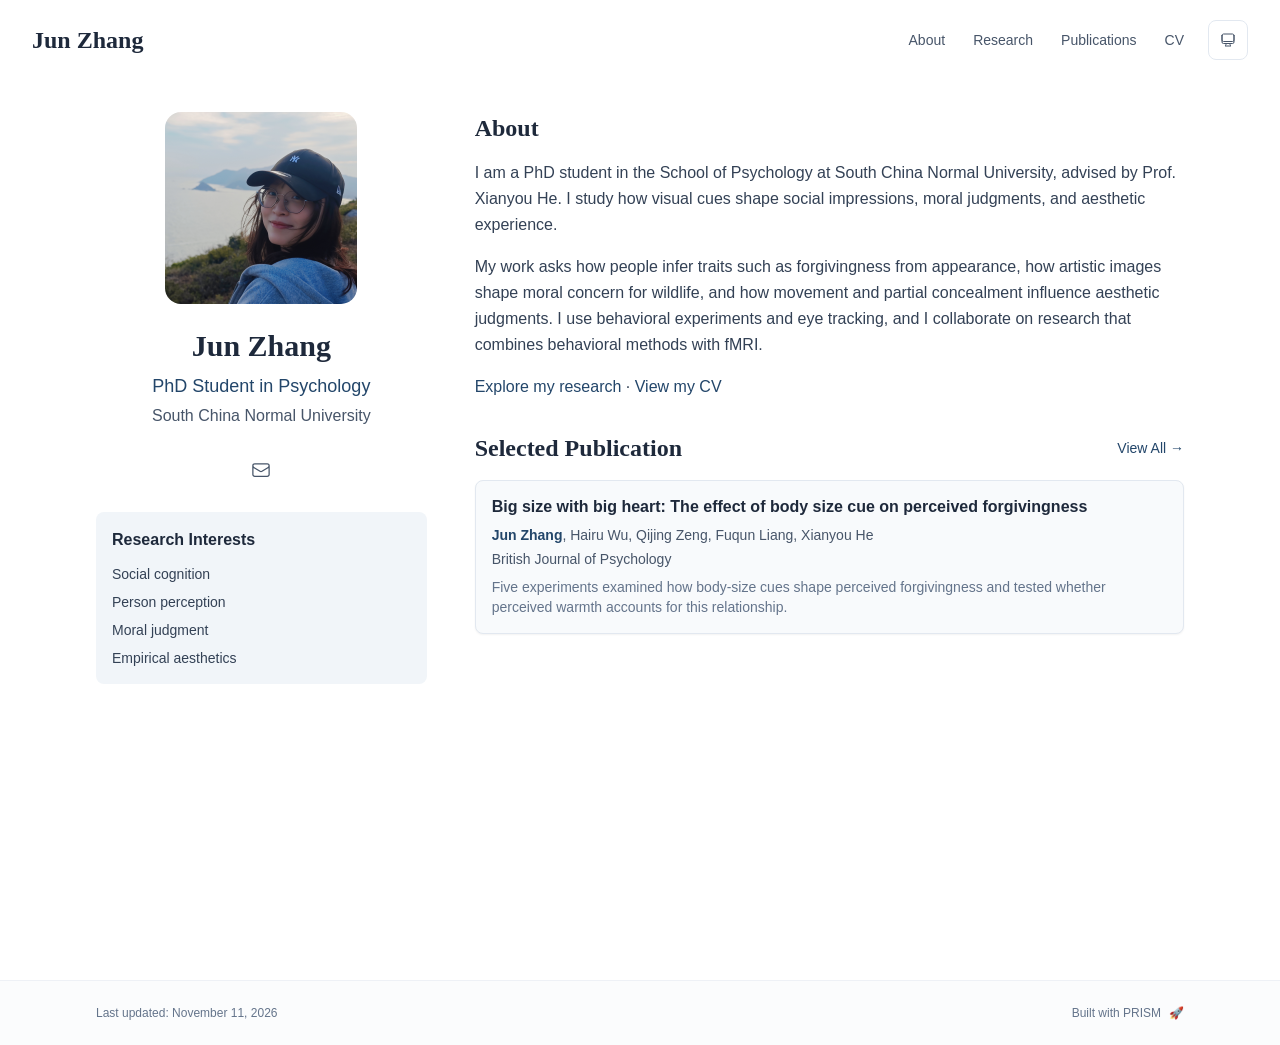
==== index.html @ 64ba18f1 "Show the full email address in the contact popup" ====
<!DOCTYPE html><html lang="en" class="scroll-smooth"><head><meta charSet="utf-8"/><meta name="viewport" content="width=device-width, initial-scale=1"/><link rel="preload" as="image" href="/jun-zhang-portrait.jpg"/><link rel="stylesheet" href="/_next/static/css/7f908c7d14da1a8b.css" data-precedence="next"/><link rel="preload" as="script" fetchPriority="low" href="/_next/static/chunks/webpack-af78f5c2c11af041.js"/><script src="/_next/static/chunks/4bd1b696-70b6d399998de86a.js" async=""></script><script src="/_next/static/chunks/684-5aaa8290a129f299.js" async=""></script><script src="/_next/static/chunks/main-app-a77dc27b03417067.js" async=""></script><script src="/_next/static/chunks/461-a9a5d7b05a71d978.js" async=""></script><script src="/_next/static/chunks/874-6cc630662f3664af.js" async=""></script><script src="/_next/static/chunks/291-e39730cc9327e39b.js" async=""></script><script src="/_next/static/chunks/app/layout-1f23ff52d9173bc0.js" async=""></script><script src="/_next/static/chunks/178-595a94b9af1e67b5.js" async=""></script><script src="/_next/static/chunks/748-84df502d24ed20fb.js" async=""></script><script src="/_next/static/chunks/app/page-70fd69af6c935a46.js" async=""></script><link rel="icon" href="/favicon.svg" type="image/svg+xml"/><script>
              try {
                const theme = localStorage.getItem('theme-storage');
                const parsed = theme ? JSON.parse(theme) : null;
                const setting = parsed?.state?.theme || 'system';
                const prefersDark = typeof window !== 'undefined' && window.matchMedia && window.matchMedia('(prefers-color-scheme: dark)').matches;
                const effective = setting === 'dark' ? 'dark' : (setting === 'light' ? 'light' : (prefersDark ? 'dark' : 'light'));
                var root = document.documentElement;
                root.classList.add(effective);
                root.setAttribute('data-theme', effective);
              } catch (e) {
                var root = document.documentElement;
                root.classList.add('light');
                root.setAttribute('data-theme', 'light');
              }
            </script><script>
    try {
      const cfg = {"enabled":false,"locales":["en"],"defaultLocale":"en","mode":"fixed","fixedLocale":"en","persist":false,"switcher":false,"labels":{"en":"en"}};
      const storageKey = 'locale-storage';
      const normalize = (value) => typeof value === 'string' ? value.trim().replace('_', '-').toLowerCase() : '';
      const matchLocale = (candidate) => {
        const normalized = normalize(candidate);
        if (!normalized) return null;
        if (cfg.locales.includes(normalized)) return normalized;
        const language = normalized.split('-')[0];
        if (cfg.locales.includes(language)) return language;
        return null;
      };

      let resolved = null;

      if (!cfg.enabled) {
        resolved = cfg.defaultLocale;
      } else if (cfg.persist) {
        resolved = matchLocale(localStorage.getItem(storageKey));
      }

      if (!resolved) {
        if (cfg.mode === 'fixed') {
          resolved = cfg.fixedLocale;
        } else {
          resolved = matchLocale(navigator.language);
        }
      }

      if (!resolved) {
        resolved = cfg.defaultLocale;
      }

      const root = document.documentElement;
      root.lang = resolved;
      root.setAttribute('data-locale', resolved);

      if (cfg.persist) {
        localStorage.setItem(storageKey, resolved);
      }
    } catch (e) {
      const root = document.documentElement;
      root.lang = 'en';
      root.setAttribute('data-locale', 'en');
    }
  </script><title>Jun Zhang</title><meta name="description" content="Jun Zhang, PhD student in psychology at South China Normal University, studies social cognition and empirical aesthetics."/><meta name="author" content="Jun Zhang"/><meta name="keywords" content="Jun Zhang,PhD,Research,South China Normal University"/><meta name="creator" content="Jun Zhang"/><meta name="publisher" content="Jun Zhang"/><meta property="og:title" content="Jun Zhang"/><meta property="og:description" content="Jun Zhang, PhD student in psychology at South China Normal University, studies social cognition and empirical aesthetics."/><meta property="og:site_name" content="Jun Zhang&#x27;s Academic Website"/><meta property="og:locale" content="en_US"/><meta property="og:type" content="website"/><meta name="twitter:card" content="summary"/><meta name="twitter:title" content="Jun Zhang"/><meta name="twitter:description" content="Jun Zhang, PhD student in psychology at South China Normal University, studies social cognition and empirical aesthetics."/><link rel="icon" href="/favicon.svg"/><script>document.querySelectorAll('body link[rel="icon"], body link[rel="apple-touch-icon"]').forEach(el => document.head.appendChild(el))</script><script src="/_next/static/chunks/polyfills-42372ed130431b0a.js" noModule=""></script></head><body class="font-sans antialiased"><div style="visibility:hidden"><nav class="fixed top-0 left-0 right-0 z-50" data-headlessui-state=""><div class="transition-all duration-300 ease-out bg-transparent" style="transform:translateY(-100px)"><div class="max-w-7xl mx-auto px-4 sm:px-6 lg:px-8"><div class="flex justify-between items-center h-16 lg:h-20"><div class="flex-shrink-0" tabindex="0"><a class="text-xl lg:text-2xl font-serif font-semibold text-primary hover:text-accent transition-colors duration-200" href="/">Jun Zhang</a></div><div class="hidden lg:block"><div class="ml-10 flex items-center space-x-3"><div class="relative flex items-baseline space-x-1"><a data-nav-href="/" class="relative px-3 py-2 text-sm font-medium rounded-lg transition-colors duration-150 text-primary" href="/">About</a><a data-nav-href="/research/" class="relative px-3 py-2 text-sm font-medium rounded-lg transition-colors duration-150 text-neutral-600" href="/research/">Research</a><a data-nav-href="/publications/" class="relative px-3 py-2 text-sm font-medium rounded-lg transition-colors duration-150 text-neutral-600" href="/publications/">Publications</a><a data-nav-href="/cv/" class="relative px-3 py-2 text-sm font-medium rounded-lg transition-colors duration-150 text-neutral-600" href="/cv/">CV</a></div><div class="flex items-center justify-center w-10 h-10 rounded-lg border border-neutral-200 dark:border-[rgba(148,163,184,0.24)] bg-background dark:bg-neutral-800"><div class="w-4 h-4 rounded-full bg-neutral-300 animate-pulse"></div></div></div></div><div class="lg:hidden flex items-center space-x-2"><div class="flex items-center justify-center w-10 h-10 rounded-lg border border-neutral-200 dark:border-[rgba(148,163,184,0.24)] bg-background dark:bg-neutral-800"><div class="w-4 h-4 rounded-full bg-neutral-300 animate-pulse"></div></div><button class="inline-flex items-center justify-center p-2 rounded-md text-neutral-600 hover:text-primary hover:bg-neutral-100 dark:hover:bg-neutral-800 focus:outline-none focus:ring-2 focus:ring-inset focus:ring-accent transition-colors duration-200" id="headlessui-disclosure-button-«R7pdb»" type="button" aria-expanded="false" data-headlessui-state=""><span class="sr-only">Open main menu</span><div><svg xmlns="http://www.w3.org/2000/svg" fill="none" viewBox="0 0 24 24" stroke-width="1.5" stroke="currentColor" aria-hidden="true" data-slot="icon" class="block h-6 w-6"><path stroke-linecap="round" stroke-linejoin="round" d="M3.75 6.75h16.5M3.75 12h16.5m-16.5 5.25h16.5"></path></svg></div></button></div></div></div></div></nav><main class="min-h-screen pt-16 lg:pt-20"><div class="max-w-6xl mx-auto px-4 sm:px-6 lg:px-8 py-8 bg-background min-h-screen"><div class="grid grid-cols-1 lg:grid-cols-3 gap-12"><div class="lg:col-span-1"><div class="sticky top-8" style="opacity:0;transform:translateY(20px)"><div class="w-48 h-48 mx-auto mb-6 rounded-2xl overflow-hidden"><img alt="Jun Zhang" width="192" height="192" decoding="async" data-nimg="1" class="w-full h-full object-cover" style="color:transparent" src="/jun-zhang-portrait.jpg"/></div><div class="text-center mb-6"><h1 class="text-3xl font-serif font-bold text-primary mb-2">Jun Zhang</h1><p class="text-lg text-accent font-medium mb-1">PhD Student in Psychology</p><p class="text-neutral-600 mb-2">South China Normal University</p></div><div class="flex flex-wrap justify-center gap-3 sm:gap-4 mb-6 relative px-2"><div class="relative"><button class="p-2 sm:p-2 transition-colors duration-200 text-neutral-600 dark:text-neutral-400 hover:text-accent" aria-label="Email"><svg xmlns="http://www.w3.org/2000/svg" fill="none" viewBox="0 0 24 24" stroke-width="1.5" stroke="currentColor" aria-hidden="true" data-slot="icon" class="h-5 w-5"><path stroke-linecap="round" stroke-linejoin="round" d="M21.75 6.75v10.5a2.25 2.25 0 0 1-2.25 2.25h-15a2.25 2.25 0 0 1-2.25-2.25V6.75m19.5 0A2.25 2.25 0 0 0 19.5 4.5h-15a2.25 2.25 0 0 0-2.25 2.25m19.5 0v.243a2.25 2.25 0 0 1-1.07 1.916l-7.5 4.615a2.25 2.25 0 0 1-2.36 0L3.32 8.91a2.25 2.25 0 0 1-1.07-1.916V6.75"></path></svg></button></div></div><div class="bg-neutral-100 dark:bg-neutral-800 rounded-lg p-4 mb-6 hover:shadow-lg transition-all duration-200 hover:scale-[1.02]"><h3 class="font-semibold text-primary mb-3">Research Interests</h3><div class="space-y-2 text-sm text-neutral-700 dark:text-neutral-500"><div>Social cognition</div><div>Person perception</div><div>Moral judgment</div><div>Empirical aesthetics</div></div></div></div></div><div class="lg:col-span-2 space-y-8"><section id="about" class="scroll-mt-24 space-y-8"><section style="opacity:0;transform:translateY(20px)"><h2 class="text-2xl font-serif font-bold text-primary mb-4">About</h2><div class="text-neutral-700 dark:text-neutral-600 leading-relaxed"><p class="mb-4 last:mb-0">I am a PhD student in the School of Psychology at South China Normal University, advised by Prof. Xianyou He. I study how visual cues shape social impressions, moral judgments, and aesthetic experience.</p>
<p class="mb-4 last:mb-0">My work asks how people infer traits such as forgivingness from appearance, how artistic images shape moral concern for wildlife, and how movement and partial concealment influence aesthetic judgments. I use behavioral experiments and eye tracking, and I collaborate on research that combines behavioral methods with fMRI.</p>
<p class="mb-4 last:mb-0"><a href="/research/" node="[object Object]" target="_blank" rel="noopener noreferrer" class="text-accent font-medium transition-all duration-200 rounded hover:bg-accent/10 hover:shadow-sm">Explore my research</a> · <a href="/cv/" node="[object Object]" target="_blank" rel="noopener noreferrer" class="text-accent font-medium transition-all duration-200 rounded hover:bg-accent/10 hover:shadow-sm">View my CV</a></p></div></section><section style="opacity:0;transform:translateY(20px)"><div class="flex items-center justify-between mb-4"><h2 class="text-2xl font-serif font-bold text-primary">Selected Publication</h2><a class="text-accent hover:text-accent-dark text-sm font-medium transition-all duration-200 rounded hover:bg-accent/10 hover:shadow-sm" href="/publications/">View All<!-- --> →</a></div><div class="space-y-4"><div class="bg-neutral-50 dark:bg-neutral-800 p-4 rounded-lg shadow-sm border border-neutral-200 dark:border-[rgba(148,163,184,0.24)] hover:shadow-lg transition-all duration-200 hover:scale-[1.02]" style="opacity:0;transform:translateY(20px)"><h3 class="font-semibold text-primary mb-2 leading-tight">Big size with big heart: The effect of body size cue on perceived forgivingness</h3><p class="text-sm text-neutral-600 dark:text-neutral-500 mb-1"><span><span class="font-semibold text-accent ">Jun Zhang</span>, </span><span><span class=" ">Hairu Wu</span>, </span><span><span class=" ">Qijing Zeng</span>, </span><span><span class=" ">Fuqun Liang</span>, </span><span><span class=" ">Xianyou He</span></span></p><p class="text-sm text-neutral-600 dark:text-neutral-500 mb-2">British Journal of Psychology</p><p class="text-sm text-neutral-500 dark:text-neutral-500 line-clamp-2">Five experiments examined how body-size cues shape perceived forgivingness and tested whether perceived warmth accounts for this relationship.</p></div></div></section></section></div></div></div><!--$--><!--/$--><!--$--><!--/$--></main><footer class="border-t border-neutral-200/50 bg-neutral-50/50 dark:bg-neutral-900/50 dark:border-neutral-700/50"><div class="max-w-6xl mx-auto px-4 sm:px-6 lg:px-8 py-6"><div class="flex flex-col sm:flex-row justify-between items-center gap-2"><p class="text-xs text-neutral-500">Last updated<!-- -->: <!-- -->November 11, 2026</p><p class="text-xs text-neutral-500 flex items-center"><a href="https://github.com/xyjoey/PRISM" target="_blank" rel="noopener noreferrer">Built with PRISM</a><span class="ml-2">🚀</span></p></div></div></footer></div><script src="/_next/static/chunks/webpack-af78f5c2c11af041.js" async=""></script><script>(self.__next_f=self.__next_f||[]).push([0])</script><script>self.__next_f.push([1,"1:\"$Sreact.fragment\"\n3:I[3719,[\"461\",\"static/chunks/461-a9a5d7b05a71d978.js\",\"874\",\"static/chunks/874-6cc630662f3664af.js\",\"291\",\"static/chunks/291-e39730cc9327e39b.js\",\"177\",\"static/chunks/app/layout-1f23ff52d9173bc0.js\"],\"ThemeProvider\"]\n4:I[310,[\"461\",\"static/chunks/461-a9a5d7b05a71d978.js\",\"874\",\"static/chunks/874-6cc630662f3664af.js\",\"291\",\"static/chunks/291-e39730cc9327e39b.js\",\"177\",\"static/chunks/app/layout-1f23ff52d9173bc0.js\"],\"LocaleProvider\"]\n5:I[4574,[\"461\",\"static/chunks/461-a9a5d7b05a71d978.js\",\"874\",\"static/chunks/874-6cc630662f3664af.js\",\"291\",\"static/chunks/291-e39730cc9327e39b.js\",\"177\",\"static/chunks/app/layout-1f23ff52d9173bc0.js\"],\"default\"]\n6:I[7555,[],\"\"]\n7:I[1295,[],\"\"]\n8:I[2548,[\"461\",\"static/chunks/461-a9a5d7b05a71d978.js\",\"874\",\"static/chunks/874-6cc630662f3664af.js\",\"291\",\"static/chunks/291-e39730cc9327e39b.js\",\"177\",\"static/chunks/app/layout-1f23ff52d9173bc0.js\"],\"default\"]\n9:I[6613,[\"461\",\"static/chunks/461-a9a5d7b05a71d978.js\",\"178\",\"static/chunks/178-595a94b9af1e67b5.js\",\"874\",\"static/chunks/874-6cc630662f3664af.js\",\"748\",\"static/chunks/748-84df502d24ed20fb.js\",\"974\",\"static/chunks/app/page-70fd69af6c935a46.js\"],\"default\"]\na:I[9665,[],\"MetadataBoundary\"]\nc:I[9665,[],\"OutletBoundary\"]\nf:I[4911,[],\"AsyncMetadataOutlet\"]\n11:I[9665,[],\"ViewportBoundary\"]\n13:I[6614,[],\"\"]\n:HL[\"/_next/static/css/7f908c7d14da1a8b.css\",\"style\"]\n2:T5c3,\n    try {\n      const cfg = {\"enabled\":false,\"locales\":[\"en\"],\"defaultLocale\":\"en\",\"mode\":\"fixed\",\"fixedLocale\":\"en\",\"persist\":false,\"switcher\":false,\"labels\":{\"en\":\"en\"}};\n      const storageKey = 'locale-storage';\n      const normalize = (value) =\u003e typeof value === 'string' ? value.trim().replace('_', '-').toLowerCase() : '';\n      const matchLocale = (candidate) =\u003e {\n        const normalized = normalize(candidate);\n        if (!normalized) return null;\n        if (cfg.locales.includes(normalized)) return normalized;\n        const language = normalized.split('-')[0];\n        if (cfg.locales.includes(language)) return language;\n        return null;\n      }"])</script><script>self.__next_f.push([1,";\n\n      let resolved = null;\n\n      if (!cfg.enabled) {\n        resolved = cfg.defaultLocale;\n      } else if (cfg.persist) {\n        resolved = matchLocale(localStorage.getItem(storageKey));\n      }\n\n      if (!resolved) {\n        if (cfg.mode === 'fixed') {\n          resolved = cfg.fixedLocale;\n        } else {\n          resolved = matchLocale(navigator.language);\n        }\n      }\n\n      if (!resolved) {\n        resolved = cfg.defaultLocale;\n      }\n\n      const root = document.documentElement;\n      root.lang = resolved;\n      root.setAttribute('data-locale', resolved);\n\n      if (cfg.persist) {\n        localStorage.setItem(storageKey, resolved);\n      }\n    } catch (e) {\n      const root = document.documentElement;\n      root.lang = 'en';\n      root.setAttribute('data-locale', 'en');\n    }\n  "])</script><script>self.__next_f.push([1,"0:{\"P\":null,\"b\":\"XJ8OCPY3REk3IkrdhXaTQ\",\"p\":\"\",\"c\":[\"\",\"\"],\"i\":false,\"f\":[[[\"\",{\"children\":[\"__PAGE__\",{}]},\"$undefined\",\"$undefined\",true],[\"\",[\"$\",\"$1\",\"c\",{\"children\":[[[\"$\",\"link\",\"0\",{\"rel\":\"stylesheet\",\"href\":\"/_next/static/css/7f908c7d14da1a8b.css\",\"precedence\":\"next\",\"crossOrigin\":\"$undefined\",\"nonce\":\"$undefined\"}]],[\"$\",\"html\",null,{\"lang\":\"en\",\"className\":\"scroll-smooth\",\"suppressHydrationWarning\":true,\"children\":[[\"$\",\"head\",null,{\"children\":[[\"$\",\"link\",null,{\"rel\":\"icon\",\"href\":\"/favicon.svg\",\"type\":\"image/svg+xml\"}],[\"$\",\"script\",null,{\"dangerouslySetInnerHTML\":{\"__html\":\"\\n              try {\\n                const theme = localStorage.getItem('theme-storage');\\n                const parsed = theme ? JSON.parse(theme) : null;\\n                const setting = parsed?.state?.theme || 'system';\\n                const prefersDark = typeof window !== 'undefined' \u0026\u0026 window.matchMedia \u0026\u0026 window.matchMedia('(prefers-color-scheme: dark)').matches;\\n                const effective = setting === 'dark' ? 'dark' : (setting === 'light' ? 'light' : (prefersDark ? 'dark' : 'light'));\\n                var root = document.documentElement;\\n                root.classList.add(effective);\\n                root.setAttribute('data-theme', effective);\\n              } catch (e) {\\n                var root = document.documentElement;\\n                root.classList.add('light');\\n                root.setAttribute('data-theme', 'light');\\n              }\\n            \"}}],[\"$\",\"script\",null,{\"dangerouslySetInnerHTML\":{\"__html\":\"$2\"}}]]}],[\"$\",\"body\",null,{\"className\":\"font-sans antialiased\",\"children\":[\"$\",\"$L3\",null,{\"children\":[\"$\",\"$L4\",null,{\"config\":{\"enabled\":false,\"locales\":[\"en\"],\"defaultLocale\":\"en\",\"mode\":\"fixed\",\"fixedLocale\":\"en\",\"persist\":false,\"switcher\":false,\"labels\":{\"en\":\"en\"}},\"children\":[[\"$\",\"$L5\",null,{\"items\":[{\"title\":\"About\",\"type\":\"page\",\"target\":\"about\",\"href\":\"/\"},{\"title\":\"Research\",\"type\":\"page\",\"target\":\"research\",\"href\":\"/research/\"},{\"title\":\"Publications\",\"type\":\"page\",\"target\":\"publications\",\"href\":\"/publications/\"},{\"title\":\"CV\",\"type\":\"page\",\"target\":\"cv\",\"href\":\"/cv/\"}],\"siteTitle\":\"Jun Zhang\",\"enableOnePageMode\":false,\"i18n\":\"$0:f:0:1:1:props:children:1:props:children:1:props:children:props:children:props:config\",\"itemsByLocale\":{\"en\":[{\"title\":\"About\",\"type\":\"page\",\"target\":\"about\",\"href\":\"/\"},{\"title\":\"Research\",\"type\":\"page\",\"target\":\"research\",\"href\":\"/research/\"},{\"title\":\"Publications\",\"type\":\"page\",\"target\":\"publications\",\"href\":\"/publications/\"},{\"title\":\"CV\",\"type\":\"page\",\"target\":\"cv\",\"href\":\"/cv/\"}]},\"siteTitleByLocale\":{\"en\":\"Jun Zhang\"}}],[\"$\",\"main\",null,{\"className\":\"min-h-screen pt-16 lg:pt-20\",\"children\":[\"$\",\"$L6\",null,{\"parallelRouterKey\":\"children\",\"error\":\"$undefined\",\"errorStyles\":\"$undefined\",\"errorScripts\":\"$undefined\",\"template\":[\"$\",\"$L7\",null,{}],\"templateStyles\":\"$undefined\",\"templateScripts\":\"$undefined\",\"notFound\":[[[\"$\",\"title\",null,{\"children\":\"404: This page could not be found.\"}],[\"$\",\"div\",null,{\"style\":{\"fontFamily\":\"system-ui,\\\"Segoe UI\\\",Roboto,Helvetica,Arial,sans-serif,\\\"Apple Color Emoji\\\",\\\"Segoe UI Emoji\\\"\",\"height\":\"100vh\",\"textAlign\":\"center\",\"display\":\"flex\",\"flexDirection\":\"column\",\"alignItems\":\"center\",\"justifyContent\":\"center\"},\"children\":[\"$\",\"div\",null,{\"children\":[[\"$\",\"style\",null,{\"dangerouslySetInnerHTML\":{\"__html\":\"body{color:#000;background:#fff;margin:0}.next-error-h1{border-right:1px solid rgba(0,0,0,.3)}@media (prefers-color-scheme:dark){body{color:#fff;background:#000}.next-error-h1{border-right:1px solid rgba(255,255,255,.3)}}\"}}],[\"$\",\"h1\",null,{\"className\":\"next-error-h1\",\"style\":{\"display\":\"inline-block\",\"margin\":\"0 20px 0 0\",\"padding\":\"0 23px 0 0\",\"fontSize\":24,\"fontWeight\":500,\"verticalAlign\":\"top\",\"lineHeight\":\"49px\"},\"children\":404}],[\"$\",\"div\",null,{\"style\":{\"display\":\"inline-block\"},\"children\":[\"$\",\"h2\",null,{\"style\":{\"fontSize\":14,\"fontWeight\":400,\"lineHeight\":\"49px\",\"margin\":0},\"children\":\"This page could not be found.\"}]}]]}]}]],[]],\"forbidden\":\"$undefined\",\"unauthorized\":\"$undefined\"}]}],[\"$\",\"$L8\",null,{\"lastUpdated\":\"November 11, 2026\",\"lastUpdatedByLocale\":{\"en\":\"November 11, 2026\"},\"defaultLocale\":\"en\"}]]}]}]}]]}]]}],{\"children\":[\"__PAGE__\",[\"$\",\"$1\",\"c\",{\"children\":[[\"$\",\"$L9\",null,{\"dataByLocale\":{\"en\":{\"author\":{\"name\":\"Jun Zhang\",\"title\":\"PhD Student in Psychology\",\"institution\":\"South China Normal University\",\"avatar\":\"/jun-zhang-portrait.jpg\"},\"social\":{\"email\":\"jun_zhang@m.scnu.cn\"},\"features\":{\"enable_likes\":false,\"enable_one_page_mode\":false},\"enableOnePageMode\":false,\"researchInterests\":[\"Social cognition\",\"Person perception\",\"Moral judgment\",\"Empirical aesthetics\"],\"pagesToShow\":[{\"type\":\"about\",\"id\":\"about\",\"sections\":[{\"id\":\"about\",\"type\":\"markdown\",\"source\":\"bio.md\",\"title\":\"About\",\"content\":\"I am a PhD student in the School of Psychology at South China Normal University, advised by Prof. Xianyou He. I study how visual cues shape social impressions, moral judgments, and aesthetic experience.\\r\\n\\r\\nMy work asks how people infer traits such as forgivingness from appearance, how artistic images shape moral concern for wildlife, and how movement and partial concealment influence aesthetic judgments. I use behavioral experiments and eye tracking, and I collaborate on research that combines behavioral methods with fMRI.\\r\\n\\r\\n[Explore my research](/research/) · [View my CV](/cv/)\\r\\n\"},{\"id\":\"featured_publications\",\"type\":\"publications\",\"title\":\"Selected Publication\",\"filter\":\"selected\",\"limit\":1,\"publications\":[{\"id\":\"zhang2026forgivingness\",\"title\":\"Big size with big heart: The effect of body size cue on perceived forgivingness\",\"titleNodes\":[{\"type\":\"text\",\"text\":\"Big size with big heart: The effect of body size cue on perceived forgivingness\"}],\"authors\":[{\"name\":\"Jun Zhang\",\"isHighlighted\":true,\"isCorresponding\":false,\"isCoAuthor\":false},{\"name\":\"Hairu Wu\",\"isHighlighted\":false,\"isCorresponding\":false,\"isCoAuthor\":false},{\"name\":\"Qijing Zeng\",\"isHighlighted\":false,\"isCorresponding\":false,\"isCoAuthor\":false},{\"name\":\"Fuqun Liang\",\"isHighlighted\":false,\"isCorresponding\":false,\"isCoAuthor\":false},{\"name\":\"Xianyou He\",\"isHighlighted\":false,\"isCorresponding\":false,\"isCoAuthor\":false}],\"year\":2026,\"month\":\"7\",\"type\":\"journal\",\"status\":\"published\",\"tags\":[],\"keywords\":\"$0:f:0:1:2:children:1:props:children:0:props:dataByLocale:en:pagesToShow:0:sections:1:publications:0:tags\",\"researchArea\":\"machine-learning\",\"journal\":\"British Journal of Psychology\",\"conference\":\"\",\"doi\":\"10.1111/bjop.70098\",\"abstract\":\"\",\"description\":\"Five experiments examined how body-size cues shape perceived forgivingness and tested whether perceived warmth accounts for this relationship.\",\"selected\":true,\"bibtex\":\"@article{zhang2026forgivingness,\\n  title = {Big size with big heart: The effect of body size cue on perceived forgivingness},\\n  author = {Zhang, Jun and Wu, Hairu and Zeng, Qijing and Liang, Fuqun and He, Xianyou},\\n  journal = {British Journal of Psychology},\\n  year = {2026},\\n  month = {jul},\\n  note = {Advance online publication.},\\n  doi = {10.1111/bjop.70098}\\n}\"}]}]}]}},\"defaultLocale\":\"en\"}],[\"$\",\"$La\",null,{\"children\":\"$Lb\"}],null,[\"$\",\"$Lc\",null,{\"children\":[\"$Ld\",\"$Le\",[\"$\",\"$Lf\",null,{\"promise\":\"$@10\"}]]}]]}],{},null,false]},null,false],[\"$\",\"$1\",\"h\",{\"children\":[null,[\"$\",\"$1\",\"wXAGOEg5S2AH0KBRmGbTP\",{\"children\":[[\"$\",\"$L11\",null,{\"children\":\"$L12\"}],null]}],null]}],false]],\"m\":\"$undefined\",\"G\":[\"$13\",\"$undefined\"],\"s\":false,\"S\":true}\n"])</script><script>self.__next_f.push([1,"14:\"$Sreact.suspense\"\n15:I[4911,[],\"AsyncMetadata\"]\nb:[\"$\",\"$14\",null,{\"fallback\":null,\"children\":[\"$\",\"$L15\",null,{\"promise\":\"$@16\"}]}]\n"])</script><script>self.__next_f.push([1,"e:null\n"])</script><script>self.__next_f.push([1,"12:[[\"$\",\"meta\",\"0\",{\"charSet\":\"utf-8\"}],[\"$\",\"meta\",\"1\",{\"name\":\"viewport\",\"content\":\"width=device-width, initial-scale=1\"}]]\nd:null\n"])</script><script>self.__next_f.push([1,"16:{\"metadata\":[[\"$\",\"title\",\"0\",{\"children\":\"Jun Zhang\"}],[\"$\",\"meta\",\"1\",{\"name\":\"description\",\"content\":\"Jun Zhang, PhD student in psychology at South China Normal University, studies social cognition and empirical aesthetics.\"}],[\"$\",\"meta\",\"2\",{\"name\":\"author\",\"content\":\"Jun Zhang\"}],[\"$\",\"meta\",\"3\",{\"name\":\"keywords\",\"content\":\"Jun Zhang,PhD,Research,South China Normal University\"}],[\"$\",\"meta\",\"4\",{\"name\":\"creator\",\"content\":\"Jun Zhang\"}],[\"$\",\"meta\",\"5\",{\"name\":\"publisher\",\"content\":\"Jun Zhang\"}],[\"$\",\"meta\",\"6\",{\"property\":\"og:title\",\"content\":\"Jun Zhang\"}],[\"$\",\"meta\",\"7\",{\"property\":\"og:description\",\"content\":\"Jun Zhang, PhD student in psychology at South China Normal University, studies social cognition and empirical aesthetics.\"}],[\"$\",\"meta\",\"8\",{\"property\":\"og:site_name\",\"content\":\"Jun Zhang's Academic Website\"}],[\"$\",\"meta\",\"9\",{\"property\":\"og:locale\",\"content\":\"en_US\"}],[\"$\",\"meta\",\"10\",{\"property\":\"og:type\",\"content\":\"website\"}],[\"$\",\"meta\",\"11\",{\"name\":\"twitter:card\",\"content\":\"summary\"}],[\"$\",\"meta\",\"12\",{\"name\":\"twitter:title\",\"content\":\"Jun Zhang\"}],[\"$\",\"meta\",\"13\",{\"name\":\"twitter:description\",\"content\":\"Jun Zhang, PhD student in psychology at South China Normal University, studies social cognition and empirical aesthetics.\"}],[\"$\",\"link\",\"14\",{\"rel\":\"icon\",\"href\":\"/favicon.svg\"}]],\"error\":null,\"digest\":\"$undefined\"}\n10:{\"metadata\":\"$16:metadata\",\"error\":null,\"digest\":\"$undefined\"}\n"])</script></body></html>
---- _next/static/css/7f908c7d14da1a8b.css ----
/*! tailwindcss v4.1.10 | MIT License | https://tailwindcss.com */@layer properties{@supports (((-webkit-hyphens:none)) and (not (margin-trim:inline))) or ((-moz-orient:inline) and (not (color:rgb(from red r g b)))){*,::backdrop,:after,:before{--tw-translate-x:0;--tw-translate-y:0;--tw-translate-z:0;--tw-rotate-x:initial;--tw-rotate-y:initial;--tw-rotate-z:initial;--tw-skew-x:initial;--tw-skew-y:initial;--tw-space-y-reverse:0;--tw-space-x-reverse:0;--tw-border-style:solid;--tw-leading:initial;--tw-font-weight:initial;--tw-tracking:initial;--tw-shadow:0 0 #0000;--tw-shadow-color:initial;--tw-shadow-alpha:100%;--tw-inset-shadow:0 0 #0000;--tw-inset-shadow-color:initial;--tw-inset-shadow-alpha:100%;--tw-ring-color:initial;--tw-ring-shadow:0 0 #0000;--tw-inset-ring-color:initial;--tw-inset-ring-shadow:0 0 #0000;--tw-ring-inset:initial;--tw-ring-offset-width:0px;--tw-ring-offset-color:#fff;--tw-ring-offset-shadow:0 0 #0000;--tw-blur:initial;--tw-brightness:initial;--tw-contrast:initial;--tw-grayscale:initial;--tw-hue-rotate:initial;--tw-invert:initial;--tw-opacity:initial;--tw-saturate:initial;--tw-sepia:initial;--tw-drop-shadow:initial;--tw-drop-shadow-color:initial;--tw-drop-shadow-alpha:100%;--tw-drop-shadow-size:initial;--tw-backdrop-blur:initial;--tw-backdrop-brightness:initial;--tw-backdrop-contrast:initial;--tw-backdrop-grayscale:initial;--tw-backdrop-hue-rotate:initial;--tw-backdrop-invert:initial;--tw-backdrop-opacity:initial;--tw-backdrop-saturate:initial;--tw-backdrop-sepia:initial;--tw-duration:initial;--tw-ease:initial}}}@layer theme{:host,:root{--font-sans:"Inter",-apple-system,BlinkMacSystemFont,"Segoe UI",Roboto,sans-serif;--color-red-50:oklch(97.1% .013 17.38);--color-red-400:oklch(70.4% .191 22.216);--color-red-600:oklch(57.7% .245 27.325);--color-red-900:oklch(39.6% .141 25.723);--color-white:#fff;--spacing:.25rem;--container-2xl:42rem;--container-3xl:48rem;--container-4xl:56rem;--container-6xl:72rem;--container-7xl:80rem;--text-xs:.75rem;--text-xs--line-height:calc(1/.75);--text-sm:.875rem;--text-sm--line-height:calc(1.25/.875);--text-base:1rem;--text-base--line-height:calc(1.5/1);--text-lg:1.125rem;--text-lg--line-height:calc(1.75/1.125);--text-xl:1.25rem;--text-xl--line-height:calc(1.75/1.25);--text-2xl:1.5rem;--text-2xl--line-height:calc(2/1.5);--text-3xl:1.875rem;--text-3xl--line-height:calc(2.25/1.875);--text-4xl:2.25rem;--text-4xl--line-height:calc(2.5/2.25);--font-weight-medium:500;--font-weight-semibold:600;--font-weight-bold:700;--leading-tight:1.25;--leading-relaxed:1.625;--radius-md:.375rem;--radius-lg:.5rem;--radius-xl:.75rem;--radius-2xl:1rem;--ease-out:cubic-bezier(0,0,.2,1);--animate-pulse:pulse 2s cubic-bezier(.4,0,.6,1)infinite;--blur-xl:24px;--aspect-video:16/9;--default-transition-duration:.15s;--default-transition-timing-function:cubic-bezier(.4,0,.2,1);--default-font-family:"Inter",-apple-system,BlinkMacSystemFont,"Segoe UI",Roboto,sans-serif;--default-mono-font-family:"SF Mono",Monaco,"Cascadia Code","Roboto Mono",Consolas,"Courier New",monospace;--line-height-normal:1.5;--shadow-glass:0 8px 32px 0 #1f26875e}}@layer base{*,::backdrop,:after,:before{box-sizing:border-box;border:0 solid;margin:0;padding:0}::file-selector-button{box-sizing:border-box;border:0 solid;margin:0;padding:0}:host,html{-webkit-text-size-adjust:100%;tab-size:4;line-height:1.5;font-family:var(--default-font-family,ui-sans-serif,system-ui,sans-serif,"Apple Color Emoji","Segoe UI Emoji","Segoe UI Symbol","Noto Color Emoji");font-feature-settings:var(--default-font-feature-settings,normal);font-variation-settings:var(--default-font-variation-settings,normal);-webkit-tap-highlight-color:transparent}hr{height:0;color:inherit;border-top-width:1px}abbr:where([title]){-webkit-text-decoration:underline dotted;text-decoration:underline dotted}h1,h2,h3,h4,h5,h6{font-size:inherit;font-weight:inherit}a{color:inherit;-webkit-text-decoration:inherit;text-decoration:inherit}b,strong{font-weight:bolder}code,kbd,pre,samp{font-family:var(--default-mono-font-family,ui-monospace,SFMono-Regular,Menlo,Monaco,Consolas,"Liberation Mono","Courier New",monospace);font-feature-settings:var(--default-mono-font-feature-settings,normal);font-variation-settings:var(--default-mono-font-variation-settings,normal);font-size:1em}small{font-size:80%}sub,sup{vertical-align:baseline;font-size:75%;line-height:0;position:relative}sub{bottom:-.25em}sup{top:-.5em}table{text-indent:0;border-color:inherit;border-collapse:collapse}:-moz-focusring{outline:auto}progress{vertical-align:baseline}summary{display:list-item}menu,ol,ul{list-style:none}audio,canvas,embed,iframe,img,object,svg,video{vertical-align:middle;display:block}img,video{max-width:100%;height:auto}button,input,optgroup,select,textarea{font:inherit;font-feature-settings:inherit;font-variation-settings:inherit;letter-spacing:inherit;color:inherit;opacity:1;background-color:#0000;border-radius:0}::file-selector-button{font:inherit;font-feature-settings:inherit;font-variation-settings:inherit;letter-spacing:inherit;color:inherit;opacity:1;background-color:#0000;border-radius:0}:where(select:is([multiple],[size])) optgroup{font-weight:bolder}:where(select:is([multiple],[size])) optgroup option{padding-inline-start:20px}::file-selector-button{margin-inline-end:4px}::placeholder{opacity:1}@supports (not ((-webkit-appearance:-apple-pay-button))) or (contain-intrinsic-size:1px){::placeholder{color:currentColor}@supports (color:color-mix(in lab,red,red)){::placeholder{color:color-mix(in oklab,currentcolor 50%,transparent)}}}textarea{resize:vertical}::-webkit-search-decoration{-webkit-appearance:none}::-webkit-date-and-time-value{min-height:1lh;text-align:inherit}::-webkit-datetime-edit{display:inline-flex}::-webkit-datetime-edit-fields-wrapper{padding:0}::-webkit-datetime-edit,::-webkit-datetime-edit-year-field{padding-block:0}::-webkit-datetime-edit-day-field,::-webkit-datetime-edit-month-field{padding-block:0}::-webkit-datetime-edit-hour-field,::-webkit-datetime-edit-minute-field{padding-block:0}::-webkit-datetime-edit-millisecond-field,::-webkit-datetime-edit-second-field{padding-block:0}::-webkit-datetime-edit-meridiem-field{padding-block:0}:-moz-ui-invalid{box-shadow:none}button,input:where([type=button],[type=reset],[type=submit]){appearance:button}::file-selector-button{appearance:button}::-webkit-inner-spin-button,::-webkit-outer-spin-button{height:auto}[hidden]:where(:not([hidden=until-found])){display:none!important}}@layer components;@layer utilities{.pointer-events-none{pointer-events:none}.sr-only{clip:rect(0,0,0,0);white-space:nowrap;border-width:0;width:1px;height:1px;margin:-1px;padding:0;overflow:hidden}.absolute,.sr-only{position:absolute}.fixed{position:fixed}.relative{position:relative}.static{position:static}.sticky{position:sticky}.inset-0{inset:calc(var(--spacing)*0)}.top-0{top:calc(var(--spacing)*0)}.top-1\/2{top:50%}.top-2{top:calc(var(--spacing)*2)}.top-8{top:calc(var(--spacing)*8)}.top-full{top:100%}.right-0{right:calc(var(--spacing)*0)}.right-2{right:calc(var(--spacing)*2)}.left-0{left:calc(var(--spacing)*0)}.left-1\/2{left:50%}.left-3{left:calc(var(--spacing)*3)}.z-10{z-index:10}.z-20{z-index:20}.z-40{z-index:40}.z-50{z-index:50}.container{width:100%}@media (min-width:40rem){.container{max-width:40rem}}@media (min-width:48rem){.container{max-width:48rem}}@media (min-width:64rem){.container{max-width:64rem}}@media (min-width:80rem){.container{max-width:80rem}}@media (min-width:96rem){.container{max-width:96rem}}.mx-auto{margin-inline:auto}.my-4{margin-block:calc(var(--spacing)*4)}.mt-1{margin-top:calc(var(--spacing)*1)}.mt-2{margin-top:calc(var(--spacing)*2)}.mt-4{margin-top:calc(var(--spacing)*4)}.mt-6{margin-top:calc(var(--spacing)*6)}.mt-8{margin-top:calc(var(--spacing)*8)}.mt-auto{margin-top:auto}.mr-1{margin-right:calc(var(--spacing)*1)}.mr-1\.5{margin-right:calc(var(--spacing)*1.5)}.mr-2{margin-right:calc(var(--spacing)*2)}.mb-1{margin-bottom:calc(var(--spacing)*1)}.mb-2{margin-bottom:calc(var(--spacing)*2)}.mb-3{margin-bottom:calc(var(--spacing)*3)}.mb-4{margin-bottom:calc(var(--spacing)*4)}.mb-5{margin-bottom:calc(var(--spacing)*5)}.mb-6{margin-bottom:calc(var(--spacing)*6)}.mb-8{margin-bottom:calc(var(--spacing)*8)}.ml-0{margin-left:calc(var(--spacing)*0)}.ml-2{margin-left:calc(var(--spacing)*2)}.ml-4{margin-left:calc(var(--spacing)*4)}.ml-10{margin-left:calc(var(--spacing)*10)}.line-clamp-2{-webkit-line-clamp:2}.line-clamp-2,.line-clamp-3{-webkit-box-orient:vertical;display:-webkit-box;overflow:hidden}.line-clamp-3{-webkit-line-clamp:3}.block{display:block}.contents{display:contents}.flex{display:flex}.grid{display:grid}.hidden{display:none}.inline{display:inline}.inline-flex{display:inline-flex}.aspect-video{aspect-ratio:var(--aspect-video)}.h-0{height:calc(var(--spacing)*0)}.h-2\.5{height:calc(var(--spacing)*2.5)}.h-3{height:calc(var(--spacing)*3)}.h-3\.5{height:calc(var(--spacing)*3.5)}.h-4{height:calc(var(--spacing)*4)}.h-5{height:calc(var(--spacing)*5)}.h-6{height:calc(var(--spacing)*6)}.h-10{height:calc(var(--spacing)*10)}.h-16{height:calc(var(--spacing)*16)}.h-20{height:calc(var(--spacing)*20)}.h-48{height:calc(var(--spacing)*48)}.h-full{height:100%}.min-h-screen{min-height:100vh}.w-0{width:calc(var(--spacing)*0)}.w-2\.5{width:calc(var(--spacing)*2.5)}.w-3{width:calc(var(--spacing)*3)}.w-3\.5{width:calc(var(--spacing)*3.5)}.w-4{width:calc(var(--spacing)*4)}.w-5{width:calc(var(--spacing)*5)}.w-6{width:calc(var(--spacing)*6)}.w-10{width:calc(var(--spacing)*10)}.w-14{width:calc(var(--spacing)*14)}.w-16{width:calc(var(--spacing)*16)}.w-20{width:calc(var(--spacing)*20)}.w-32{width:calc(var(--spacing)*32)}.w-36{width:calc(var(--spacing)*36)}.w-48{width:calc(var(--spacing)*48)}.w-full{width:100%}.max-w-2xl{max-width:var(--container-2xl)}.max-w-3xl{max-width:var(--container-3xl)}.max-w-4xl{max-width:var(--container-4xl)}.max-w-6xl{max-width:var(--container-6xl)}.max-w-7xl{max-width:var(--container-7xl)}.max-w-\[calc\(100vw-2rem\)\]{max-width:calc(100vw - 2rem)}.flex-shrink-0{flex-shrink:0}.flex-grow{flex-grow:1}.-translate-x-1\/2{--tw-translate-x:calc(calc(1/2*100%)*-1)}.-translate-x-1\/2,.-translate-y-1\/2{translate:var(--tw-translate-x)var(--tw-translate-y)}.-translate-y-1\/2{--tw-translate-y:calc(calc(1/2*100%)*-1)}.-translate-y-full{--tw-translate-y:-100%;translate:var(--tw-translate-x)var(--tw-translate-y)}.transform{transform:var(--tw-rotate-x,)var(--tw-rotate-y,)var(--tw-rotate-z,)var(--tw-skew-x,)var(--tw-skew-y,)}.animate-pulse{animation:var(--animate-pulse)}.cursor-pointer{cursor:pointer}.resize{resize:both}.scroll-mt-24{scroll-margin-top:calc(var(--spacing)*24)}.list-inside{list-style-position:inside}.list-decimal{list-style-type:decimal}.list-disc{list-style-type:disc}.grid-cols-1{grid-template-columns:repeat(1,minmax(0,1fr))}.flex-col{flex-direction:column}.flex-wrap{flex-wrap:wrap}.items-baseline{align-items:baseline}.items-center{align-items:center}.items-start{align-items:flex-start}.justify-between{justify-content:space-between}.justify-center{justify-content:center}.gap-1{gap:calc(var(--spacing)*1)}.gap-2{gap:calc(var(--spacing)*2)}.gap-3{gap:calc(var(--spacing)*3)}.gap-4{gap:calc(var(--spacing)*4)}.gap-6{gap:calc(var(--spacing)*6)}.gap-12{gap:calc(var(--spacing)*12)}:where(.space-y-1>:not(:last-child)){--tw-space-y-reverse:0;margin-block-start:calc(calc(var(--spacing)*1)*var(--tw-space-y-reverse));margin-block-end:calc(calc(var(--spacing)*1)*calc(1 - var(--tw-space-y-reverse)))}:where(.space-y-2>:not(:last-child)){--tw-space-y-reverse:0;margin-block-start:calc(calc(var(--spacing)*2)*var(--tw-space-y-reverse));margin-block-end:calc(calc(var(--spacing)*2)*calc(1 - var(--tw-space-y-reverse)))}:where(.space-y-3>:not(:last-child)){--tw-space-y-reverse:0;margin-block-start:calc(calc(var(--spacing)*3)*var(--tw-space-y-reverse));margin-block-end:calc(calc(var(--spacing)*3)*calc(1 - var(--tw-space-y-reverse)))}:where(.space-y-4>:not(:last-child)){--tw-space-y-reverse:0;margin-block-start:calc(calc(var(--spacing)*4)*var(--tw-space-y-reverse));margin-block-end:calc(calc(var(--spacing)*4)*calc(1 - var(--tw-space-y-reverse)))}:where(.space-y-6>:not(:last-child)){--tw-space-y-reverse:0;margin-block-start:calc(calc(var(--spacing)*6)*var(--tw-space-y-reverse));margin-block-end:calc(calc(var(--spacing)*6)*calc(1 - var(--tw-space-y-reverse)))}:where(.space-y-8>:not(:last-child)){--tw-space-y-reverse:0;margin-block-start:calc(calc(var(--spacing)*8)*var(--tw-space-y-reverse));margin-block-end:calc(calc(var(--spacing)*8)*calc(1 - var(--tw-space-y-reverse)))}:where(.space-x-0\.5>:not(:last-child)){--tw-space-x-reverse:0;margin-inline-start:calc(calc(var(--spacing)*.5)*var(--tw-space-x-reverse));margin-inline-end:calc(calc(var(--spacing)*.5)*calc(1 - var(--tw-space-x-reverse)))}:where(.space-x-1>:not(:last-child)){--tw-space-x-reverse:0;margin-inline-start:calc(calc(var(--spacing)*1)*var(--tw-space-x-reverse));margin-inline-end:calc(calc(var(--spacing)*1)*calc(1 - var(--tw-space-x-reverse)))}:where(.space-x-2>:not(:last-child)){--tw-space-x-reverse:0;margin-inline-start:calc(calc(var(--spacing)*2)*var(--tw-space-x-reverse));margin-inline-end:calc(calc(var(--spacing)*2)*calc(1 - var(--tw-space-x-reverse)))}:where(.space-x-3>:not(:last-child)){--tw-space-x-reverse:0;margin-inline-start:calc(calc(var(--spacing)*3)*var(--tw-space-x-reverse));margin-inline-end:calc(calc(var(--spacing)*3)*calc(1 - var(--tw-space-x-reverse)))}.overflow-hidden{overflow:hidden}.overflow-x-auto{overflow-x:auto}.scroll-smooth{scroll-behavior:smooth}.rounded{border-radius:.25rem}.rounded-2xl{border-radius:var(--radius-2xl)}.rounded-full{border-radius:3.40282e+38px}.rounded-lg{border-radius:var(--radius-lg)}.rounded-md{border-radius:var(--radius-md)}.rounded-xl{border-radius:var(--radius-xl)}.border{border-style:var(--tw-border-style);border-width:1px}.border-t{border-top-style:var(--tw-border-style);border-top-width:1px}.border-t-4{border-top-style:var(--tw-border-style);border-top-width:4px}.border-r-4{border-right-style:var(--tw-border-style);border-right-width:4px}.border-b{border-bottom-style:var(--tw-border-style);border-bottom-width:1px}.border-l-4{border-left-style:var(--tw-border-style);border-left-width:4px}.border-accent,.border-accent\/20{border-color:var(--accent)}@supports (color:color-mix(in lab,red,red)){.border-accent\/20{border-color:color-mix(in oklab,var(--accent)20%,transparent)}}.border-accent\/50{border-color:var(--accent)}@supports (color:color-mix(in lab,red,red)){.border-accent\/50{border-color:color-mix(in oklab,var(--accent)50%,transparent)}}.border-neutral-100{border-color:var(--neutral-100)}.border-neutral-200,.border-neutral-200\/50{border-color:var(--neutral-200)}@supports (color:color-mix(in lab,red,red)){.border-neutral-200\/50{border-color:color-mix(in oklab,var(--neutral-200)50%,transparent)}}.border-transparent{border-color:#0000}.border-t-accent{border-top-color:var(--accent)}.border-t-neutral-800{border-top-color:var(--neutral-800)}.bg-accent,.bg-accent\/8{background-color:var(--accent)}@supports (color:color-mix(in lab,red,red)){.bg-accent\/8{background-color:color-mix(in oklab,var(--accent)8%,transparent)}}.bg-accent\/10{background-color:var(--accent)}@supports (color:color-mix(in lab,red,red)){.bg-accent\/10{background-color:color-mix(in oklab,var(--accent)10%,transparent)}}.bg-accent\/\[0\.07\]{background-color:var(--accent)}@supports (color:color-mix(in lab,red,red)){.bg-accent\/\[0\.07\]{background-color:color-mix(in oklab,var(--accent)7%,transparent)}}.bg-background,.bg-background\/80{background-color:var(--background)}@supports (color:color-mix(in lab,red,red)){.bg-background\/80{background-color:color-mix(in oklab,var(--background)80%,transparent)}}.bg-background\/95{background-color:var(--background)}@supports (color:color-mix(in lab,red,red)){.bg-background\/95{background-color:color-mix(in oklab,var(--background)95%,transparent)}}.bg-neutral-50,.bg-neutral-50\/50{background-color:var(--neutral-50)}@supports (color:color-mix(in lab,red,red)){.bg-neutral-50\/50{background-color:color-mix(in oklab,var(--neutral-50)50%,transparent)}}.bg-neutral-100{background-color:var(--neutral-100)}.bg-neutral-300{background-color:var(--neutral-300)}.bg-neutral-800{background-color:var(--neutral-800)}.bg-red-50{background-color:var(--color-red-50)}.bg-transparent{background-color:#0000}.bg-white{background-color:var(--color-white)}.object-cover{object-fit:cover}.p-1\.5{padding:calc(var(--spacing)*1.5)}.p-2{padding:calc(var(--spacing)*2)}.p-4{padding:calc(var(--spacing)*4)}.p-6{padding:calc(var(--spacing)*6)}.px-1\.5{padding-inline:calc(var(--spacing)*1.5)}.px-2{padding-inline:calc(var(--spacing)*2)}.px-3{padding-inline:calc(var(--spacing)*3)}.px-4{padding-inline:calc(var(--spacing)*4)}.py-0\.5{padding-block:calc(var(--spacing)*.5)}.py-1{padding-block:calc(var(--spacing)*1)}.py-2{padding-block:calc(var(--spacing)*2)}.py-3{padding-block:calc(var(--spacing)*3)}.py-6{padding-block:calc(var(--spacing)*6)}.py-8{padding-block:calc(var(--spacing)*8)}.py-12{padding-block:calc(var(--spacing)*12)}.pt-2{padding-top:calc(var(--spacing)*2)}.pt-16{padding-top:calc(var(--spacing)*16)}.pr-4{padding-right:calc(var(--spacing)*4)}.pb-2{padding-bottom:calc(var(--spacing)*2)}.pb-3{padding-bottom:calc(var(--spacing)*3)}.pl-4{padding-left:calc(var(--spacing)*4)}.pl-10{padding-left:calc(var(--spacing)*10)}.text-center{text-align:center}.font-mono{font-family:SF Mono,Monaco,Cascadia Code,Roboto Mono,Consolas,Courier New,monospace}.font-sans{font-family:Inter,-apple-system,BlinkMacSystemFont,Segoe UI,Roboto,sans-serif}.font-serif{font-family:Georgia,serif}.text-2xl{font-size:var(--text-2xl);line-height:var(--tw-leading,var(--text-2xl--line-height))}.text-3xl{font-size:var(--text-3xl);line-height:var(--tw-leading,var(--text-3xl--line-height))}.text-4xl{font-size:var(--text-4xl);line-height:var(--tw-leading,var(--text-4xl--line-height))}.text-base{font-size:var(--text-base);line-height:var(--tw-leading,var(--text-base--line-height))}.text-lg{font-size:var(--text-lg);line-height:var(--tw-leading,var(--text-lg--line-height))}.text-sm{font-size:var(--text-sm);line-height:var(--tw-leading,var(--text-sm--line-height))}.text-xl{font-size:var(--text-xl);line-height:var(--tw-leading,var(--text-xl--line-height))}.text-xs{font-size:var(--text-xs);line-height:var(--tw-leading,var(--text-xs--line-height))}.text-\[0\.88em\]{font-size:.88em}.text-\[0\.95em\]{font-size:.95em}.leading-relaxed{--tw-leading:var(--leading-relaxed);line-height:var(--leading-relaxed)}.leading-tight{--tw-leading:var(--leading-tight);line-height:var(--leading-tight)}.font-bold{--tw-font-weight:var(--font-weight-bold);font-weight:var(--font-weight-bold)}.font-medium{--tw-font-weight:var(--font-weight-medium);font-weight:var(--font-weight-medium)}.font-semibold{--tw-font-weight:var(--font-weight-semibold);font-weight:var(--font-weight-semibold)}.tracking-\[0\.08em\]{--tw-tracking:.08em;letter-spacing:.08em}.break-words{overflow-wrap:break-word}.whitespace-nowrap{white-space:nowrap}.whitespace-pre-wrap{white-space:pre-wrap}.text-accent{color:var(--accent)}.text-neutral-400{color:var(--neutral-400)}.text-neutral-500{color:var(--neutral-500)}.text-neutral-600{color:var(--neutral-600)}.text-neutral-700{color:var(--neutral-700)}.text-neutral-800{color:var(--neutral-800)}.text-primary{color:var(--primary)}.text-red-600{color:var(--color-red-600)}.text-white{color:var(--color-white)}.capitalize{text-transform:capitalize}.uppercase{text-transform:uppercase}.italic{font-style:italic}.underline{text-decoration-line:underline}.decoration-accent{-webkit-text-decoration-color:var(--accent);text-decoration-color:var(--accent)}.decoration-neutral-400{-webkit-text-decoration-color:var(--neutral-400);text-decoration-color:var(--neutral-400)}.underline-offset-4{text-underline-offset:4px}.antialiased{-webkit-font-smoothing:antialiased;-moz-osx-font-smoothing:grayscale}.opacity-60{opacity:.6}.opacity-70{opacity:.7}.shadow-lg{--tw-shadow:0 10px 15px -3px var(--tw-shadow-color,#0000001a),0 4px 6px -2px var(--tw-shadow-color,#0000000d)}.shadow-lg,.shadow-sm{box-shadow:var(--tw-inset-shadow),var(--tw-inset-ring-shadow),var(--tw-ring-offset-shadow),var(--tw-ring-shadow),var(--tw-shadow)}.shadow-sm{--tw-shadow:0 1px 2px 0 var(--tw-shadow-color,#0000000d)}.filter{filter:var(--tw-blur,)var(--tw-brightness,)var(--tw-contrast,)var(--tw-grayscale,)var(--tw-hue-rotate,)var(--tw-invert,)var(--tw-saturate,)var(--tw-sepia,)var(--tw-drop-shadow,)}.backdrop-blur-xl{--tw-backdrop-blur:blur(var(--blur-xl));-webkit-backdrop-filter:var(--tw-backdrop-blur,)var(--tw-backdrop-brightness,)var(--tw-backdrop-contrast,)var(--tw-backdrop-grayscale,)var(--tw-backdrop-hue-rotate,)var(--tw-backdrop-invert,)var(--tw-backdrop-opacity,)var(--tw-backdrop-saturate,)var(--tw-backdrop-sepia,);backdrop-filter:var(--tw-backdrop-blur,)var(--tw-backdrop-brightness,)var(--tw-backdrop-contrast,)var(--tw-backdrop-grayscale,)var(--tw-backdrop-hue-rotate,)var(--tw-backdrop-invert,)var(--tw-backdrop-opacity,)var(--tw-backdrop-saturate,)var(--tw-backdrop-sepia,)}.transition{transition-property:color,background-color,border-color,outline-color,text-decoration-color,fill,stroke,--tw-gradient-from,--tw-gradient-via,--tw-gradient-to,opacity,box-shadow,transform,translate,scale,rotate,filter,-webkit-backdrop-filter,backdrop-filter,display,visibility,content-visibility,overlay,pointer-events;transition-timing-function:var(--tw-ease,var(--default-transition-timing-function));transition-duration:var(--tw-duration,var(--default-transition-duration))}.transition-all{transition-property:all;transition-timing-function:var(--tw-ease,var(--default-transition-timing-function));transition-duration:var(--tw-duration,var(--default-transition-duration))}.transition-colors{transition-property:color,background-color,border-color,outline-color,text-decoration-color,fill,stroke,--tw-gradient-from,--tw-gradient-via,--tw-gradient-to;transition-timing-function:var(--tw-ease,var(--default-transition-timing-function));transition-duration:var(--tw-duration,var(--default-transition-duration))}.duration-150{--tw-duration:.15s;transition-duration:.15s}.duration-200{--tw-duration:.2s;transition-duration:.2s}.duration-300{--tw-duration:.3s;transition-duration:.3s}.ease-out{--tw-ease:var(--ease-out);transition-timing-function:var(--ease-out)}.last\:mb-0:last-child{margin-bottom:calc(var(--spacing)*0)}@media (hover:hover){.hover\:scale-\[1\.01\]:hover{scale:1.01}.hover\:scale-\[1\.02\]:hover{scale:1.02}.hover\:border-accent:hover{border-color:var(--accent)}.hover\:bg-accent:hover{background-color:var(--accent)}.hover\:bg-accent-dark:hover{background-color:var(--accent-dark)}.hover\:bg-accent\/10:hover{background-color:var(--accent)}@supports (color:color-mix(in lab,red,red)){.hover\:bg-accent\/10:hover{background-color:color-mix(in oklab,var(--accent)10%,transparent)}}.hover\:bg-neutral-50:hover{background-color:var(--neutral-50)}.hover\:bg-neutral-100:hover{background-color:var(--neutral-100)}.hover\:bg-red-50:hover{background-color:var(--color-red-50)}.hover\:text-accent:hover{color:var(--accent)}.hover\:text-accent-dark:hover{color:var(--accent-dark)}.hover\:text-primary:hover{color:var(--primary)}.hover\:text-red-600:hover{color:var(--color-red-600)}.hover\:text-white:hover{color:var(--color-white)}.hover\:shadow-lg:hover{--tw-shadow:0 10px 15px -3px var(--tw-shadow-color,#0000001a),0 4px 6px -2px var(--tw-shadow-color,#0000000d)}.hover\:shadow-lg:hover,.hover\:shadow-md:hover{box-shadow:var(--tw-inset-shadow),var(--tw-inset-ring-shadow),var(--tw-ring-offset-shadow),var(--tw-ring-shadow),var(--tw-shadow)}.hover\:shadow-md:hover{--tw-shadow:0 4px 6px -1px var(--tw-shadow-color,#0000001a),0 2px 4px -1px var(--tw-shadow-color,#0000000f)}.hover\:shadow-sm:hover{--tw-shadow:0 1px 2px 0 var(--tw-shadow-color,#0000000d);box-shadow:var(--tw-inset-shadow),var(--tw-inset-ring-shadow),var(--tw-ring-offset-shadow),var(--tw-ring-shadow),var(--tw-shadow)}}.focus\:border-transparent:focus{border-color:#0000}.focus\:ring-2:focus{--tw-ring-shadow:var(--tw-ring-inset,)0 0 0 calc(2px + var(--tw-ring-offset-width))var(--tw-ring-color,currentcolor);box-shadow:var(--tw-inset-shadow),var(--tw-inset-ring-shadow),var(--tw-ring-offset-shadow),var(--tw-ring-shadow),var(--tw-shadow)}.focus\:ring-accent:focus{--tw-ring-color:var(--accent)}.focus\:outline-none:focus{--tw-outline-style:none;outline-style:none}.focus\:ring-inset:focus{--tw-ring-inset:inset}.focus-visible\:ring-2:focus-visible{--tw-ring-shadow:var(--tw-ring-inset,)0 0 0 calc(2px + var(--tw-ring-offset-width))var(--tw-ring-color,currentcolor);box-shadow:var(--tw-inset-shadow),var(--tw-inset-ring-shadow),var(--tw-ring-offset-shadow),var(--tw-ring-shadow),var(--tw-shadow)}.focus-visible\:ring-accent\/50:focus-visible{--tw-ring-color:var(--accent)}@supports (color:color-mix(in lab,red,red)){.focus-visible\:ring-accent\/50:focus-visible{--tw-ring-color:color-mix(in oklab,var(--accent)50%,transparent)}}@media (min-width:40rem){.sm\:hidden{display:none}.sm\:inline{display:inline}.sm\:w-auto{width:auto}.sm\:max-w-none{max-width:none}.sm\:flex-row{flex-direction:row}.sm\:gap-4{gap:calc(var(--spacing)*4)}:where(.sm\:space-y-0>:not(:last-child)){--tw-space-y-reverse:0;margin-block-start:calc(calc(var(--spacing)*0)*var(--tw-space-y-reverse));margin-block-end:calc(calc(var(--spacing)*0)*calc(1 - var(--tw-space-y-reverse)))}:where(.sm\:space-x-2>:not(:last-child)){--tw-space-x-reverse:0;margin-inline-start:calc(calc(var(--spacing)*2)*var(--tw-space-x-reverse));margin-inline-end:calc(calc(var(--spacing)*2)*calc(1 - var(--tw-space-x-reverse)))}.sm\:p-2{padding:calc(var(--spacing)*2)}.sm\:px-3{padding-inline:calc(var(--spacing)*3)}.sm\:px-6{padding-inline:calc(var(--spacing)*6)}.sm\:whitespace-nowrap{white-space:nowrap}}@media (min-width:48rem){.md\:aspect-\[4\/3\]{aspect-ratio:4/3}.md\:w-48{width:calc(var(--spacing)*48)}.md\:flex-row{flex-direction:row}}@media (min-width:64rem){.lg\:col-span-1{grid-column:span 1/span 1}.lg\:col-span-2{grid-column:span 2/span 2}.lg\:block{display:block}.lg\:hidden{display:none}.lg\:h-20{height:calc(var(--spacing)*20)}.lg\:grid-cols-3{grid-template-columns:repeat(3,minmax(0,1fr))}.lg\:px-8{padding-inline:calc(var(--spacing)*8)}.lg\:pt-20{padding-top:calc(var(--spacing)*20)}.lg\:text-2xl{font-size:var(--text-2xl);line-height:var(--tw-leading,var(--text-2xl--line-height))}}.dark\:border-\[rgba\(148\,163\,184\,0\.24\)\]:where(.dark,.dark *){border-color:#94a3b83d}.dark\:border-neutral-600:where(.dark,.dark *){border-color:var(--neutral-600)}.dark\:border-neutral-700:where(.dark,.dark *),.dark\:border-neutral-700\/50:where(.dark,.dark *){border-color:var(--neutral-700)}@supports (color:color-mix(in lab,red,red)){.dark\:border-neutral-700\/50:where(.dark,.dark *){border-color:color-mix(in oklab,var(--neutral-700)50%,transparent)}}.dark\:border-neutral-800:where(.dark,.dark *){border-color:var(--neutral-800)}.dark\:bg-neutral-700:where(.dark,.dark *){background-color:var(--neutral-700)}.dark\:bg-neutral-800:where(.dark,.dark *),.dark\:bg-neutral-800\/50:where(.dark,.dark *){background-color:var(--neutral-800)}@supports (color:color-mix(in lab,red,red)){.dark\:bg-neutral-800\/50:where(.dark,.dark *){background-color:color-mix(in oklab,var(--neutral-800)50%,transparent)}}.dark\:bg-neutral-900:where(.dark,.dark *),.dark\:bg-neutral-900\/50:where(.dark,.dark *){background-color:var(--neutral-900)}@supports (color:color-mix(in lab,red,red)){.dark\:bg-neutral-900\/50:where(.dark,.dark *){background-color:color-mix(in oklab,var(--neutral-900)50%,transparent)}}.dark\:bg-red-900\/20:where(.dark,.dark *){background-color:#82181a33}@supports (color:color-mix(in lab,red,red)){.dark\:bg-red-900\/20:where(.dark,.dark *){background-color:color-mix(in oklab,var(--color-red-900)20%,transparent)}}.dark\:text-neutral-300:where(.dark,.dark *){color:var(--neutral-300)}.dark\:text-neutral-400:where(.dark,.dark *){color:var(--neutral-400)}.dark\:text-neutral-500:where(.dark,.dark *){color:var(--neutral-500)}.dark\:text-neutral-600:where(.dark,.dark *){color:var(--neutral-600)}.dark\:text-red-400:where(.dark,.dark *){color:var(--color-red-400)}@media (hover:hover){.dark\:hover\:bg-neutral-700:where(.dark,.dark *):hover{background-color:var(--neutral-700)}.dark\:hover\:bg-neutral-800:where(.dark,.dark *):hover{background-color:var(--neutral-800)}.dark\:hover\:bg-red-900\/20:where(.dark,.dark *):hover{background-color:#82181a33}@supports (color:color-mix(in lab,red,red)){.dark\:hover\:bg-red-900\/20:where(.dark,.dark *):hover{background-color:color-mix(in oklab,var(--color-red-900)20%,transparent)}}.dark\:hover\:text-red-400:where(.dark,.dark *):hover{color:var(--color-red-400)}.dark\:hover\:text-white:where(.dark,.dark *):hover{color:var(--color-white)}}}.light,:root{--background:#fff;--foreground:#0f172a;--primary:#1e293b;--primary-light:#334155;--primary-dark:#0f172a;--accent:#23466a;--accent-light:#386b9b;--accent-dark:#16314f;--neutral-50:#f8fafc;--neutral-100:#f1f5f9;--neutral-200:#e2e8f0;--neutral-300:#cbd5e1;--neutral-400:#94a3b8;--neutral-500:#64748b;--neutral-600:#475569;--neutral-700:#334155;--neutral-800:#1e293b;--neutral-900:#0f172a;--success:#10b981;--warning:#f59e0b;--error:#ef4444;--info:#3b82f6;--glass-bg:#ffffff1a;--glass-border:#fff3;--glass-shadow:#0000001a}html:lang(zh),html[data-locale^=zh]{--font-serif:"Source Han Serif SC","Source Han Serif CN","Noto Serif CJK SC","Noto Serif SC","Songti SC",STSong,SimSun,serif}.dark{--background:#0f172a;--foreground:#f8fafc;--primary:#f8fafc;--primary-light:#e2e8f0;--primary-dark:#cbd5e1;--accent:#9ebfe2;--accent-light:#bfd6ef;--accent-dark:#83acd5;--glass-bg:#0f172acc;--glass-border:#ffffff1a;--glass-shadow:#00000080;--neutral-50:#0f172a;--neutral-100:#1e293b;--neutral-200:#334155;--neutral-300:#475569;--neutral-400:#64748b;--neutral-500:#94a3b8;--neutral-600:#cbd5e1;--neutral-700:#e2e8f0;--neutral-800:#1e293b;--neutral-900:#0f172a}body{background:var(--background);color:var(--foreground);font-family:var(--font-sans);line-height:var(--line-height-normal);-webkit-font-smoothing:antialiased;-moz-osx-font-smoothing:grayscale;font-weight:400}.text-balance{text-wrap:balance}.text-pretty{text-wrap:pretty}.glass,.glass-card{background:var(--glass-bg);-webkit-backdrop-filter:blur(20px);border:1px solid var(--glass-border);box-shadow:var(--shadow-glass)}.glass-card{border-radius:1rem;padding:1.5rem}::-webkit-scrollbar{width:8px}::-webkit-scrollbar-track{background:var(--neutral-100)}::-webkit-scrollbar-thumb{background:var(--neutral-300);border-radius:4px}::-webkit-scrollbar-thumb:hover{background:var(--neutral-400)}.dark ::-webkit-scrollbar-track{background:var(--neutral-800)}.dark ::-webkit-scrollbar-thumb{background:var(--neutral-600)}.dark ::-webkit-scrollbar-thumb:hover{background:var(--neutral-500)}.card-bg{background-color:#fff}.dark .card-bg{background-color:#1e293b;border-color:#94a3b83d}.bg-accent.text-white{color:var(--background)}@property --tw-translate-x{syntax:"*";inherits:false;initial-value:0}@property --tw-translate-y{syntax:"*";inherits:false;initial-value:0}@property --tw-translate-z{syntax:"*";inherits:false;initial-value:0}@property --tw-rotate-x{syntax:"*";inherits:false}@property --tw-rotate-y{syntax:"*";inherits:false}@property --tw-rotate-z{syntax:"*";inherits:false}@property --tw-skew-x{syntax:"*";inherits:false}@property --tw-skew-y{syntax:"*";inherits:false}@property --tw-space-y-reverse{syntax:"*";inherits:false;initial-value:0}@property --tw-space-x-reverse{syntax:"*";inherits:false;initial-value:0}@property --tw-border-style{syntax:"*";inherits:false;initial-value:solid}@property --tw-leading{syntax:"*";inherits:false}@property --tw-font-weight{syntax:"*";inherits:false}@property --tw-tracking{syntax:"*";inherits:false}@property --tw-shadow{syntax:"*";inherits:false;initial-value:0 0 #0000}@property --tw-shadow-color{syntax:"*";inherits:false}@property --tw-shadow-alpha{syntax:"<percentage>";inherits:false;initial-value:100%}@property --tw-inset-shadow{syntax:"*";inherits:false;initial-value:0 0 #0000}@property --tw-inset-shadow-color{syntax:"*";inherits:false}@property --tw-inset-shadow-alpha{syntax:"<percentage>";inherits:false;initial-value:100%}@property --tw-ring-color{syntax:"*";inherits:false}@property --tw-ring-shadow{syntax:"*";inherits:false;initial-value:0 0 #0000}@property --tw-inset-ring-color{syntax:"*";inherits:false}@property --tw-inset-ring-shadow{syntax:"*";inherits:false;initial-value:0 0 #0000}@property --tw-ring-inset{syntax:"*";inherits:false}@property --tw-ring-offset-width{syntax:"<length>";inherits:false;initial-value:0}@property --tw-ring-offset-color{syntax:"*";inherits:false;initial-value:#fff}@property --tw-ring-offset-shadow{syntax:"*";inherits:false;initial-value:0 0 #0000}@property --tw-blur{syntax:"*";inherits:false}@property --tw-brightness{syntax:"*";inherits:false}@property --tw-contrast{syntax:"*";inherits:false}@property --tw-grayscale{syntax:"*";inherits:false}@property --tw-hue-rotate{syntax:"*";inherits:false}@property --tw-invert{syntax:"*";inherits:false}@property --tw-opacity{syntax:"*";inherits:false}@property --tw-saturate{syntax:"*";inherits:false}@property --tw-sepia{syntax:"*";inherits:false}@property --tw-drop-shadow{syntax:"*";inherits:false}@property --tw-drop-shadow-color{syntax:"*";inherits:false}@property --tw-drop-shadow-alpha{syntax:"<percentage>";inherits:false;initial-value:100%}@property --tw-drop-shadow-size{syntax:"*";inherits:false}@property --tw-backdrop-blur{syntax:"*";inherits:false}@property --tw-backdrop-brightness{syntax:"*";inherits:false}@property --tw-backdrop-contrast{syntax:"*";inherits:false}@property --tw-backdrop-grayscale{syntax:"*";inherits:false}@property --tw-backdrop-hue-rotate{syntax:"*";inherits:false}@property --tw-backdrop-invert{syntax:"*";inherits:false}@property --tw-backdrop-opacity{syntax:"*";inherits:false}@property --tw-backdrop-saturate{syntax:"*";inherits:false}@property --tw-backdrop-sepia{syntax:"*";inherits:false}@property --tw-duration{syntax:"*";inherits:false}@property --tw-ease{syntax:"*";inherits:false}@keyframes pulse{50%{opacity:.5}}
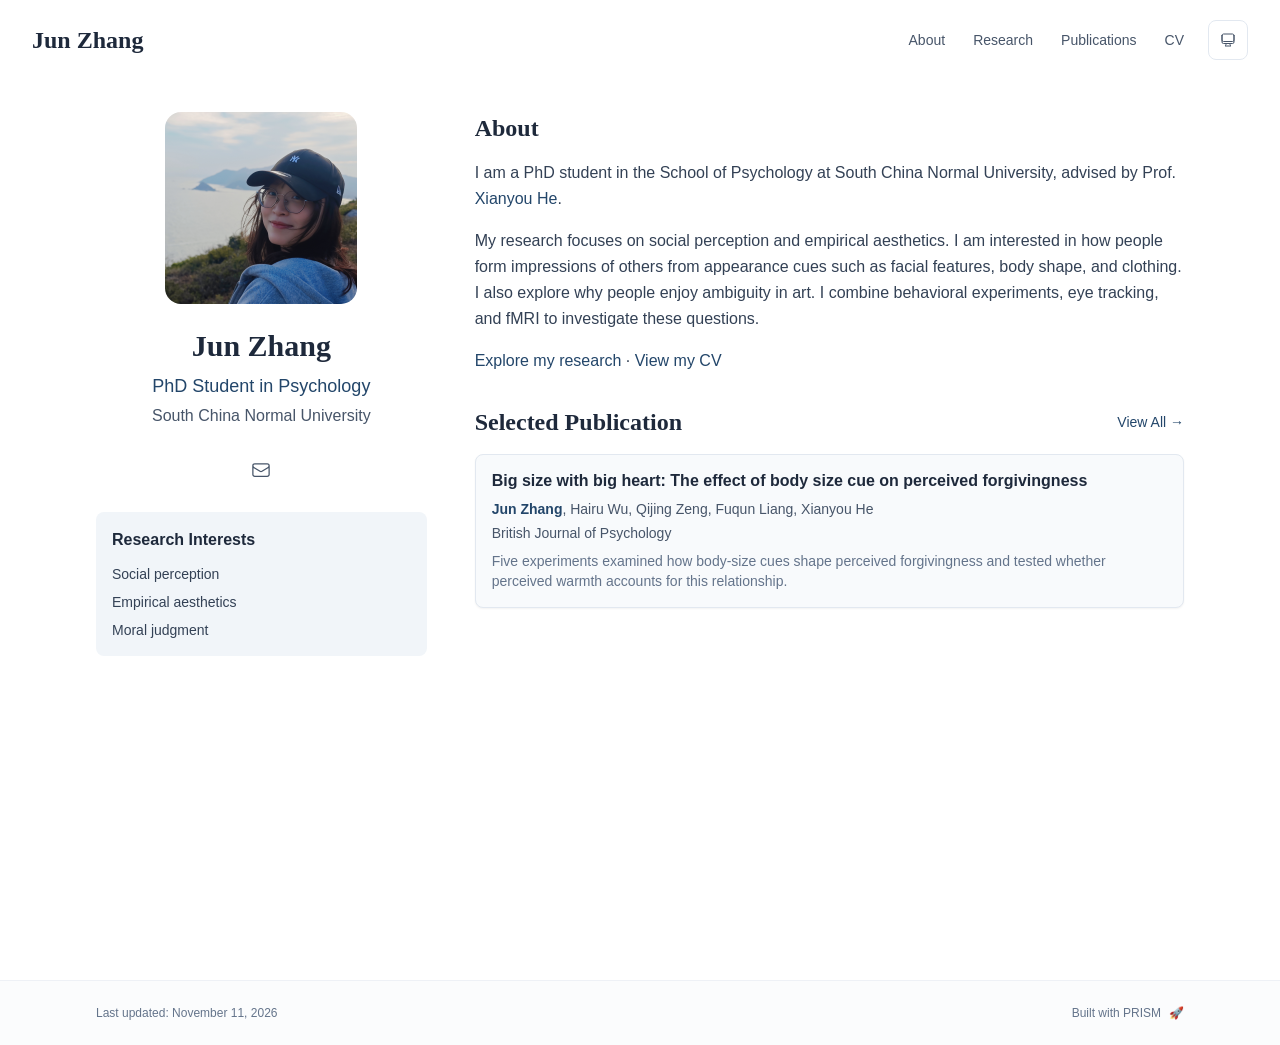
==== commit 9b2c5901: "Update About and research interests" ====
--- a/index.html
+++ b/index.html
@@ -59,6 +59,6 @@
       root.lang = 'en';
       root.setAttribute('data-locale', 'en');
     }
-  </script><title>Jun Zhang</title><meta name="description" content="Jun Zhang, PhD student in psychology at South China Normal University, studies social cognition and empirical aesthetics."/><meta name="author" content="Jun Zhang"/><meta name="keywords" content="Jun Zhang,PhD,Research,South China Normal University"/><meta name="creator" content="Jun Zhang"/><meta name="publisher" content="Jun Zhang"/><meta property="og:title" content="Jun Zhang"/><meta property="og:description" content="Jun Zhang, PhD student in psychology at South China Normal University, studies social cognition and empirical aesthetics."/><meta property="og:site_name" content="Jun Zhang&#x27;s Academic Website"/><meta property="og:locale" content="en_US"/><meta property="og:type" content="website"/><meta name="twitter:card" content="summary"/><meta name="twitter:title" content="Jun Zhang"/><meta name="twitter:description" content="Jun Zhang, PhD student in psychology at South China Normal University, studies social cognition and empirical aesthetics."/><link rel="icon" href="/favicon.svg"/><script>document.querySelectorAll('body link[rel="icon"], body link[rel="apple-touch-icon"]').forEach(el => document.head.appendChild(el))</script><script src="/_next/static/chunks/polyfills-42372ed130431b0a.js" noModule=""></script></head><body class="font-sans antialiased"><div style="visibility:hidden"><nav class="fixed top-0 left-0 right-0 z-50" data-headlessui-state=""><div class="transition-all duration-300 ease-out bg-transparent" style="transform:translateY(-100px)"><div class="max-w-7xl mx-auto px-4 sm:px-6 lg:px-8"><div class="flex justify-between items-center h-16 lg:h-20"><div class="flex-shrink-0" tabindex="0"><a class="text-xl lg:text-2xl font-serif font-semibold text-primary hover:text-accent transition-colors duration-200" href="/">Jun Zhang</a></div><div class="hidden lg:block"><div class="ml-10 flex items-center space-x-3"><div class="relative flex items-baseline space-x-1"><a data-nav-href="/" class="relative px-3 py-2 text-sm font-medium rounded-lg transition-colors duration-150 text-primary" href="/">About</a><a data-nav-href="/research/" class="relative px-3 py-2 text-sm font-medium rounded-lg transition-colors duration-150 text-neutral-600" href="/research/">Research</a><a data-nav-href="/publications/" class="relative px-3 py-2 text-sm font-medium rounded-lg transition-colors duration-150 text-neutral-600" href="/publications/">Publications</a><a data-nav-href="/cv/" class="relative px-3 py-2 text-sm font-medium rounded-lg transition-colors duration-150 text-neutral-600" href="/cv/">CV</a></div><div class="flex items-center justify-center w-10 h-10 rounded-lg border border-neutral-200 dark:border-[rgba(148,163,184,0.24)] bg-background dark:bg-neutral-800"><div class="w-4 h-4 rounded-full bg-neutral-300 animate-pulse"></div></div></div></div><div class="lg:hidden flex items-center space-x-2"><div class="flex items-center justify-center w-10 h-10 rounded-lg border border-neutral-200 dark:border-[rgba(148,163,184,0.24)] bg-background dark:bg-neutral-800"><div class="w-4 h-4 rounded-full bg-neutral-300 animate-pulse"></div></div><button class="inline-flex items-center justify-center p-2 rounded-md text-neutral-600 hover:text-primary hover:bg-neutral-100 dark:hover:bg-neutral-800 focus:outline-none focus:ring-2 focus:ring-inset focus:ring-accent transition-colors duration-200" id="headlessui-disclosure-button-«R7pdb»" type="button" aria-expanded="false" data-headlessui-state=""><span class="sr-only">Open main menu</span><div><svg xmlns="http://www.w3.org/2000/svg" fill="none" viewBox="0 0 24 24" stroke-width="1.5" stroke="currentColor" aria-hidden="true" data-slot="icon" class="block h-6 w-6"><path stroke-linecap="round" stroke-linejoin="round" d="M3.75 6.75h16.5M3.75 12h16.5m-16.5 5.25h16.5"></path></svg></div></button></div></div></div></div></nav><main class="min-h-screen pt-16 lg:pt-20"><div class="max-w-6xl mx-auto px-4 sm:px-6 lg:px-8 py-8 bg-background min-h-screen"><div class="grid grid-cols-1 lg:grid-cols-3 gap-12"><div class="lg:col-span-1"><div class="sticky top-8" style="opacity:0;transform:translateY(20px)"><div class="w-48 h-48 mx-auto mb-6 rounded-2xl overflow-hidden"><img alt="Jun Zhang" width="192" height="192" decoding="async" data-nimg="1" class="w-full h-full object-cover" style="color:transparent" src="/jun-zhang-portrait.jpg"/></div><div class="text-center mb-6"><h1 class="text-3xl font-serif font-bold text-primary mb-2">Jun Zhang</h1><p class="text-lg text-accent font-medium mb-1">PhD Student in Psychology</p><p class="text-neutral-600 mb-2">South China Normal University</p></div><div class="flex flex-wrap justify-center gap-3 sm:gap-4 mb-6 relative px-2"><div class="relative"><button class="p-2 sm:p-2 transition-colors duration-200 text-neutral-600 dark:text-neutral-400 hover:text-accent" aria-label="Email"><svg xmlns="http://www.w3.org/2000/svg" fill="none" viewBox="0 0 24 24" stroke-width="1.5" stroke="currentColor" aria-hidden="true" data-slot="icon" class="h-5 w-5"><path stroke-linecap="round" stroke-linejoin="round" d="M21.75 6.75v10.5a2.25 2.25 0 0 1-2.25 2.25h-15a2.25 2.25 0 0 1-2.25-2.25V6.75m19.5 0A2.25 2.25 0 0 0 19.5 4.5h-15a2.25 2.25 0 0 0-2.25 2.25m19.5 0v.243a2.25 2.25 0 0 1-1.07 1.916l-7.5 4.615a2.25 2.25 0 0 1-2.36 0L3.32 8.91a2.25 2.25 0 0 1-1.07-1.916V6.75"></path></svg></button></div></div><div class="bg-neutral-100 dark:bg-neutral-800 rounded-lg p-4 mb-6 hover:shadow-lg transition-all duration-200 hover:scale-[1.02]"><h3 class="font-semibold text-primary mb-3">Research Interests</h3><div class="space-y-2 text-sm text-neutral-700 dark:text-neutral-500"><div>Social cognition</div><div>Person perception</div><div>Moral judgment</div><div>Empirical aesthetics</div></div></div></div></div><div class="lg:col-span-2 space-y-8"><section id="about" class="scroll-mt-24 space-y-8"><section style="opacity:0;transform:translateY(20px)"><h2 class="text-2xl font-serif font-bold text-primary mb-4">About</h2><div class="text-neutral-700 dark:text-neutral-600 leading-relaxed"><p class="mb-4 last:mb-0">I am a PhD student in the School of Psychology at South China Normal University, advised by Prof. Xianyou He. I study how visual cues shape social impressions, moral judgments, and aesthetic experience.</p>
-<p class="mb-4 last:mb-0">My work asks how people infer traits such as forgivingness from appearance, how artistic images shape moral concern for wildlife, and how movement and partial concealment influence aesthetic judgments. I use behavioral experiments and eye tracking, and I collaborate on research that combines behavioral methods with fMRI.</p>
-<p class="mb-4 last:mb-0"><a href="/research/" node="[object Object]" target="_blank" rel="noopener noreferrer" class="text-accent font-medium transition-all duration-200 rounded hover:bg-accent/10 hover:shadow-sm">Explore my research</a> · <a href="/cv/" node="[object Object]" target="_blank" rel="noopener noreferrer" class="text-accent font-medium transition-all duration-200 rounded hover:bg-accent/10 hover:shadow-sm">View my CV</a></p></div></section><section style="opacity:0;transform:translateY(20px)"><div class="flex items-center justify-between mb-4"><h2 class="text-2xl font-serif font-bold text-primary">Selected Publication</h2><a class="text-accent hover:text-accent-dark text-sm font-medium transition-all duration-200 rounded hover:bg-accent/10 hover:shadow-sm" href="/publications/">View All<!-- --> →</a></div><div class="space-y-4"><div class="bg-neutral-50 dark:bg-neutral-800 p-4 rounded-lg shadow-sm border border-neutral-200 dark:border-[rgba(148,163,184,0.24)] hover:shadow-lg transition-all duration-200 hover:scale-[1.02]" style="opacity:0;transform:translateY(20px)"><h3 class="font-semibold text-primary mb-2 leading-tight">Big size with big heart: The effect of body size cue on perceived forgivingness</h3><p class="text-sm text-neutral-600 dark:text-neutral-500 mb-1"><span><span class="font-semibold text-accent ">Jun Zhang</span>, </span><span><span class=" ">Hairu Wu</span>, </span><span><span class=" ">Qijing Zeng</span>, </span><span><span class=" ">Fuqun Liang</span>, </span><span><span class=" ">Xianyou He</span></span></p><p class="text-sm text-neutral-600 dark:text-neutral-500 mb-2">British Journal of Psychology</p><p class="text-sm text-neutral-500 dark:text-neutral-500 line-clamp-2">Five experiments examined how body-size cues shape perceived forgivingness and tested whether perceived warmth accounts for this relationship.</p></div></div></section></section></div></div></div><!--$--><!--/$--><!--$--><!--/$--></main><footer class="border-t border-neutral-200/50 bg-neutral-50/50 dark:bg-neutral-900/50 dark:border-neutral-700/50"><div class="max-w-6xl mx-auto px-4 sm:px-6 lg:px-8 py-6"><div class="flex flex-col sm:flex-row justify-between items-center gap-2"><p class="text-xs text-neutral-500">Last updated<!-- -->: <!-- -->November 11, 2026</p><p class="text-xs text-neutral-500 flex items-center"><a href="https://github.com/xyjoey/PRISM" target="_blank" rel="noopener noreferrer">Built with PRISM</a><span class="ml-2">🚀</span></p></div></div></footer></div><script src="/_next/static/chunks/webpack-af78f5c2c11af041.js" async=""></script><script>(self.__next_f=self.__next_f||[]).push([0])</script><script>self.__next_f.push([1,"1:\"$Sreact.fragment\"\n3:I[3719,[\"461\",\"static/chunks/461-a9a5d7b05a71d978.js\",\"874\",\"static/chunks/874-6cc630662f3664af.js\",\"291\",\"static/chunks/291-e39730cc9327e39b.js\",\"177\",\"static/chunks/app/layout-1f23ff52d9173bc0.js\"],\"ThemeProvider\"]\n4:I[310,[\"461\",\"static/chunks/461-a9a5d7b05a71d978.js\",\"874\",\"static/chunks/874-6cc630662f3664af.js\",\"291\",\"static/chunks/291-e39730cc9327e39b.js\",\"177\",\"static/chunks/app/layout-1f23ff52d9173bc0.js\"],\"LocaleProvider\"]\n5:I[4574,[\"461\",\"static/chunks/461-a9a5d7b05a71d978.js\",\"874\",\"static/chunks/874-6cc630662f3664af.js\",\"291\",\"static/chunks/291-e39730cc9327e39b.js\",\"177\",\"static/chunks/app/layout-1f23ff52d9173bc0.js\"],\"default\"]\n6:I[7555,[],\"\"]\n7:I[1295,[],\"\"]\n8:I[2548,[\"461\",\"static/chunks/461-a9a5d7b05a71d978.js\",\"874\",\"static/chunks/874-6cc630662f3664af.js\",\"291\",\"static/chunks/291-e39730cc9327e39b.js\",\"177\",\"static/chunks/app/layout-1f23ff52d9173bc0.js\"],\"default\"]\n9:I[6613,[\"461\",\"static/chunks/461-a9a5d7b05a71d978.js\",\"178\",\"static/chunks/178-595a94b9af1e67b5.js\",\"874\",\"static/chunks/874-6cc630662f3664af.js\",\"748\",\"static/chunks/748-84df502d24ed20fb.js\",\"974\",\"static/chunks/app/page-70fd69af6c935a46.js\"],\"default\"]\na:I[9665,[],\"MetadataBoundary\"]\nc:I[9665,[],\"OutletBoundary\"]\nf:I[4911,[],\"AsyncMetadataOutlet\"]\n11:I[9665,[],\"ViewportBoundary\"]\n13:I[6614,[],\"\"]\n:HL[\"/_next/static/css/7f908c7d14da1a8b.css\",\"style\"]\n2:T5c3,\n    try {\n      const cfg = {\"enabled\":false,\"locales\":[\"en\"],\"defaultLocale\":\"en\",\"mode\":\"fixed\",\"fixedLocale\":\"en\",\"persist\":false,\"switcher\":false,\"labels\":{\"en\":\"en\"}};\n      const storageKey = 'locale-storage';\n      const normalize = (value) =\u003e typeof value === 'string' ? value.trim().replace('_', '-').toLowerCase() : '';\n      const matchLocale = (candidate) =\u003e {\n        const normalized = normalize(candidate);\n        if (!normalized) return null;\n        if (cfg.locales.includes(normalized)) return normalized;\n        const language = normalized.split('-')[0];\n        if (cfg.locales.includes(language)) return language;\n        return null;\n      }"])</script><script>self.__next_f.push([1,";\n\n      let resolved = null;\n\n      if (!cfg.enabled) {\n        resolved = cfg.defaultLocale;\n      } else if (cfg.persist) {\n        resolved = matchLocale(localStorage.getItem(storageKey));\n      }\n\n      if (!resolved) {\n        if (cfg.mode === 'fixed') {\n          resolved = cfg.fixedLocale;\n        } else {\n          resolved = matchLocale(navigator.language);\n        }\n      }\n\n      if (!resolved) {\n        resolved = cfg.defaultLocale;\n      }\n\n      const root = document.documentElement;\n      root.lang = resolved;\n      root.setAttribute('data-locale', resolved);\n\n      if (cfg.persist) {\n        localStorage.setItem(storageKey, resolved);\n      }\n    } catch (e) {\n      const root = document.documentElement;\n      root.lang = 'en';\n      root.setAttribute('data-locale', 'en');\n    }\n  "])</script><script>self.__next_f.push([1,"0:{\"P\":null,\"b\":\"XJ8OCPY3REk3IkrdhXaTQ\",\"p\":\"\",\"c\":[\"\",\"\"],\"i\":false,\"f\":[[[\"\",{\"children\":[\"__PAGE__\",{}]},\"$undefined\",\"$undefined\",true],[\"\",[\"$\",\"$1\",\"c\",{\"children\":[[[\"$\",\"link\",\"0\",{\"rel\":\"stylesheet\",\"href\":\"/_next/static/css/7f908c7d14da1a8b.css\",\"precedence\":\"next\",\"crossOrigin\":\"$undefined\",\"nonce\":\"$undefined\"}]],[\"$\",\"html\",null,{\"lang\":\"en\",\"className\":\"scroll-smooth\",\"suppressHydrationWarning\":true,\"children\":[[\"$\",\"head\",null,{\"children\":[[\"$\",\"link\",null,{\"rel\":\"icon\",\"href\":\"/favicon.svg\",\"type\":\"image/svg+xml\"}],[\"$\",\"script\",null,{\"dangerouslySetInnerHTML\":{\"__html\":\"\\n              try {\\n                const theme = localStorage.getItem('theme-storage');\\n                const parsed = theme ? JSON.parse(theme) : null;\\n                const setting = parsed?.state?.theme || 'system';\\n                const prefersDark = typeof window !== 'undefined' \u0026\u0026 window.matchMedia \u0026\u0026 window.matchMedia('(prefers-color-scheme: dark)').matches;\\n                const effective = setting === 'dark' ? 'dark' : (setting === 'light' ? 'light' : (prefersDark ? 'dark' : 'light'));\\n                var root = document.documentElement;\\n                root.classList.add(effective);\\n                root.setAttribute('data-theme', effective);\\n              } catch (e) {\\n                var root = document.documentElement;\\n                root.classList.add('light');\\n                root.setAttribute('data-theme', 'light');\\n              }\\n            \"}}],[\"$\",\"script\",null,{\"dangerouslySetInnerHTML\":{\"__html\":\"$2\"}}]]}],[\"$\",\"body\",null,{\"className\":\"font-sans antialiased\",\"children\":[\"$\",\"$L3\",null,{\"children\":[\"$\",\"$L4\",null,{\"config\":{\"enabled\":false,\"locales\":[\"en\"],\"defaultLocale\":\"en\",\"mode\":\"fixed\",\"fixedLocale\":\"en\",\"persist\":false,\"switcher\":false,\"labels\":{\"en\":\"en\"}},\"children\":[[\"$\",\"$L5\",null,{\"items\":[{\"title\":\"About\",\"type\":\"page\",\"target\":\"about\",\"href\":\"/\"},{\"title\":\"Research\",\"type\":\"page\",\"target\":\"research\",\"href\":\"/research/\"},{\"title\":\"Publications\",\"type\":\"page\",\"target\":\"publications\",\"href\":\"/publications/\"},{\"title\":\"CV\",\"type\":\"page\",\"target\":\"cv\",\"href\":\"/cv/\"}],\"siteTitle\":\"Jun Zhang\",\"enableOnePageMode\":false,\"i18n\":\"$0:f:0:1:1:props:children:1:props:children:1:props:children:props:children:props:config\",\"itemsByLocale\":{\"en\":[{\"title\":\"About\",\"type\":\"page\",\"target\":\"about\",\"href\":\"/\"},{\"title\":\"Research\",\"type\":\"page\",\"target\":\"research\",\"href\":\"/research/\"},{\"title\":\"Publications\",\"type\":\"page\",\"target\":\"publications\",\"href\":\"/publications/\"},{\"title\":\"CV\",\"type\":\"page\",\"target\":\"cv\",\"href\":\"/cv/\"}]},\"siteTitleByLocale\":{\"en\":\"Jun Zhang\"}}],[\"$\",\"main\",null,{\"className\":\"min-h-screen pt-16 lg:pt-20\",\"children\":[\"$\",\"$L6\",null,{\"parallelRouterKey\":\"children\",\"error\":\"$undefined\",\"errorStyles\":\"$undefined\",\"errorScripts\":\"$undefined\",\"template\":[\"$\",\"$L7\",null,{}],\"templateStyles\":\"$undefined\",\"templateScripts\":\"$undefined\",\"notFound\":[[[\"$\",\"title\",null,{\"children\":\"404: This page could not be found.\"}],[\"$\",\"div\",null,{\"style\":{\"fontFamily\":\"system-ui,\\\"Segoe UI\\\",Roboto,Helvetica,Arial,sans-serif,\\\"Apple Color Emoji\\\",\\\"Segoe UI Emoji\\\"\",\"height\":\"100vh\",\"textAlign\":\"center\",\"display\":\"flex\",\"flexDirection\":\"column\",\"alignItems\":\"center\",\"justifyContent\":\"center\"},\"children\":[\"$\",\"div\",null,{\"children\":[[\"$\",\"style\",null,{\"dangerouslySetInnerHTML\":{\"__html\":\"body{color:#000;background:#fff;margin:0}.next-error-h1{border-right:1px solid rgba(0,0,0,.3)}@media (prefers-color-scheme:dark){body{color:#fff;background:#000}.next-error-h1{border-right:1px solid rgba(255,255,255,.3)}}\"}}],[\"$\",\"h1\",null,{\"className\":\"next-error-h1\",\"style\":{\"display\":\"inline-block\",\"margin\":\"0 20px 0 0\",\"padding\":\"0 23px 0 0\",\"fontSize\":24,\"fontWeight\":500,\"verticalAlign\":\"top\",\"lineHeight\":\"49px\"},\"children\":404}],[\"$\",\"div\",null,{\"style\":{\"display\":\"inline-block\"},\"children\":[\"$\",\"h2\",null,{\"style\":{\"fontSize\":14,\"fontWeight\":400,\"lineHeight\":\"49px\",\"margin\":0},\"children\":\"This page could not be found.\"}]}]]}]}]],[]],\"forbidden\":\"$undefined\",\"unauthorized\":\"$undefined\"}]}],[\"$\",\"$L8\",null,{\"lastUpdated\":\"November 11, 2026\",\"lastUpdatedByLocale\":{\"en\":\"November 11, 2026\"},\"defaultLocale\":\"en\"}]]}]}]}]]}]]}],{\"children\":[\"__PAGE__\",[\"$\",\"$1\",\"c\",{\"children\":[[\"$\",\"$L9\",null,{\"dataByLocale\":{\"en\":{\"author\":{\"name\":\"Jun Zhang\",\"title\":\"PhD Student in Psychology\",\"institution\":\"South China Normal University\",\"avatar\":\"/jun-zhang-portrait.jpg\"},\"social\":{\"email\":\"jun_zhang@m.scnu.cn\"},\"features\":{\"enable_likes\":false,\"enable_one_page_mode\":false},\"enableOnePageMode\":false,\"researchInterests\":[\"Social cognition\",\"Person perception\",\"Moral judgment\",\"Empirical aesthetics\"],\"pagesToShow\":[{\"type\":\"about\",\"id\":\"about\",\"sections\":[{\"id\":\"about\",\"type\":\"markdown\",\"source\":\"bio.md\",\"title\":\"About\",\"content\":\"I am a PhD student in the School of Psychology at South China Normal University, advised by Prof. Xianyou He. I study how visual cues shape social impressions, moral judgments, and aesthetic experience.\\r\\n\\r\\nMy work asks how people infer traits such as forgivingness from appearance, how artistic images shape moral concern for wildlife, and how movement and partial concealment influence aesthetic judgments. I use behavioral experiments and eye tracking, and I collaborate on research that combines behavioral methods with fMRI.\\r\\n\\r\\n[Explore my research](/research/) · [View my CV](/cv/)\\r\\n\"},{\"id\":\"featured_publications\",\"type\":\"publications\",\"title\":\"Selected Publication\",\"filter\":\"selected\",\"limit\":1,\"publications\":[{\"id\":\"zhang2026forgivingness\",\"title\":\"Big size with big heart: The effect of body size cue on perceived forgivingness\",\"titleNodes\":[{\"type\":\"text\",\"text\":\"Big size with big heart: The effect of body size cue on perceived forgivingness\"}],\"authors\":[{\"name\":\"Jun Zhang\",\"isHighlighted\":true,\"isCorresponding\":false,\"isCoAuthor\":false},{\"name\":\"Hairu Wu\",\"isHighlighted\":false,\"isCorresponding\":false,\"isCoAuthor\":false},{\"name\":\"Qijing Zeng\",\"isHighlighted\":false,\"isCorresponding\":false,\"isCoAuthor\":false},{\"name\":\"Fuqun Liang\",\"isHighlighted\":false,\"isCorresponding\":false,\"isCoAuthor\":false},{\"name\":\"Xianyou He\",\"isHighlighted\":false,\"isCorresponding\":false,\"isCoAuthor\":false}],\"year\":2026,\"month\":\"7\",\"type\":\"journal\",\"status\":\"published\",\"tags\":[],\"keywords\":\"$0:f:0:1:2:children:1:props:children:0:props:dataByLocale:en:pagesToShow:0:sections:1:publications:0:tags\",\"researchArea\":\"machine-learning\",\"journal\":\"British Journal of Psychology\",\"conference\":\"\",\"doi\":\"10.1111/bjop.70098\",\"abstract\":\"\",\"description\":\"Five experiments examined how body-size cues shape perceived forgivingness and tested whether perceived warmth accounts for this relationship.\",\"selected\":true,\"bibtex\":\"@article{zhang2026forgivingness,\\n  title = {Big size with big heart: The effect of body size cue on perceived forgivingness},\\n  author = {Zhang, Jun and Wu, Hairu and Zeng, Qijing and Liang, Fuqun and He, Xianyou},\\n  journal = {British Journal of Psychology},\\n  year = {2026},\\n  month = {jul},\\n  note = {Advance online publication.},\\n  doi = {10.1111/bjop.70098}\\n}\"}]}]}]}},\"defaultLocale\":\"en\"}],[\"$\",\"$La\",null,{\"children\":\"$Lb\"}],null,[\"$\",\"$Lc\",null,{\"children\":[\"$Ld\",\"$Le\",[\"$\",\"$Lf\",null,{\"promise\":\"$@10\"}]]}]]}],{},null,false]},null,false],[\"$\",\"$1\",\"h\",{\"children\":[null,[\"$\",\"$1\",\"wXAGOEg5S2AH0KBRmGbTP\",{\"children\":[[\"$\",\"$L11\",null,{\"children\":\"$L12\"}],null]}],null]}],false]],\"m\":\"$undefined\",\"G\":[\"$13\",\"$undefined\"],\"s\":false,\"S\":true}\n"])</script><script>self.__next_f.push([1,"14:\"$Sreact.suspense\"\n15:I[4911,[],\"AsyncMetadata\"]\nb:[\"$\",\"$14\",null,{\"fallback\":null,\"children\":[\"$\",\"$L15\",null,{\"promise\":\"$@16\"}]}]\n"])</script><script>self.__next_f.push([1,"e:null\n"])</script><script>self.__next_f.push([1,"12:[[\"$\",\"meta\",\"0\",{\"charSet\":\"utf-8\"}],[\"$\",\"meta\",\"1\",{\"name\":\"viewport\",\"content\":\"width=device-width, initial-scale=1\"}]]\nd:null\n"])</script><script>self.__next_f.push([1,"16:{\"metadata\":[[\"$\",\"title\",\"0\",{\"children\":\"Jun Zhang\"}],[\"$\",\"meta\",\"1\",{\"name\":\"description\",\"content\":\"Jun Zhang, PhD student in psychology at South China Normal University, studies social cognition and empirical aesthetics.\"}],[\"$\",\"meta\",\"2\",{\"name\":\"author\",\"content\":\"Jun Zhang\"}],[\"$\",\"meta\",\"3\",{\"name\":\"keywords\",\"content\":\"Jun Zhang,PhD,Research,South China Normal University\"}],[\"$\",\"meta\",\"4\",{\"name\":\"creator\",\"content\":\"Jun Zhang\"}],[\"$\",\"meta\",\"5\",{\"name\":\"publisher\",\"content\":\"Jun Zhang\"}],[\"$\",\"meta\",\"6\",{\"property\":\"og:title\",\"content\":\"Jun Zhang\"}],[\"$\",\"meta\",\"7\",{\"property\":\"og:description\",\"content\":\"Jun Zhang, PhD student in psychology at South China Normal University, studies social cognition and empirical aesthetics.\"}],[\"$\",\"meta\",\"8\",{\"property\":\"og:site_name\",\"content\":\"Jun Zhang's Academic Website\"}],[\"$\",\"meta\",\"9\",{\"property\":\"og:locale\",\"content\":\"en_US\"}],[\"$\",\"meta\",\"10\",{\"property\":\"og:type\",\"content\":\"website\"}],[\"$\",\"meta\",\"11\",{\"name\":\"twitter:card\",\"content\":\"summary\"}],[\"$\",\"meta\",\"12\",{\"name\":\"twitter:title\",\"content\":\"Jun Zhang\"}],[\"$\",\"meta\",\"13\",{\"name\":\"twitter:description\",\"content\":\"Jun Zhang, PhD student in psychology at South China Normal University, studies social cognition and empirical aesthetics.\"}],[\"$\",\"link\",\"14\",{\"rel\":\"icon\",\"href\":\"/favicon.svg\"}]],\"error\":null,\"digest\":\"$undefined\"}\n10:{\"metadata\":\"$16:metadata\",\"error\":null,\"digest\":\"$undefined\"}\n"])</script></body></html>+  </script><title>Jun Zhang</title><meta name="description" content="Jun Zhang, PhD student in psychology at South China Normal University, studies social cognition and empirical aesthetics."/><meta name="author" content="Jun Zhang"/><meta name="keywords" content="Jun Zhang,PhD,Research,South China Normal University"/><meta name="creator" content="Jun Zhang"/><meta name="publisher" content="Jun Zhang"/><meta property="og:title" content="Jun Zhang"/><meta property="og:description" content="Jun Zhang, PhD student in psychology at South China Normal University, studies social cognition and empirical aesthetics."/><meta property="og:site_name" content="Jun Zhang&#x27;s Academic Website"/><meta property="og:locale" content="en_US"/><meta property="og:type" content="website"/><meta name="twitter:card" content="summary"/><meta name="twitter:title" content="Jun Zhang"/><meta name="twitter:description" content="Jun Zhang, PhD student in psychology at South China Normal University, studies social cognition and empirical aesthetics."/><link rel="icon" href="/favicon.svg"/><script>document.querySelectorAll('body link[rel="icon"], body link[rel="apple-touch-icon"]').forEach(el => document.head.appendChild(el))</script><script src="/_next/static/chunks/polyfills-42372ed130431b0a.js" noModule=""></script></head><body class="font-sans antialiased"><div style="visibility:hidden"><nav class="fixed top-0 left-0 right-0 z-50" data-headlessui-state=""><div class="transition-all duration-300 ease-out bg-transparent" style="transform:translateY(-100px)"><div class="max-w-7xl mx-auto px-4 sm:px-6 lg:px-8"><div class="flex justify-between items-center h-16 lg:h-20"><div class="flex-shrink-0" tabindex="0"><a class="text-xl lg:text-2xl font-serif font-semibold text-primary hover:text-accent transition-colors duration-200" href="/">Jun Zhang</a></div><div class="hidden lg:block"><div class="ml-10 flex items-center space-x-3"><div class="relative flex items-baseline space-x-1"><a data-nav-href="/" class="relative px-3 py-2 text-sm font-medium rounded-lg transition-colors duration-150 text-primary" href="/">About</a><a data-nav-href="/research/" class="relative px-3 py-2 text-sm font-medium rounded-lg transition-colors duration-150 text-neutral-600" href="/research/">Research</a><a data-nav-href="/publications/" class="relative px-3 py-2 text-sm font-medium rounded-lg transition-colors duration-150 text-neutral-600" href="/publications/">Publications</a><a data-nav-href="/cv/" class="relative px-3 py-2 text-sm font-medium rounded-lg transition-colors duration-150 text-neutral-600" href="/cv/">CV</a></div><div class="flex items-center justify-center w-10 h-10 rounded-lg border border-neutral-200 dark:border-[rgba(148,163,184,0.24)] bg-background dark:bg-neutral-800"><div class="w-4 h-4 rounded-full bg-neutral-300 animate-pulse"></div></div></div></div><div class="lg:hidden flex items-center space-x-2"><div class="flex items-center justify-center w-10 h-10 rounded-lg border border-neutral-200 dark:border-[rgba(148,163,184,0.24)] bg-background dark:bg-neutral-800"><div class="w-4 h-4 rounded-full bg-neutral-300 animate-pulse"></div></div><button class="inline-flex items-center justify-center p-2 rounded-md text-neutral-600 hover:text-primary hover:bg-neutral-100 dark:hover:bg-neutral-800 focus:outline-none focus:ring-2 focus:ring-inset focus:ring-accent transition-colors duration-200" id="headlessui-disclosure-button-«R7pdb»" type="button" aria-expanded="false" data-headlessui-state=""><span class="sr-only">Open main menu</span><div><svg xmlns="http://www.w3.org/2000/svg" fill="none" viewBox="0 0 24 24" stroke-width="1.5" stroke="currentColor" aria-hidden="true" data-slot="icon" class="block h-6 w-6"><path stroke-linecap="round" stroke-linejoin="round" d="M3.75 6.75h16.5M3.75 12h16.5m-16.5 5.25h16.5"></path></svg></div></button></div></div></div></div></nav><main class="min-h-screen pt-16 lg:pt-20"><div class="max-w-6xl mx-auto px-4 sm:px-6 lg:px-8 py-8 bg-background min-h-screen"><div class="grid grid-cols-1 lg:grid-cols-3 gap-12"><div class="lg:col-span-1"><div class="sticky top-8" style="opacity:0;transform:translateY(20px)"><div class="w-48 h-48 mx-auto mb-6 rounded-2xl overflow-hidden"><img alt="Jun Zhang" width="192" height="192" decoding="async" data-nimg="1" class="w-full h-full object-cover" style="color:transparent" src="/jun-zhang-portrait.jpg"/></div><div class="text-center mb-6"><h1 class="text-3xl font-serif font-bold text-primary mb-2">Jun Zhang</h1><p class="text-lg text-accent font-medium mb-1">PhD Student in Psychology</p><p class="text-neutral-600 mb-2">South China Normal University</p></div><div class="flex flex-wrap justify-center gap-3 sm:gap-4 mb-6 relative px-2"><div class="relative"><button class="p-2 sm:p-2 transition-colors duration-200 text-neutral-600 dark:text-neutral-400 hover:text-accent" aria-label="Email"><svg xmlns="http://www.w3.org/2000/svg" fill="none" viewBox="0 0 24 24" stroke-width="1.5" stroke="currentColor" aria-hidden="true" data-slot="icon" class="h-5 w-5"><path stroke-linecap="round" stroke-linejoin="round" d="M21.75 6.75v10.5a2.25 2.25 0 0 1-2.25 2.25h-15a2.25 2.25 0 0 1-2.25-2.25V6.75m19.5 0A2.25 2.25 0 0 0 19.5 4.5h-15a2.25 2.25 0 0 0-2.25 2.25m19.5 0v.243a2.25 2.25 0 0 1-1.07 1.916l-7.5 4.615a2.25 2.25 0 0 1-2.36 0L3.32 8.91a2.25 2.25 0 0 1-1.07-1.916V6.75"></path></svg></button></div></div><div class="bg-neutral-100 dark:bg-neutral-800 rounded-lg p-4 mb-6 hover:shadow-lg transition-all duration-200 hover:scale-[1.02]"><h3 class="font-semibold text-primary mb-3">Research Interests</h3><div class="space-y-2 text-sm text-neutral-700 dark:text-neutral-500"><div>Social perception</div><div>Empirical aesthetics</div><div>Moral judgment</div></div></div></div></div><div class="lg:col-span-2 space-y-8"><section id="about" class="scroll-mt-24 space-y-8"><section style="opacity:0;transform:translateY(20px)"><h2 class="text-2xl font-serif font-bold text-primary mb-4">About</h2><div class="text-neutral-700 dark:text-neutral-600 leading-relaxed"><p class="mb-4 last:mb-0">I am a PhD student in the School of Psychology at South China Normal University, advised by Prof. <a href="https://psy.scnu.edu.cn/a/20150624/8.html" node="[object Object]" target="_blank" rel="noopener noreferrer" class="text-accent font-medium transition-all duration-200 rounded hover:bg-accent/10 hover:shadow-sm">Xianyou He</a>.</p>
+<p class="mb-4 last:mb-0">My research focuses on social perception and empirical aesthetics. I am interested in how people form impressions of others from appearance cues such as facial features, body shape, and clothing. I also explore why people enjoy ambiguity in art. I combine behavioral experiments, eye tracking, and fMRI to investigate these questions.</p>
+<p class="mb-4 last:mb-0"><a href="/research/" node="[object Object]" target="_blank" rel="noopener noreferrer" class="text-accent font-medium transition-all duration-200 rounded hover:bg-accent/10 hover:shadow-sm">Explore my research</a> · <a href="/cv/" node="[object Object]" target="_blank" rel="noopener noreferrer" class="text-accent font-medium transition-all duration-200 rounded hover:bg-accent/10 hover:shadow-sm">View my CV</a></p></div></section><section style="opacity:0;transform:translateY(20px)"><div class="flex items-center justify-between mb-4"><h2 class="text-2xl font-serif font-bold text-primary">Selected Publication</h2><a class="text-accent hover:text-accent-dark text-sm font-medium transition-all duration-200 rounded hover:bg-accent/10 hover:shadow-sm" href="/publications/">View All<!-- --> →</a></div><div class="space-y-4"><div class="bg-neutral-50 dark:bg-neutral-800 p-4 rounded-lg shadow-sm border border-neutral-200 dark:border-[rgba(148,163,184,0.24)] hover:shadow-lg transition-all duration-200 hover:scale-[1.02]" style="opacity:0;transform:translateY(20px)"><h3 class="font-semibold text-primary mb-2 leading-tight">Big size with big heart: The effect of body size cue on perceived forgivingness</h3><p class="text-sm text-neutral-600 dark:text-neutral-500 mb-1"><span><span class="font-semibold text-accent ">Jun Zhang</span>, </span><span><span class=" ">Hairu Wu</span>, </span><span><span class=" ">Qijing Zeng</span>, </span><span><span class=" ">Fuqun Liang</span>, </span><span><span class=" ">Xianyou He</span></span></p><p class="text-sm text-neutral-600 dark:text-neutral-500 mb-2">British Journal of Psychology</p><p class="text-sm text-neutral-500 dark:text-neutral-500 line-clamp-2">Five experiments examined how body-size cues shape perceived forgivingness and tested whether perceived warmth accounts for this relationship.</p></div></div></section></section></div></div></div><!--$--><!--/$--><!--$--><!--/$--></main><footer class="border-t border-neutral-200/50 bg-neutral-50/50 dark:bg-neutral-900/50 dark:border-neutral-700/50"><div class="max-w-6xl mx-auto px-4 sm:px-6 lg:px-8 py-6"><div class="flex flex-col sm:flex-row justify-between items-center gap-2"><p class="text-xs text-neutral-500">Last updated<!-- -->: <!-- -->November 11, 2026</p><p class="text-xs text-neutral-500 flex items-center"><a href="https://github.com/xyjoey/PRISM" target="_blank" rel="noopener noreferrer">Built with PRISM</a><span class="ml-2">🚀</span></p></div></div></footer></div><script src="/_next/static/chunks/webpack-af78f5c2c11af041.js" async=""></script><script>(self.__next_f=self.__next_f||[]).push([0])</script><script>self.__next_f.push([1,"1:\"$Sreact.fragment\"\n3:I[3719,[\"461\",\"static/chunks/461-a9a5d7b05a71d978.js\",\"874\",\"static/chunks/874-6cc630662f3664af.js\",\"291\",\"static/chunks/291-e39730cc9327e39b.js\",\"177\",\"static/chunks/app/layout-1f23ff52d9173bc0.js\"],\"ThemeProvider\"]\n4:I[310,[\"461\",\"static/chunks/461-a9a5d7b05a71d978.js\",\"874\",\"static/chunks/874-6cc630662f3664af.js\",\"291\",\"static/chunks/291-e39730cc9327e39b.js\",\"177\",\"static/chunks/app/layout-1f23ff52d9173bc0.js\"],\"LocaleProvider\"]\n5:I[4574,[\"461\",\"static/chunks/461-a9a5d7b05a71d978.js\",\"874\",\"static/chunks/874-6cc630662f3664af.js\",\"291\",\"static/chunks/291-e39730cc9327e39b.js\",\"177\",\"static/chunks/app/layout-1f23ff52d9173bc0.js\"],\"default\"]\n6:I[7555,[],\"\"]\n7:I[1295,[],\"\"]\n8:I[2548,[\"461\",\"static/chunks/461-a9a5d7b05a71d978.js\",\"874\",\"static/chunks/874-6cc630662f3664af.js\",\"291\",\"static/chunks/291-e39730cc9327e39b.js\",\"177\",\"static/chunks/app/layout-1f23ff52d9173bc0.js\"],\"default\"]\n9:I[6613,[\"461\",\"static/chunks/461-a9a5d7b05a71d978.js\",\"178\",\"static/chunks/178-595a94b9af1e67b5.js\",\"874\",\"static/chunks/874-6cc630662f3664af.js\",\"748\",\"static/chunks/748-84df502d24ed20fb.js\",\"974\",\"static/chunks/app/page-70fd69af6c935a46.js\"],\"default\"]\na:I[9665,[],\"MetadataBoundary\"]\nc:I[9665,[],\"OutletBoundary\"]\nf:I[4911,[],\"AsyncMetadataOutlet\"]\n11:I[9665,[],\"ViewportBoundary\"]\n13:I[6614,[],\"\"]\n:HL[\"/_next/static/css/7f908c7d14da1a8b.css\",\"style\"]\n2:T5c3,\n    try {\n      const cfg = {\"enabled\":false,\"locales\":[\"en\"],\"defaultLocale\":\"en\",\"mode\":\"fixed\",\"fixedLocale\":\"en\",\"persist\":false,\"switcher\":false,\"labels\":{\"en\":\"en\"}};\n      const storageKey = 'locale-storage';\n      const normalize = (value) =\u003e typeof value === 'string' ? value.trim().replace('_', '-').toLowerCase() : '';\n      const matchLocale = (candidate) =\u003e {\n        const normalized = normalize(candidate);\n        if (!normalized) return null;\n        if (cfg.locales.includes(normalized)) return normalized;\n        const language = normalized.split('-')[0];\n        if (cfg.locales.includes(language)) return language;\n        return null;\n      }"])</script><script>self.__next_f.push([1,";\n\n      let resolved = null;\n\n      if (!cfg.enabled) {\n        resolved = cfg.defaultLocale;\n      } else if (cfg.persist) {\n        resolved = matchLocale(localStorage.getItem(storageKey));\n      }\n\n      if (!resolved) {\n        if (cfg.mode === 'fixed') {\n          resolved = cfg.fixedLocale;\n        } else {\n          resolved = matchLocale(navigator.language);\n        }\n      }\n\n      if (!resolved) {\n        resolved = cfg.defaultLocale;\n      }\n\n      const root = document.documentElement;\n      root.lang = resolved;\n      root.setAttribute('data-locale', resolved);\n\n      if (cfg.persist) {\n        localStorage.setItem(storageKey, resolved);\n      }\n    } catch (e) {\n      const root = document.documentElement;\n      root.lang = 'en';\n      root.setAttribute('data-locale', 'en');\n    }\n  "])</script><script>self.__next_f.push([1,"0:{\"P\":null,\"b\":\"2G4UxFu3C1W8OgwDUd60-\",\"p\":\"\",\"c\":[\"\",\"\"],\"i\":false,\"f\":[[[\"\",{\"children\":[\"__PAGE__\",{}]},\"$undefined\",\"$undefined\",true],[\"\",[\"$\",\"$1\",\"c\",{\"children\":[[[\"$\",\"link\",\"0\",{\"rel\":\"stylesheet\",\"href\":\"/_next/static/css/7f908c7d14da1a8b.css\",\"precedence\":\"next\",\"crossOrigin\":\"$undefined\",\"nonce\":\"$undefined\"}]],[\"$\",\"html\",null,{\"lang\":\"en\",\"className\":\"scroll-smooth\",\"suppressHydrationWarning\":true,\"children\":[[\"$\",\"head\",null,{\"children\":[[\"$\",\"link\",null,{\"rel\":\"icon\",\"href\":\"/favicon.svg\",\"type\":\"image/svg+xml\"}],[\"$\",\"script\",null,{\"dangerouslySetInnerHTML\":{\"__html\":\"\\n              try {\\n                const theme = localStorage.getItem('theme-storage');\\n                const parsed = theme ? JSON.parse(theme) : null;\\n                const setting = parsed?.state?.theme || 'system';\\n                const prefersDark = typeof window !== 'undefined' \u0026\u0026 window.matchMedia \u0026\u0026 window.matchMedia('(prefers-color-scheme: dark)').matches;\\n                const effective = setting === 'dark' ? 'dark' : (setting === 'light' ? 'light' : (prefersDark ? 'dark' : 'light'));\\n                var root = document.documentElement;\\n                root.classList.add(effective);\\n                root.setAttribute('data-theme', effective);\\n              } catch (e) {\\n                var root = document.documentElement;\\n                root.classList.add('light');\\n                root.setAttribute('data-theme', 'light');\\n              }\\n            \"}}],[\"$\",\"script\",null,{\"dangerouslySetInnerHTML\":{\"__html\":\"$2\"}}]]}],[\"$\",\"body\",null,{\"className\":\"font-sans antialiased\",\"children\":[\"$\",\"$L3\",null,{\"children\":[\"$\",\"$L4\",null,{\"config\":{\"enabled\":false,\"locales\":[\"en\"],\"defaultLocale\":\"en\",\"mode\":\"fixed\",\"fixedLocale\":\"en\",\"persist\":false,\"switcher\":false,\"labels\":{\"en\":\"en\"}},\"children\":[[\"$\",\"$L5\",null,{\"items\":[{\"title\":\"About\",\"type\":\"page\",\"target\":\"about\",\"href\":\"/\"},{\"title\":\"Research\",\"type\":\"page\",\"target\":\"research\",\"href\":\"/research/\"},{\"title\":\"Publications\",\"type\":\"page\",\"target\":\"publications\",\"href\":\"/publications/\"},{\"title\":\"CV\",\"type\":\"page\",\"target\":\"cv\",\"href\":\"/cv/\"}],\"siteTitle\":\"Jun Zhang\",\"enableOnePageMode\":false,\"i18n\":\"$0:f:0:1:1:props:children:1:props:children:1:props:children:props:children:props:config\",\"itemsByLocale\":{\"en\":[{\"title\":\"About\",\"type\":\"page\",\"target\":\"about\",\"href\":\"/\"},{\"title\":\"Research\",\"type\":\"page\",\"target\":\"research\",\"href\":\"/research/\"},{\"title\":\"Publications\",\"type\":\"page\",\"target\":\"publications\",\"href\":\"/publications/\"},{\"title\":\"CV\",\"type\":\"page\",\"target\":\"cv\",\"href\":\"/cv/\"}]},\"siteTitleByLocale\":{\"en\":\"Jun Zhang\"}}],[\"$\",\"main\",null,{\"className\":\"min-h-screen pt-16 lg:pt-20\",\"children\":[\"$\",\"$L6\",null,{\"parallelRouterKey\":\"children\",\"error\":\"$undefined\",\"errorStyles\":\"$undefined\",\"errorScripts\":\"$undefined\",\"template\":[\"$\",\"$L7\",null,{}],\"templateStyles\":\"$undefined\",\"templateScripts\":\"$undefined\",\"notFound\":[[[\"$\",\"title\",null,{\"children\":\"404: This page could not be found.\"}],[\"$\",\"div\",null,{\"style\":{\"fontFamily\":\"system-ui,\\\"Segoe UI\\\",Roboto,Helvetica,Arial,sans-serif,\\\"Apple Color Emoji\\\",\\\"Segoe UI Emoji\\\"\",\"height\":\"100vh\",\"textAlign\":\"center\",\"display\":\"flex\",\"flexDirection\":\"column\",\"alignItems\":\"center\",\"justifyContent\":\"center\"},\"children\":[\"$\",\"div\",null,{\"children\":[[\"$\",\"style\",null,{\"dangerouslySetInnerHTML\":{\"__html\":\"body{color:#000;background:#fff;margin:0}.next-error-h1{border-right:1px solid rgba(0,0,0,.3)}@media (prefers-color-scheme:dark){body{color:#fff;background:#000}.next-error-h1{border-right:1px solid rgba(255,255,255,.3)}}\"}}],[\"$\",\"h1\",null,{\"className\":\"next-error-h1\",\"style\":{\"display\":\"inline-block\",\"margin\":\"0 20px 0 0\",\"padding\":\"0 23px 0 0\",\"fontSize\":24,\"fontWeight\":500,\"verticalAlign\":\"top\",\"lineHeight\":\"49px\"},\"children\":404}],[\"$\",\"div\",null,{\"style\":{\"display\":\"inline-block\"},\"children\":[\"$\",\"h2\",null,{\"style\":{\"fontSize\":14,\"fontWeight\":400,\"lineHeight\":\"49px\",\"margin\":0},\"children\":\"This page could not be found.\"}]}]]}]}]],[]],\"forbidden\":\"$undefined\",\"unauthorized\":\"$undefined\"}]}],[\"$\",\"$L8\",null,{\"lastUpdated\":\"November 11, 2026\",\"lastUpdatedByLocale\":{\"en\":\"November 11, 2026\"},\"defaultLocale\":\"en\"}]]}]}]}]]}]]}],{\"children\":[\"__PAGE__\",[\"$\",\"$1\",\"c\",{\"children\":[[\"$\",\"$L9\",null,{\"dataByLocale\":{\"en\":{\"author\":{\"name\":\"Jun Zhang\",\"title\":\"PhD Student in Psychology\",\"institution\":\"South China Normal University\",\"avatar\":\"/jun-zhang-portrait.jpg\"},\"social\":{\"email\":\"jun_zhang@m.scnu.cn\"},\"features\":{\"enable_likes\":false,\"enable_one_page_mode\":false},\"enableOnePageMode\":false,\"researchInterests\":[\"Social perception\",\"Empirical aesthetics\",\"Moral judgment\"],\"pagesToShow\":[{\"type\":\"about\",\"id\":\"about\",\"sections\":[{\"id\":\"about\",\"type\":\"markdown\",\"source\":\"bio.md\",\"title\":\"About\",\"content\":\"I am a PhD student in the School of Psychology at South China Normal University, advised by Prof. [Xianyou He](https://psy.scnu.edu.cn/a/20150624/8.html).\\r\\n\\r\\nMy research focuses on social perception and empirical aesthetics. I am interested in how people form impressions of others from appearance cues such as facial features, body shape, and clothing. I also explore why people enjoy ambiguity in art. I combine behavioral experiments, eye tracking, and fMRI to investigate these questions.\\r\\n\\r\\n[Explore my research](/research/) · [View my CV](/cv/)\\r\\n\"},{\"id\":\"featured_publications\",\"type\":\"publications\",\"title\":\"Selected Publication\",\"filter\":\"selected\",\"limit\":1,\"publications\":[{\"id\":\"zhang2026forgivingness\",\"title\":\"Big size with big heart: The effect of body size cue on perceived forgivingness\",\"titleNodes\":[{\"type\":\"text\",\"text\":\"Big size with big heart: The effect of body size cue on perceived forgivingness\"}],\"authors\":[{\"name\":\"Jun Zhang\",\"isHighlighted\":true,\"isCorresponding\":false,\"isCoAuthor\":false},{\"name\":\"Hairu Wu\",\"isHighlighted\":false,\"isCorresponding\":false,\"isCoAuthor\":false},{\"name\":\"Qijing Zeng\",\"isHighlighted\":false,\"isCorresponding\":false,\"isCoAuthor\":false},{\"name\":\"Fuqun Liang\",\"isHighlighted\":false,\"isCorresponding\":false,\"isCoAuthor\":false},{\"name\":\"Xianyou He\",\"isHighlighted\":false,\"isCorresponding\":false,\"isCoAuthor\":false}],\"year\":2026,\"month\":\"7\",\"type\":\"journal\",\"status\":\"published\",\"tags\":[],\"keywords\":\"$0:f:0:1:2:children:1:props:children:0:props:dataByLocale:en:pagesToShow:0:sections:1:publications:0:tags\",\"researchArea\":\"machine-learning\",\"journal\":\"British Journal of Psychology\",\"conference\":\"\",\"doi\":\"10.1111/bjop.70098\",\"abstract\":\"\",\"description\":\"Five experiments examined how body-size cues shape perceived forgivingness and tested whether perceived warmth accounts for this relationship.\",\"selected\":true,\"bibtex\":\"@article{zhang2026forgivingness,\\n  title = {Big size with big heart: The effect of body size cue on perceived forgivingness},\\n  author = {Zhang, Jun and Wu, Hairu and Zeng, Qijing and Liang, Fuqun and He, Xianyou},\\n  journal = {British Journal of Psychology},\\n  year = {2026},\\n  month = {jul},\\n  note = {Advance online publication.},\\n  doi = {10.1111/bjop.70098}\\n}\"}]}]}]}},\"defaultLocale\":\"en\"}],[\"$\",\"$La\",null,{\"children\":\"$Lb\"}],null,[\"$\",\"$Lc\",null,{\"children\":[\"$Ld\",\"$Le\",[\"$\",\"$Lf\",null,{\"promise\":\"$@10\"}]]}]]}],{},null,false]},null,false],[\"$\",\"$1\",\"h\",{\"children\":[null,[\"$\",\"$1\",\"Z3ppQxl1zwfPdg8ABOcEB\",{\"children\":[[\"$\",\"$L11\",null,{\"children\":\"$L12\"}],null]}],null]}],false]],\"m\":\"$undefined\",\"G\":[\"$13\",\"$undefined\"],\"s\":false,\"S\":true}\n"])</script><script>self.__next_f.push([1,"14:\"$Sreact.suspense\"\n15:I[4911,[],\"AsyncMetadata\"]\nb:[\"$\",\"$14\",null,{\"fallback\":null,\"children\":[\"$\",\"$L15\",null,{\"promise\":\"$@16\"}]}]\n"])</script><script>self.__next_f.push([1,"e:null\n"])</script><script>self.__next_f.push([1,"12:[[\"$\",\"meta\",\"0\",{\"charSet\":\"utf-8\"}],[\"$\",\"meta\",\"1\",{\"name\":\"viewport\",\"content\":\"width=device-width, initial-scale=1\"}]]\nd:null\n"])</script><script>self.__next_f.push([1,"16:{\"metadata\":[[\"$\",\"title\",\"0\",{\"children\":\"Jun Zhang\"}],[\"$\",\"meta\",\"1\",{\"name\":\"description\",\"content\":\"Jun Zhang, PhD student in psychology at South China Normal University, studies social cognition and empirical aesthetics.\"}],[\"$\",\"meta\",\"2\",{\"name\":\"author\",\"content\":\"Jun Zhang\"}],[\"$\",\"meta\",\"3\",{\"name\":\"keywords\",\"content\":\"Jun Zhang,PhD,Research,South China Normal University\"}],[\"$\",\"meta\",\"4\",{\"name\":\"creator\",\"content\":\"Jun Zhang\"}],[\"$\",\"meta\",\"5\",{\"name\":\"publisher\",\"content\":\"Jun Zhang\"}],[\"$\",\"meta\",\"6\",{\"property\":\"og:title\",\"content\":\"Jun Zhang\"}],[\"$\",\"meta\",\"7\",{\"property\":\"og:description\",\"content\":\"Jun Zhang, PhD student in psychology at South China Normal University, studies social cognition and empirical aesthetics.\"}],[\"$\",\"meta\",\"8\",{\"property\":\"og:site_name\",\"content\":\"Jun Zhang's Academic Website\"}],[\"$\",\"meta\",\"9\",{\"property\":\"og:locale\",\"content\":\"en_US\"}],[\"$\",\"meta\",\"10\",{\"property\":\"og:type\",\"content\":\"website\"}],[\"$\",\"meta\",\"11\",{\"name\":\"twitter:card\",\"content\":\"summary\"}],[\"$\",\"meta\",\"12\",{\"name\":\"twitter:title\",\"content\":\"Jun Zhang\"}],[\"$\",\"meta\",\"13\",{\"name\":\"twitter:description\",\"content\":\"Jun Zhang, PhD student in psychology at South China Normal University, studies social cognition and empirical aesthetics.\"}],[\"$\",\"link\",\"14\",{\"rel\":\"icon\",\"href\":\"/favicon.svg\"}]],\"error\":null,\"digest\":\"$undefined\"}\n10:{\"metadata\":\"$16:metadata\",\"error\":null,\"digest\":\"$undefined\"}\n"])</script></body></html>
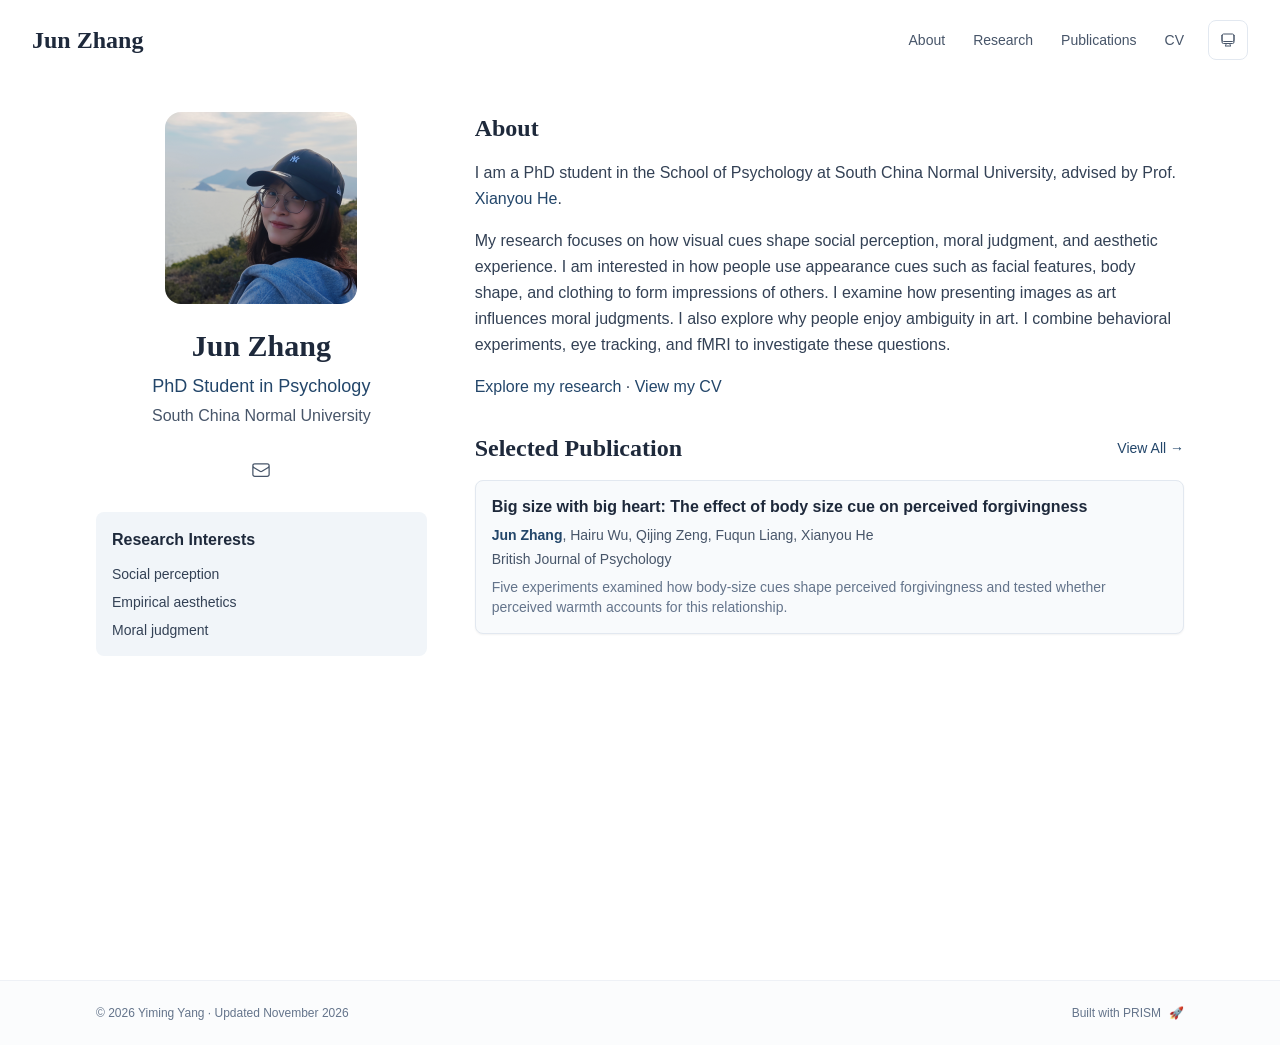
==== commit eb64a2c6: "Update About paragraph and site footer" ====
--- a/index.html
+++ b/index.html
@@ -1,4 +1,4 @@
-<!DOCTYPE html><html lang="en" class="scroll-smooth"><head><meta charSet="utf-8"/><meta name="viewport" content="width=device-width, initial-scale=1"/><link rel="preload" as="image" href="/jun-zhang-portrait.jpg"/><link rel="stylesheet" href="/_next/static/css/7f908c7d14da1a8b.css" data-precedence="next"/><link rel="preload" as="script" fetchPriority="low" href="/_next/static/chunks/webpack-af78f5c2c11af041.js"/><script src="/_next/static/chunks/4bd1b696-70b6d399998de86a.js" async=""></script><script src="/_next/static/chunks/684-5aaa8290a129f299.js" async=""></script><script src="/_next/static/chunks/main-app-a77dc27b03417067.js" async=""></script><script src="/_next/static/chunks/461-a9a5d7b05a71d978.js" async=""></script><script src="/_next/static/chunks/874-6cc630662f3664af.js" async=""></script><script src="/_next/static/chunks/291-e39730cc9327e39b.js" async=""></script><script src="/_next/static/chunks/app/layout-1f23ff52d9173bc0.js" async=""></script><script src="/_next/static/chunks/178-595a94b9af1e67b5.js" async=""></script><script src="/_next/static/chunks/748-84df502d24ed20fb.js" async=""></script><script src="/_next/static/chunks/app/page-70fd69af6c935a46.js" async=""></script><link rel="icon" href="/favicon.svg" type="image/svg+xml"/><script>
+<!DOCTYPE html><html lang="en" class="scroll-smooth"><head><meta charSet="utf-8"/><meta name="viewport" content="width=device-width, initial-scale=1"/><link rel="preload" as="image" href="/jun-zhang-portrait.jpg"/><link rel="stylesheet" href="/_next/static/css/7f908c7d14da1a8b.css" data-precedence="next"/><link rel="preload" as="script" fetchPriority="low" href="/_next/static/chunks/webpack-af78f5c2c11af041.js"/><script src="/_next/static/chunks/4bd1b696-70b6d399998de86a.js" async=""></script><script src="/_next/static/chunks/684-5aaa8290a129f299.js" async=""></script><script src="/_next/static/chunks/main-app-a77dc27b03417067.js" async=""></script><script src="/_next/static/chunks/461-a9a5d7b05a71d978.js" async=""></script><script src="/_next/static/chunks/874-6cc630662f3664af.js" async=""></script><script src="/_next/static/chunks/291-e39730cc9327e39b.js" async=""></script><script src="/_next/static/chunks/app/layout-fbc5459132df4d01.js" async=""></script><script src="/_next/static/chunks/178-595a94b9af1e67b5.js" async=""></script><script src="/_next/static/chunks/748-84df502d24ed20fb.js" async=""></script><script src="/_next/static/chunks/app/page-70fd69af6c935a46.js" async=""></script><link rel="icon" href="/favicon.svg" type="image/svg+xml"/><script>
               try {
                 const theme = localStorage.getItem('theme-storage');
                 const parsed = theme ? JSON.parse(theme) : null;
@@ -60,5 +60,5 @@
       root.setAttribute('data-locale', 'en');
     }
   </script><title>Jun Zhang</title><meta name="description" content="Jun Zhang, PhD student in psychology at South China Normal University, studies social cognition and empirical aesthetics."/><meta name="author" content="Jun Zhang"/><meta name="keywords" content="Jun Zhang,PhD,Research,South China Normal University"/><meta name="creator" content="Jun Zhang"/><meta name="publisher" content="Jun Zhang"/><meta property="og:title" content="Jun Zhang"/><meta property="og:description" content="Jun Zhang, PhD student in psychology at South China Normal University, studies social cognition and empirical aesthetics."/><meta property="og:site_name" content="Jun Zhang&#x27;s Academic Website"/><meta property="og:locale" content="en_US"/><meta property="og:type" content="website"/><meta name="twitter:card" content="summary"/><meta name="twitter:title" content="Jun Zhang"/><meta name="twitter:description" content="Jun Zhang, PhD student in psychology at South China Normal University, studies social cognition and empirical aesthetics."/><link rel="icon" href="/favicon.svg"/><script>document.querySelectorAll('body link[rel="icon"], body link[rel="apple-touch-icon"]').forEach(el => document.head.appendChild(el))</script><script src="/_next/static/chunks/polyfills-42372ed130431b0a.js" noModule=""></script></head><body class="font-sans antialiased"><div style="visibility:hidden"><nav class="fixed top-0 left-0 right-0 z-50" data-headlessui-state=""><div class="transition-all duration-300 ease-out bg-transparent" style="transform:translateY(-100px)"><div class="max-w-7xl mx-auto px-4 sm:px-6 lg:px-8"><div class="flex justify-between items-center h-16 lg:h-20"><div class="flex-shrink-0" tabindex="0"><a class="text-xl lg:text-2xl font-serif font-semibold text-primary hover:text-accent transition-colors duration-200" href="/">Jun Zhang</a></div><div class="hidden lg:block"><div class="ml-10 flex items-center space-x-3"><div class="relative flex items-baseline space-x-1"><a data-nav-href="/" class="relative px-3 py-2 text-sm font-medium rounded-lg transition-colors duration-150 text-primary" href="/">About</a><a data-nav-href="/research/" class="relative px-3 py-2 text-sm font-medium rounded-lg transition-colors duration-150 text-neutral-600" href="/research/">Research</a><a data-nav-href="/publications/" class="relative px-3 py-2 text-sm font-medium rounded-lg transition-colors duration-150 text-neutral-600" href="/publications/">Publications</a><a data-nav-href="/cv/" class="relative px-3 py-2 text-sm font-medium rounded-lg transition-colors duration-150 text-neutral-600" href="/cv/">CV</a></div><div class="flex items-center justify-center w-10 h-10 rounded-lg border border-neutral-200 dark:border-[rgba(148,163,184,0.24)] bg-background dark:bg-neutral-800"><div class="w-4 h-4 rounded-full bg-neutral-300 animate-pulse"></div></div></div></div><div class="lg:hidden flex items-center space-x-2"><div class="flex items-center justify-center w-10 h-10 rounded-lg border border-neutral-200 dark:border-[rgba(148,163,184,0.24)] bg-background dark:bg-neutral-800"><div class="w-4 h-4 rounded-full bg-neutral-300 animate-pulse"></div></div><button class="inline-flex items-center justify-center p-2 rounded-md text-neutral-600 hover:text-primary hover:bg-neutral-100 dark:hover:bg-neutral-800 focus:outline-none focus:ring-2 focus:ring-inset focus:ring-accent transition-colors duration-200" id="headlessui-disclosure-button-«R7pdb»" type="button" aria-expanded="false" data-headlessui-state=""><span class="sr-only">Open main menu</span><div><svg xmlns="http://www.w3.org/2000/svg" fill="none" viewBox="0 0 24 24" stroke-width="1.5" stroke="currentColor" aria-hidden="true" data-slot="icon" class="block h-6 w-6"><path stroke-linecap="round" stroke-linejoin="round" d="M3.75 6.75h16.5M3.75 12h16.5m-16.5 5.25h16.5"></path></svg></div></button></div></div></div></div></nav><main class="min-h-screen pt-16 lg:pt-20"><div class="max-w-6xl mx-auto px-4 sm:px-6 lg:px-8 py-8 bg-background min-h-screen"><div class="grid grid-cols-1 lg:grid-cols-3 gap-12"><div class="lg:col-span-1"><div class="sticky top-8" style="opacity:0;transform:translateY(20px)"><div class="w-48 h-48 mx-auto mb-6 rounded-2xl overflow-hidden"><img alt="Jun Zhang" width="192" height="192" decoding="async" data-nimg="1" class="w-full h-full object-cover" style="color:transparent" src="/jun-zhang-portrait.jpg"/></div><div class="text-center mb-6"><h1 class="text-3xl font-serif font-bold text-primary mb-2">Jun Zhang</h1><p class="text-lg text-accent font-medium mb-1">PhD Student in Psychology</p><p class="text-neutral-600 mb-2">South China Normal University</p></div><div class="flex flex-wrap justify-center gap-3 sm:gap-4 mb-6 relative px-2"><div class="relative"><button class="p-2 sm:p-2 transition-colors duration-200 text-neutral-600 dark:text-neutral-400 hover:text-accent" aria-label="Email"><svg xmlns="http://www.w3.org/2000/svg" fill="none" viewBox="0 0 24 24" stroke-width="1.5" stroke="currentColor" aria-hidden="true" data-slot="icon" class="h-5 w-5"><path stroke-linecap="round" stroke-linejoin="round" d="M21.75 6.75v10.5a2.25 2.25 0 0 1-2.25 2.25h-15a2.25 2.25 0 0 1-2.25-2.25V6.75m19.5 0A2.25 2.25 0 0 0 19.5 4.5h-15a2.25 2.25 0 0 0-2.25 2.25m19.5 0v.243a2.25 2.25 0 0 1-1.07 1.916l-7.5 4.615a2.25 2.25 0 0 1-2.36 0L3.32 8.91a2.25 2.25 0 0 1-1.07-1.916V6.75"></path></svg></button></div></div><div class="bg-neutral-100 dark:bg-neutral-800 rounded-lg p-4 mb-6 hover:shadow-lg transition-all duration-200 hover:scale-[1.02]"><h3 class="font-semibold text-primary mb-3">Research Interests</h3><div class="space-y-2 text-sm text-neutral-700 dark:text-neutral-500"><div>Social perception</div><div>Empirical aesthetics</div><div>Moral judgment</div></div></div></div></div><div class="lg:col-span-2 space-y-8"><section id="about" class="scroll-mt-24 space-y-8"><section style="opacity:0;transform:translateY(20px)"><h2 class="text-2xl font-serif font-bold text-primary mb-4">About</h2><div class="text-neutral-700 dark:text-neutral-600 leading-relaxed"><p class="mb-4 last:mb-0">I am a PhD student in the School of Psychology at South China Normal University, advised by Prof. <a href="https://psy.scnu.edu.cn/a/20150624/8.html" node="[object Object]" target="_blank" rel="noopener noreferrer" class="text-accent font-medium transition-all duration-200 rounded hover:bg-accent/10 hover:shadow-sm">Xianyou He</a>.</p>
-<p class="mb-4 last:mb-0">My research focuses on social perception and empirical aesthetics. I am interested in how people form impressions of others from appearance cues such as facial features, body shape, and clothing. I also explore why people enjoy ambiguity in art. I combine behavioral experiments, eye tracking, and fMRI to investigate these questions.</p>
-<p class="mb-4 last:mb-0"><a href="/research/" node="[object Object]" target="_blank" rel="noopener noreferrer" class="text-accent font-medium transition-all duration-200 rounded hover:bg-accent/10 hover:shadow-sm">Explore my research</a> · <a href="/cv/" node="[object Object]" target="_blank" rel="noopener noreferrer" class="text-accent font-medium transition-all duration-200 rounded hover:bg-accent/10 hover:shadow-sm">View my CV</a></p></div></section><section style="opacity:0;transform:translateY(20px)"><div class="flex items-center justify-between mb-4"><h2 class="text-2xl font-serif font-bold text-primary">Selected Publication</h2><a class="text-accent hover:text-accent-dark text-sm font-medium transition-all duration-200 rounded hover:bg-accent/10 hover:shadow-sm" href="/publications/">View All<!-- --> →</a></div><div class="space-y-4"><div class="bg-neutral-50 dark:bg-neutral-800 p-4 rounded-lg shadow-sm border border-neutral-200 dark:border-[rgba(148,163,184,0.24)] hover:shadow-lg transition-all duration-200 hover:scale-[1.02]" style="opacity:0;transform:translateY(20px)"><h3 class="font-semibold text-primary mb-2 leading-tight">Big size with big heart: The effect of body size cue on perceived forgivingness</h3><p class="text-sm text-neutral-600 dark:text-neutral-500 mb-1"><span><span class="font-semibold text-accent ">Jun Zhang</span>, </span><span><span class=" ">Hairu Wu</span>, </span><span><span class=" ">Qijing Zeng</span>, </span><span><span class=" ">Fuqun Liang</span>, </span><span><span class=" ">Xianyou He</span></span></p><p class="text-sm text-neutral-600 dark:text-neutral-500 mb-2">British Journal of Psychology</p><p class="text-sm text-neutral-500 dark:text-neutral-500 line-clamp-2">Five experiments examined how body-size cues shape perceived forgivingness and tested whether perceived warmth accounts for this relationship.</p></div></div></section></section></div></div></div><!--$--><!--/$--><!--$--><!--/$--></main><footer class="border-t border-neutral-200/50 bg-neutral-50/50 dark:bg-neutral-900/50 dark:border-neutral-700/50"><div class="max-w-6xl mx-auto px-4 sm:px-6 lg:px-8 py-6"><div class="flex flex-col sm:flex-row justify-between items-center gap-2"><p class="text-xs text-neutral-500">Last updated<!-- -->: <!-- -->November 11, 2026</p><p class="text-xs text-neutral-500 flex items-center"><a href="https://github.com/xyjoey/PRISM" target="_blank" rel="noopener noreferrer">Built with PRISM</a><span class="ml-2">🚀</span></p></div></div></footer></div><script src="/_next/static/chunks/webpack-af78f5c2c11af041.js" async=""></script><script>(self.__next_f=self.__next_f||[]).push([0])</script><script>self.__next_f.push([1,"1:\"$Sreact.fragment\"\n3:I[3719,[\"461\",\"static/chunks/461-a9a5d7b05a71d978.js\",\"874\",\"static/chunks/874-6cc630662f3664af.js\",\"291\",\"static/chunks/291-e39730cc9327e39b.js\",\"177\",\"static/chunks/app/layout-1f23ff52d9173bc0.js\"],\"ThemeProvider\"]\n4:I[310,[\"461\",\"static/chunks/461-a9a5d7b05a71d978.js\",\"874\",\"static/chunks/874-6cc630662f3664af.js\",\"291\",\"static/chunks/291-e39730cc9327e39b.js\",\"177\",\"static/chunks/app/layout-1f23ff52d9173bc0.js\"],\"LocaleProvider\"]\n5:I[4574,[\"461\",\"static/chunks/461-a9a5d7b05a71d978.js\",\"874\",\"static/chunks/874-6cc630662f3664af.js\",\"291\",\"static/chunks/291-e39730cc9327e39b.js\",\"177\",\"static/chunks/app/layout-1f23ff52d9173bc0.js\"],\"default\"]\n6:I[7555,[],\"\"]\n7:I[1295,[],\"\"]\n8:I[2548,[\"461\",\"static/chunks/461-a9a5d7b05a71d978.js\",\"874\",\"static/chunks/874-6cc630662f3664af.js\",\"291\",\"static/chunks/291-e39730cc9327e39b.js\",\"177\",\"static/chunks/app/layout-1f23ff52d9173bc0.js\"],\"default\"]\n9:I[6613,[\"461\",\"static/chunks/461-a9a5d7b05a71d978.js\",\"178\",\"static/chunks/178-595a94b9af1e67b5.js\",\"874\",\"static/chunks/874-6cc630662f3664af.js\",\"748\",\"static/chunks/748-84df502d24ed20fb.js\",\"974\",\"static/chunks/app/page-70fd69af6c935a46.js\"],\"default\"]\na:I[9665,[],\"MetadataBoundary\"]\nc:I[9665,[],\"OutletBoundary\"]\nf:I[4911,[],\"AsyncMetadataOutlet\"]\n11:I[9665,[],\"ViewportBoundary\"]\n13:I[6614,[],\"\"]\n:HL[\"/_next/static/css/7f908c7d14da1a8b.css\",\"style\"]\n2:T5c3,\n    try {\n      const cfg = {\"enabled\":false,\"locales\":[\"en\"],\"defaultLocale\":\"en\",\"mode\":\"fixed\",\"fixedLocale\":\"en\",\"persist\":false,\"switcher\":false,\"labels\":{\"en\":\"en\"}};\n      const storageKey = 'locale-storage';\n      const normalize = (value) =\u003e typeof value === 'string' ? value.trim().replace('_', '-').toLowerCase() : '';\n      const matchLocale = (candidate) =\u003e {\n        const normalized = normalize(candidate);\n        if (!normalized) return null;\n        if (cfg.locales.includes(normalized)) return normalized;\n        const language = normalized.split('-')[0];\n        if (cfg.locales.includes(language)) return language;\n        return null;\n      }"])</script><script>self.__next_f.push([1,";\n\n      let resolved = null;\n\n      if (!cfg.enabled) {\n        resolved = cfg.defaultLocale;\n      } else if (cfg.persist) {\n        resolved = matchLocale(localStorage.getItem(storageKey));\n      }\n\n      if (!resolved) {\n        if (cfg.mode === 'fixed') {\n          resolved = cfg.fixedLocale;\n        } else {\n          resolved = matchLocale(navigator.language);\n        }\n      }\n\n      if (!resolved) {\n        resolved = cfg.defaultLocale;\n      }\n\n      const root = document.documentElement;\n      root.lang = resolved;\n      root.setAttribute('data-locale', resolved);\n\n      if (cfg.persist) {\n        localStorage.setItem(storageKey, resolved);\n      }\n    } catch (e) {\n      const root = document.documentElement;\n      root.lang = 'en';\n      root.setAttribute('data-locale', 'en');\n    }\n  "])</script><script>self.__next_f.push([1,"0:{\"P\":null,\"b\":\"2G4UxFu3C1W8OgwDUd60-\",\"p\":\"\",\"c\":[\"\",\"\"],\"i\":false,\"f\":[[[\"\",{\"children\":[\"__PAGE__\",{}]},\"$undefined\",\"$undefined\",true],[\"\",[\"$\",\"$1\",\"c\",{\"children\":[[[\"$\",\"link\",\"0\",{\"rel\":\"stylesheet\",\"href\":\"/_next/static/css/7f908c7d14da1a8b.css\",\"precedence\":\"next\",\"crossOrigin\":\"$undefined\",\"nonce\":\"$undefined\"}]],[\"$\",\"html\",null,{\"lang\":\"en\",\"className\":\"scroll-smooth\",\"suppressHydrationWarning\":true,\"children\":[[\"$\",\"head\",null,{\"children\":[[\"$\",\"link\",null,{\"rel\":\"icon\",\"href\":\"/favicon.svg\",\"type\":\"image/svg+xml\"}],[\"$\",\"script\",null,{\"dangerouslySetInnerHTML\":{\"__html\":\"\\n              try {\\n                const theme = localStorage.getItem('theme-storage');\\n                const parsed = theme ? JSON.parse(theme) : null;\\n                const setting = parsed?.state?.theme || 'system';\\n                const prefersDark = typeof window !== 'undefined' \u0026\u0026 window.matchMedia \u0026\u0026 window.matchMedia('(prefers-color-scheme: dark)').matches;\\n                const effective = setting === 'dark' ? 'dark' : (setting === 'light' ? 'light' : (prefersDark ? 'dark' : 'light'));\\n                var root = document.documentElement;\\n                root.classList.add(effective);\\n                root.setAttribute('data-theme', effective);\\n              } catch (e) {\\n                var root = document.documentElement;\\n                root.classList.add('light');\\n                root.setAttribute('data-theme', 'light');\\n              }\\n            \"}}],[\"$\",\"script\",null,{\"dangerouslySetInnerHTML\":{\"__html\":\"$2\"}}]]}],[\"$\",\"body\",null,{\"className\":\"font-sans antialiased\",\"children\":[\"$\",\"$L3\",null,{\"children\":[\"$\",\"$L4\",null,{\"config\":{\"enabled\":false,\"locales\":[\"en\"],\"defaultLocale\":\"en\",\"mode\":\"fixed\",\"fixedLocale\":\"en\",\"persist\":false,\"switcher\":false,\"labels\":{\"en\":\"en\"}},\"children\":[[\"$\",\"$L5\",null,{\"items\":[{\"title\":\"About\",\"type\":\"page\",\"target\":\"about\",\"href\":\"/\"},{\"title\":\"Research\",\"type\":\"page\",\"target\":\"research\",\"href\":\"/research/\"},{\"title\":\"Publications\",\"type\":\"page\",\"target\":\"publications\",\"href\":\"/publications/\"},{\"title\":\"CV\",\"type\":\"page\",\"target\":\"cv\",\"href\":\"/cv/\"}],\"siteTitle\":\"Jun Zhang\",\"enableOnePageMode\":false,\"i18n\":\"$0:f:0:1:1:props:children:1:props:children:1:props:children:props:children:props:config\",\"itemsByLocale\":{\"en\":[{\"title\":\"About\",\"type\":\"page\",\"target\":\"about\",\"href\":\"/\"},{\"title\":\"Research\",\"type\":\"page\",\"target\":\"research\",\"href\":\"/research/\"},{\"title\":\"Publications\",\"type\":\"page\",\"target\":\"publications\",\"href\":\"/publications/\"},{\"title\":\"CV\",\"type\":\"page\",\"target\":\"cv\",\"href\":\"/cv/\"}]},\"siteTitleByLocale\":{\"en\":\"Jun Zhang\"}}],[\"$\",\"main\",null,{\"className\":\"min-h-screen pt-16 lg:pt-20\",\"children\":[\"$\",\"$L6\",null,{\"parallelRouterKey\":\"children\",\"error\":\"$undefined\",\"errorStyles\":\"$undefined\",\"errorScripts\":\"$undefined\",\"template\":[\"$\",\"$L7\",null,{}],\"templateStyles\":\"$undefined\",\"templateScripts\":\"$undefined\",\"notFound\":[[[\"$\",\"title\",null,{\"children\":\"404: This page could not be found.\"}],[\"$\",\"div\",null,{\"style\":{\"fontFamily\":\"system-ui,\\\"Segoe UI\\\",Roboto,Helvetica,Arial,sans-serif,\\\"Apple Color Emoji\\\",\\\"Segoe UI Emoji\\\"\",\"height\":\"100vh\",\"textAlign\":\"center\",\"display\":\"flex\",\"flexDirection\":\"column\",\"alignItems\":\"center\",\"justifyContent\":\"center\"},\"children\":[\"$\",\"div\",null,{\"children\":[[\"$\",\"style\",null,{\"dangerouslySetInnerHTML\":{\"__html\":\"body{color:#000;background:#fff;margin:0}.next-error-h1{border-right:1px solid rgba(0,0,0,.3)}@media (prefers-color-scheme:dark){body{color:#fff;background:#000}.next-error-h1{border-right:1px solid rgba(255,255,255,.3)}}\"}}],[\"$\",\"h1\",null,{\"className\":\"next-error-h1\",\"style\":{\"display\":\"inline-block\",\"margin\":\"0 20px 0 0\",\"padding\":\"0 23px 0 0\",\"fontSize\":24,\"fontWeight\":500,\"verticalAlign\":\"top\",\"lineHeight\":\"49px\"},\"children\":404}],[\"$\",\"div\",null,{\"style\":{\"display\":\"inline-block\"},\"children\":[\"$\",\"h2\",null,{\"style\":{\"fontSize\":14,\"fontWeight\":400,\"lineHeight\":\"49px\",\"margin\":0},\"children\":\"This page could not be found.\"}]}]]}]}]],[]],\"forbidden\":\"$undefined\",\"unauthorized\":\"$undefined\"}]}],[\"$\",\"$L8\",null,{\"lastUpdated\":\"November 11, 2026\",\"lastUpdatedByLocale\":{\"en\":\"November 11, 2026\"},\"defaultLocale\":\"en\"}]]}]}]}]]}]]}],{\"children\":[\"__PAGE__\",[\"$\",\"$1\",\"c\",{\"children\":[[\"$\",\"$L9\",null,{\"dataByLocale\":{\"en\":{\"author\":{\"name\":\"Jun Zhang\",\"title\":\"PhD Student in Psychology\",\"institution\":\"South China Normal University\",\"avatar\":\"/jun-zhang-portrait.jpg\"},\"social\":{\"email\":\"jun_zhang@m.scnu.cn\"},\"features\":{\"enable_likes\":false,\"enable_one_page_mode\":false},\"enableOnePageMode\":false,\"researchInterests\":[\"Social perception\",\"Empirical aesthetics\",\"Moral judgment\"],\"pagesToShow\":[{\"type\":\"about\",\"id\":\"about\",\"sections\":[{\"id\":\"about\",\"type\":\"markdown\",\"source\":\"bio.md\",\"title\":\"About\",\"content\":\"I am a PhD student in the School of Psychology at South China Normal University, advised by Prof. [Xianyou He](https://psy.scnu.edu.cn/a/20150624/8.html).\\r\\n\\r\\nMy research focuses on social perception and empirical aesthetics. I am interested in how people form impressions of others from appearance cues such as facial features, body shape, and clothing. I also explore why people enjoy ambiguity in art. I combine behavioral experiments, eye tracking, and fMRI to investigate these questions.\\r\\n\\r\\n[Explore my research](/research/) · [View my CV](/cv/)\\r\\n\"},{\"id\":\"featured_publications\",\"type\":\"publications\",\"title\":\"Selected Publication\",\"filter\":\"selected\",\"limit\":1,\"publications\":[{\"id\":\"zhang2026forgivingness\",\"title\":\"Big size with big heart: The effect of body size cue on perceived forgivingness\",\"titleNodes\":[{\"type\":\"text\",\"text\":\"Big size with big heart: The effect of body size cue on perceived forgivingness\"}],\"authors\":[{\"name\":\"Jun Zhang\",\"isHighlighted\":true,\"isCorresponding\":false,\"isCoAuthor\":false},{\"name\":\"Hairu Wu\",\"isHighlighted\":false,\"isCorresponding\":false,\"isCoAuthor\":false},{\"name\":\"Qijing Zeng\",\"isHighlighted\":false,\"isCorresponding\":false,\"isCoAuthor\":false},{\"name\":\"Fuqun Liang\",\"isHighlighted\":false,\"isCorresponding\":false,\"isCoAuthor\":false},{\"name\":\"Xianyou He\",\"isHighlighted\":false,\"isCorresponding\":false,\"isCoAuthor\":false}],\"year\":2026,\"month\":\"7\",\"type\":\"journal\",\"status\":\"published\",\"tags\":[],\"keywords\":\"$0:f:0:1:2:children:1:props:children:0:props:dataByLocale:en:pagesToShow:0:sections:1:publications:0:tags\",\"researchArea\":\"machine-learning\",\"journal\":\"British Journal of Psychology\",\"conference\":\"\",\"doi\":\"10.1111/bjop.70098\",\"abstract\":\"\",\"description\":\"Five experiments examined how body-size cues shape perceived forgivingness and tested whether perceived warmth accounts for this relationship.\",\"selected\":true,\"bibtex\":\"@article{zhang2026forgivingness,\\n  title = {Big size with big heart: The effect of body size cue on perceived forgivingness},\\n  author = {Zhang, Jun and Wu, Hairu and Zeng, Qijing and Liang, Fuqun and He, Xianyou},\\n  journal = {British Journal of Psychology},\\n  year = {2026},\\n  month = {jul},\\n  note = {Advance online publication.},\\n  doi = {10.1111/bjop.70098}\\n}\"}]}]}]}},\"defaultLocale\":\"en\"}],[\"$\",\"$La\",null,{\"children\":\"$Lb\"}],null,[\"$\",\"$Lc\",null,{\"children\":[\"$Ld\",\"$Le\",[\"$\",\"$Lf\",null,{\"promise\":\"$@10\"}]]}]]}],{},null,false]},null,false],[\"$\",\"$1\",\"h\",{\"children\":[null,[\"$\",\"$1\",\"Z3ppQxl1zwfPdg8ABOcEB\",{\"children\":[[\"$\",\"$L11\",null,{\"children\":\"$L12\"}],null]}],null]}],false]],\"m\":\"$undefined\",\"G\":[\"$13\",\"$undefined\"],\"s\":false,\"S\":true}\n"])</script><script>self.__next_f.push([1,"14:\"$Sreact.suspense\"\n15:I[4911,[],\"AsyncMetadata\"]\nb:[\"$\",\"$14\",null,{\"fallback\":null,\"children\":[\"$\",\"$L15\",null,{\"promise\":\"$@16\"}]}]\n"])</script><script>self.__next_f.push([1,"e:null\n"])</script><script>self.__next_f.push([1,"12:[[\"$\",\"meta\",\"0\",{\"charSet\":\"utf-8\"}],[\"$\",\"meta\",\"1\",{\"name\":\"viewport\",\"content\":\"width=device-width, initial-scale=1\"}]]\nd:null\n"])</script><script>self.__next_f.push([1,"16:{\"metadata\":[[\"$\",\"title\",\"0\",{\"children\":\"Jun Zhang\"}],[\"$\",\"meta\",\"1\",{\"name\":\"description\",\"content\":\"Jun Zhang, PhD student in psychology at South China Normal University, studies social cognition and empirical aesthetics.\"}],[\"$\",\"meta\",\"2\",{\"name\":\"author\",\"content\":\"Jun Zhang\"}],[\"$\",\"meta\",\"3\",{\"name\":\"keywords\",\"content\":\"Jun Zhang,PhD,Research,South China Normal University\"}],[\"$\",\"meta\",\"4\",{\"name\":\"creator\",\"content\":\"Jun Zhang\"}],[\"$\",\"meta\",\"5\",{\"name\":\"publisher\",\"content\":\"Jun Zhang\"}],[\"$\",\"meta\",\"6\",{\"property\":\"og:title\",\"content\":\"Jun Zhang\"}],[\"$\",\"meta\",\"7\",{\"property\":\"og:description\",\"content\":\"Jun Zhang, PhD student in psychology at South China Normal University, studies social cognition and empirical aesthetics.\"}],[\"$\",\"meta\",\"8\",{\"property\":\"og:site_name\",\"content\":\"Jun Zhang's Academic Website\"}],[\"$\",\"meta\",\"9\",{\"property\":\"og:locale\",\"content\":\"en_US\"}],[\"$\",\"meta\",\"10\",{\"property\":\"og:type\",\"content\":\"website\"}],[\"$\",\"meta\",\"11\",{\"name\":\"twitter:card\",\"content\":\"summary\"}],[\"$\",\"meta\",\"12\",{\"name\":\"twitter:title\",\"content\":\"Jun Zhang\"}],[\"$\",\"meta\",\"13\",{\"name\":\"twitter:description\",\"content\":\"Jun Zhang, PhD student in psychology at South China Normal University, studies social cognition and empirical aesthetics.\"}],[\"$\",\"link\",\"14\",{\"rel\":\"icon\",\"href\":\"/favicon.svg\"}]],\"error\":null,\"digest\":\"$undefined\"}\n10:{\"metadata\":\"$16:metadata\",\"error\":null,\"digest\":\"$undefined\"}\n"])</script></body></html>+<p class="mb-4 last:mb-0">My research focuses on how visual cues shape social perception, moral judgment, and aesthetic experience. I am interested in how people use appearance cues such as facial features, body shape, and clothing to form impressions of others. I examine how presenting images as art influences moral judgments. I also explore why people enjoy ambiguity in art. I combine behavioral experiments, eye tracking, and fMRI to investigate these questions.</p>
+<p class="mb-4 last:mb-0"><a href="/research/" node="[object Object]" target="_blank" rel="noopener noreferrer" class="text-accent font-medium transition-all duration-200 rounded hover:bg-accent/10 hover:shadow-sm">Explore my research</a> · <a href="/cv/" node="[object Object]" target="_blank" rel="noopener noreferrer" class="text-accent font-medium transition-all duration-200 rounded hover:bg-accent/10 hover:shadow-sm">View my CV</a></p></div></section><section style="opacity:0;transform:translateY(20px)"><div class="flex items-center justify-between mb-4"><h2 class="text-2xl font-serif font-bold text-primary">Selected Publication</h2><a class="text-accent hover:text-accent-dark text-sm font-medium transition-all duration-200 rounded hover:bg-accent/10 hover:shadow-sm" href="/publications/">View All<!-- --> →</a></div><div class="space-y-4"><div class="bg-neutral-50 dark:bg-neutral-800 p-4 rounded-lg shadow-sm border border-neutral-200 dark:border-[rgba(148,163,184,0.24)] hover:shadow-lg transition-all duration-200 hover:scale-[1.02]" style="opacity:0;transform:translateY(20px)"><h3 class="font-semibold text-primary mb-2 leading-tight">Big size with big heart: The effect of body size cue on perceived forgivingness</h3><p class="text-sm text-neutral-600 dark:text-neutral-500 mb-1"><span><span class="font-semibold text-accent ">Jun Zhang</span>, </span><span><span class=" ">Hairu Wu</span>, </span><span><span class=" ">Qijing Zeng</span>, </span><span><span class=" ">Fuqun Liang</span>, </span><span><span class=" ">Xianyou He</span></span></p><p class="text-sm text-neutral-600 dark:text-neutral-500 mb-2">British Journal of Psychology</p><p class="text-sm text-neutral-500 dark:text-neutral-500 line-clamp-2">Five experiments examined how body-size cues shape perceived forgivingness and tested whether perceived warmth accounts for this relationship.</p></div></div></section></section></div></div></div><!--$--><!--/$--><!--$--><!--/$--></main><footer class="border-t border-neutral-200/50 bg-neutral-50/50 dark:bg-neutral-900/50 dark:border-neutral-700/50"><div class="max-w-6xl mx-auto px-4 sm:px-6 lg:px-8 py-6"><div class="flex flex-col sm:flex-row justify-between items-center gap-2"><p class="text-xs text-neutral-500">© 2026 Yiming Yang · Updated <!-- -->November 2026</p><p class="text-xs text-neutral-500 flex items-center"><a href="https://github.com/xyjoey/PRISM" target="_blank" rel="noopener noreferrer">Built with PRISM</a><span class="ml-2">🚀</span></p></div></div></footer></div><script src="/_next/static/chunks/webpack-af78f5c2c11af041.js" async=""></script><script>(self.__next_f=self.__next_f||[]).push([0])</script><script>self.__next_f.push([1,"1:\"$Sreact.fragment\"\n3:I[3719,[\"461\",\"static/chunks/461-a9a5d7b05a71d978.js\",\"874\",\"static/chunks/874-6cc630662f3664af.js\",\"291\",\"static/chunks/291-e39730cc9327e39b.js\",\"177\",\"static/chunks/app/layout-fbc5459132df4d01.js\"],\"ThemeProvider\"]\n4:I[310,[\"461\",\"static/chunks/461-a9a5d7b05a71d978.js\",\"874\",\"static/chunks/874-6cc630662f3664af.js\",\"291\",\"static/chunks/291-e39730cc9327e39b.js\",\"177\",\"static/chunks/app/layout-fbc5459132df4d01.js\"],\"LocaleProvider\"]\n5:I[4574,[\"461\",\"static/chunks/461-a9a5d7b05a71d978.js\",\"874\",\"static/chunks/874-6cc630662f3664af.js\",\"291\",\"static/chunks/291-e39730cc9327e39b.js\",\"177\",\"static/chunks/app/layout-fbc5459132df4d01.js\"],\"default\"]\n6:I[7555,[],\"\"]\n7:I[1295,[],\"\"]\n8:I[2548,[\"461\",\"static/chunks/461-a9a5d7b05a71d978.js\",\"874\",\"static/chunks/874-6cc630662f3664af.js\",\"291\",\"static/chunks/291-e39730cc9327e39b.js\",\"177\",\"static/chunks/app/layout-fbc5459132df4d01.js\"],\"default\"]\n9:I[6613,[\"461\",\"static/chunks/461-a9a5d7b05a71d978.js\",\"178\",\"static/chunks/178-595a94b9af1e67b5.js\",\"874\",\"static/chunks/874-6cc630662f3664af.js\",\"748\",\"static/chunks/748-84df502d24ed20fb.js\",\"974\",\"static/chunks/app/page-70fd69af6c935a46.js\"],\"default\"]\na:I[9665,[],\"MetadataBoundary\"]\nc:I[9665,[],\"OutletBoundary\"]\nf:I[4911,[],\"AsyncMetadataOutlet\"]\n11:I[9665,[],\"ViewportBoundary\"]\n13:I[6614,[],\"\"]\n:HL[\"/_next/static/css/7f908c7d14da1a8b.css\",\"style\"]\n2:T5c3,\n    try {\n      const cfg = {\"enabled\":false,\"locales\":[\"en\"],\"defaultLocale\":\"en\",\"mode\":\"fixed\",\"fixedLocale\":\"en\",\"persist\":false,\"switcher\":false,\"labels\":{\"en\":\"en\"}};\n      const storageKey = 'locale-storage';\n      const normalize = (value) =\u003e typeof value === 'string' ? value.trim().replace('_', '-').toLowerCase() : '';\n      const matchLocale = (candidate) =\u003e {\n        const normalized = normalize(candidate);\n        if (!normalized) return null;\n        if (cfg.locales.includes(normalized)) return normalized;\n        const language = normalized.split('-')[0];\n        if (cfg.locales.includes(language)) return language;\n        return null;\n      }"])</script><script>self.__next_f.push([1,";\n\n      let resolved = null;\n\n      if (!cfg.enabled) {\n        resolved = cfg.defaultLocale;\n      } else if (cfg.persist) {\n        resolved = matchLocale(localStorage.getItem(storageKey));\n      }\n\n      if (!resolved) {\n        if (cfg.mode === 'fixed') {\n          resolved = cfg.fixedLocale;\n        } else {\n          resolved = matchLocale(navigator.language);\n        }\n      }\n\n      if (!resolved) {\n        resolved = cfg.defaultLocale;\n      }\n\n      const root = document.documentElement;\n      root.lang = resolved;\n      root.setAttribute('data-locale', resolved);\n\n      if (cfg.persist) {\n        localStorage.setItem(storageKey, resolved);\n      }\n    } catch (e) {\n      const root = document.documentElement;\n      root.lang = 'en';\n      root.setAttribute('data-locale', 'en');\n    }\n  "])</script><script>self.__next_f.push([1,"0:{\"P\":null,\"b\":\"lzOcTUimvpQCO81eo5ouz\",\"p\":\"\",\"c\":[\"\",\"\"],\"i\":false,\"f\":[[[\"\",{\"children\":[\"__PAGE__\",{}]},\"$undefined\",\"$undefined\",true],[\"\",[\"$\",\"$1\",\"c\",{\"children\":[[[\"$\",\"link\",\"0\",{\"rel\":\"stylesheet\",\"href\":\"/_next/static/css/7f908c7d14da1a8b.css\",\"precedence\":\"next\",\"crossOrigin\":\"$undefined\",\"nonce\":\"$undefined\"}]],[\"$\",\"html\",null,{\"lang\":\"en\",\"className\":\"scroll-smooth\",\"suppressHydrationWarning\":true,\"children\":[[\"$\",\"head\",null,{\"children\":[[\"$\",\"link\",null,{\"rel\":\"icon\",\"href\":\"/favicon.svg\",\"type\":\"image/svg+xml\"}],[\"$\",\"script\",null,{\"dangerouslySetInnerHTML\":{\"__html\":\"\\n              try {\\n                const theme = localStorage.getItem('theme-storage');\\n                const parsed = theme ? JSON.parse(theme) : null;\\n                const setting = parsed?.state?.theme || 'system';\\n                const prefersDark = typeof window !== 'undefined' \u0026\u0026 window.matchMedia \u0026\u0026 window.matchMedia('(prefers-color-scheme: dark)').matches;\\n                const effective = setting === 'dark' ? 'dark' : (setting === 'light' ? 'light' : (prefersDark ? 'dark' : 'light'));\\n                var root = document.documentElement;\\n                root.classList.add(effective);\\n                root.setAttribute('data-theme', effective);\\n              } catch (e) {\\n                var root = document.documentElement;\\n                root.classList.add('light');\\n                root.setAttribute('data-theme', 'light');\\n              }\\n            \"}}],[\"$\",\"script\",null,{\"dangerouslySetInnerHTML\":{\"__html\":\"$2\"}}]]}],[\"$\",\"body\",null,{\"className\":\"font-sans antialiased\",\"children\":[\"$\",\"$L3\",null,{\"children\":[\"$\",\"$L4\",null,{\"config\":{\"enabled\":false,\"locales\":[\"en\"],\"defaultLocale\":\"en\",\"mode\":\"fixed\",\"fixedLocale\":\"en\",\"persist\":false,\"switcher\":false,\"labels\":{\"en\":\"en\"}},\"children\":[[\"$\",\"$L5\",null,{\"items\":[{\"title\":\"About\",\"type\":\"page\",\"target\":\"about\",\"href\":\"/\"},{\"title\":\"Research\",\"type\":\"page\",\"target\":\"research\",\"href\":\"/research/\"},{\"title\":\"Publications\",\"type\":\"page\",\"target\":\"publications\",\"href\":\"/publications/\"},{\"title\":\"CV\",\"type\":\"page\",\"target\":\"cv\",\"href\":\"/cv/\"}],\"siteTitle\":\"Jun Zhang\",\"enableOnePageMode\":false,\"i18n\":\"$0:f:0:1:1:props:children:1:props:children:1:props:children:props:children:props:config\",\"itemsByLocale\":{\"en\":[{\"title\":\"About\",\"type\":\"page\",\"target\":\"about\",\"href\":\"/\"},{\"title\":\"Research\",\"type\":\"page\",\"target\":\"research\",\"href\":\"/research/\"},{\"title\":\"Publications\",\"type\":\"page\",\"target\":\"publications\",\"href\":\"/publications/\"},{\"title\":\"CV\",\"type\":\"page\",\"target\":\"cv\",\"href\":\"/cv/\"}]},\"siteTitleByLocale\":{\"en\":\"Jun Zhang\"}}],[\"$\",\"main\",null,{\"className\":\"min-h-screen pt-16 lg:pt-20\",\"children\":[\"$\",\"$L6\",null,{\"parallelRouterKey\":\"children\",\"error\":\"$undefined\",\"errorStyles\":\"$undefined\",\"errorScripts\":\"$undefined\",\"template\":[\"$\",\"$L7\",null,{}],\"templateStyles\":\"$undefined\",\"templateScripts\":\"$undefined\",\"notFound\":[[[\"$\",\"title\",null,{\"children\":\"404: This page could not be found.\"}],[\"$\",\"div\",null,{\"style\":{\"fontFamily\":\"system-ui,\\\"Segoe UI\\\",Roboto,Helvetica,Arial,sans-serif,\\\"Apple Color Emoji\\\",\\\"Segoe UI Emoji\\\"\",\"height\":\"100vh\",\"textAlign\":\"center\",\"display\":\"flex\",\"flexDirection\":\"column\",\"alignItems\":\"center\",\"justifyContent\":\"center\"},\"children\":[\"$\",\"div\",null,{\"children\":[[\"$\",\"style\",null,{\"dangerouslySetInnerHTML\":{\"__html\":\"body{color:#000;background:#fff;margin:0}.next-error-h1{border-right:1px solid rgba(0,0,0,.3)}@media (prefers-color-scheme:dark){body{color:#fff;background:#000}.next-error-h1{border-right:1px solid rgba(255,255,255,.3)}}\"}}],[\"$\",\"h1\",null,{\"className\":\"next-error-h1\",\"style\":{\"display\":\"inline-block\",\"margin\":\"0 20px 0 0\",\"padding\":\"0 23px 0 0\",\"fontSize\":24,\"fontWeight\":500,\"verticalAlign\":\"top\",\"lineHeight\":\"49px\"},\"children\":404}],[\"$\",\"div\",null,{\"style\":{\"display\":\"inline-block\"},\"children\":[\"$\",\"h2\",null,{\"style\":{\"fontSize\":14,\"fontWeight\":400,\"lineHeight\":\"49px\",\"margin\":0},\"children\":\"This page could not be found.\"}]}]]}]}]],[]],\"forbidden\":\"$undefined\",\"unauthorized\":\"$undefined\"}]}],[\"$\",\"$L8\",null,{\"lastUpdated\":\"November 2026\",\"lastUpdatedByLocale\":{\"en\":\"November 2026\"},\"defaultLocale\":\"en\"}]]}]}]}]]}]]}],{\"children\":[\"__PAGE__\",[\"$\",\"$1\",\"c\",{\"children\":[[\"$\",\"$L9\",null,{\"dataByLocale\":{\"en\":{\"author\":{\"name\":\"Jun Zhang\",\"title\":\"PhD Student in Psychology\",\"institution\":\"South China Normal University\",\"avatar\":\"/jun-zhang-portrait.jpg\"},\"social\":{\"email\":\"jun_zhang@m.scnu.cn\"},\"features\":{\"enable_likes\":false,\"enable_one_page_mode\":false},\"enableOnePageMode\":false,\"researchInterests\":[\"Social perception\",\"Empirical aesthetics\",\"Moral judgment\"],\"pagesToShow\":[{\"type\":\"about\",\"id\":\"about\",\"sections\":[{\"id\":\"about\",\"type\":\"markdown\",\"source\":\"bio.md\",\"title\":\"About\",\"content\":\"I am a PhD student in the School of Psychology at South China Normal University, advised by Prof. [Xianyou He](https://psy.scnu.edu.cn/a/20150624/8.html).\\r\\n\\r\\nMy research focuses on how visual cues shape social perception, moral judgment, and aesthetic experience. I am interested in how people use appearance cues such as facial features, body shape, and clothing to form impressions of others. I examine how presenting images as art influences moral judgments. I also explore why people enjoy ambiguity in art. I combine behavioral experiments, eye tracking, and fMRI to investigate these questions.\\r\\n\\r\\n[Explore my research](/research/) · [View my CV](/cv/)\\r\\n\"},{\"id\":\"featured_publications\",\"type\":\"publications\",\"title\":\"Selected Publication\",\"filter\":\"selected\",\"limit\":1,\"publications\":[{\"id\":\"zhang2026forgivingness\",\"title\":\"Big size with big heart: The effect of body size cue on perceived forgivingness\",\"titleNodes\":[{\"type\":\"text\",\"text\":\"Big size with big heart: The effect of body size cue on perceived forgivingness\"}],\"authors\":[{\"name\":\"Jun Zhang\",\"isHighlighted\":true,\"isCorresponding\":false,\"isCoAuthor\":false},{\"name\":\"Hairu Wu\",\"isHighlighted\":false,\"isCorresponding\":false,\"isCoAuthor\":false},{\"name\":\"Qijing Zeng\",\"isHighlighted\":false,\"isCorresponding\":false,\"isCoAuthor\":false},{\"name\":\"Fuqun Liang\",\"isHighlighted\":false,\"isCorresponding\":false,\"isCoAuthor\":false},{\"name\":\"Xianyou He\",\"isHighlighted\":false,\"isCorresponding\":false,\"isCoAuthor\":false}],\"year\":2026,\"month\":\"7\",\"type\":\"journal\",\"status\":\"published\",\"tags\":[],\"keywords\":\"$0:f:0:1:2:children:1:props:children:0:props:dataByLocale:en:pagesToShow:0:sections:1:publications:0:tags\",\"researchArea\":\"machine-learning\",\"journal\":\"British Journal of Psychology\",\"conference\":\"\",\"doi\":\"10.1111/bjop.70098\",\"abstract\":\"\",\"description\":\"Five experiments examined how body-size cues shape perceived forgivingness and tested whether perceived warmth accounts for this relationship.\",\"selected\":true,\"bibtex\":\"@article{zhang2026forgivingness,\\n  title = {Big size with big heart: The effect of body size cue on perceived forgivingness},\\n  author = {Zhang, Jun and Wu, Hairu and Zeng, Qijing and Liang, Fuqun and He, Xianyou},\\n  journal = {British Journal of Psychology},\\n  year = {2026},\\n  month = {jul},\\n  note = {Advance online publication.},\\n  doi = {10.1111/bjop.70098}\\n}\"}]}]}]}},\"defaultLocale\":\"en\"}],[\"$\",\"$La\",null,{\"children\":\"$Lb\"}],null,[\"$\",\"$Lc\",null,{\"children\":[\"$Ld\",\"$Le\",[\"$\",\"$Lf\",null,{\"promise\":\"$@10\"}]]}]]}],{},null,false]},null,false],[\"$\",\"$1\",\"h\",{\"children\":[null,[\"$\",\"$1\",\"_NsxmFICaYHJEtPdfnpCB\",{\"children\":[[\"$\",\"$L11\",null,{\"children\":\"$L12\"}],null]}],null]}],false]],\"m\":\"$undefined\",\"G\":[\"$13\",\"$undefined\"],\"s\":false,\"S\":true}\n"])</script><script>self.__next_f.push([1,"14:\"$Sreact.suspense\"\n15:I[4911,[],\"AsyncMetadata\"]\nb:[\"$\",\"$14\",null,{\"fallback\":null,\"children\":[\"$\",\"$L15\",null,{\"promise\":\"$@16\"}]}]\n"])</script><script>self.__next_f.push([1,"e:null\n"])</script><script>self.__next_f.push([1,"12:[[\"$\",\"meta\",\"0\",{\"charSet\":\"utf-8\"}],[\"$\",\"meta\",\"1\",{\"name\":\"viewport\",\"content\":\"width=device-width, initial-scale=1\"}]]\nd:null\n"])</script><script>self.__next_f.push([1,"16:{\"metadata\":[[\"$\",\"title\",\"0\",{\"children\":\"Jun Zhang\"}],[\"$\",\"meta\",\"1\",{\"name\":\"description\",\"content\":\"Jun Zhang, PhD student in psychology at South China Normal University, studies social cognition and empirical aesthetics.\"}],[\"$\",\"meta\",\"2\",{\"name\":\"author\",\"content\":\"Jun Zhang\"}],[\"$\",\"meta\",\"3\",{\"name\":\"keywords\",\"content\":\"Jun Zhang,PhD,Research,South China Normal University\"}],[\"$\",\"meta\",\"4\",{\"name\":\"creator\",\"content\":\"Jun Zhang\"}],[\"$\",\"meta\",\"5\",{\"name\":\"publisher\",\"content\":\"Jun Zhang\"}],[\"$\",\"meta\",\"6\",{\"property\":\"og:title\",\"content\":\"Jun Zhang\"}],[\"$\",\"meta\",\"7\",{\"property\":\"og:description\",\"content\":\"Jun Zhang, PhD student in psychology at South China Normal University, studies social cognition and empirical aesthetics.\"}],[\"$\",\"meta\",\"8\",{\"property\":\"og:site_name\",\"content\":\"Jun Zhang's Academic Website\"}],[\"$\",\"meta\",\"9\",{\"property\":\"og:locale\",\"content\":\"en_US\"}],[\"$\",\"meta\",\"10\",{\"property\":\"og:type\",\"content\":\"website\"}],[\"$\",\"meta\",\"11\",{\"name\":\"twitter:card\",\"content\":\"summary\"}],[\"$\",\"meta\",\"12\",{\"name\":\"twitter:title\",\"content\":\"Jun Zhang\"}],[\"$\",\"meta\",\"13\",{\"name\":\"twitter:description\",\"content\":\"Jun Zhang, PhD student in psychology at South China Normal University, studies social cognition and empirical aesthetics.\"}],[\"$\",\"link\",\"14\",{\"rel\":\"icon\",\"href\":\"/favicon.svg\"}]],\"error\":null,\"digest\":\"$undefined\"}\n10:{\"metadata\":\"$16:metadata\",\"error\":null,\"digest\":\"$undefined\"}\n"])</script></body></html>
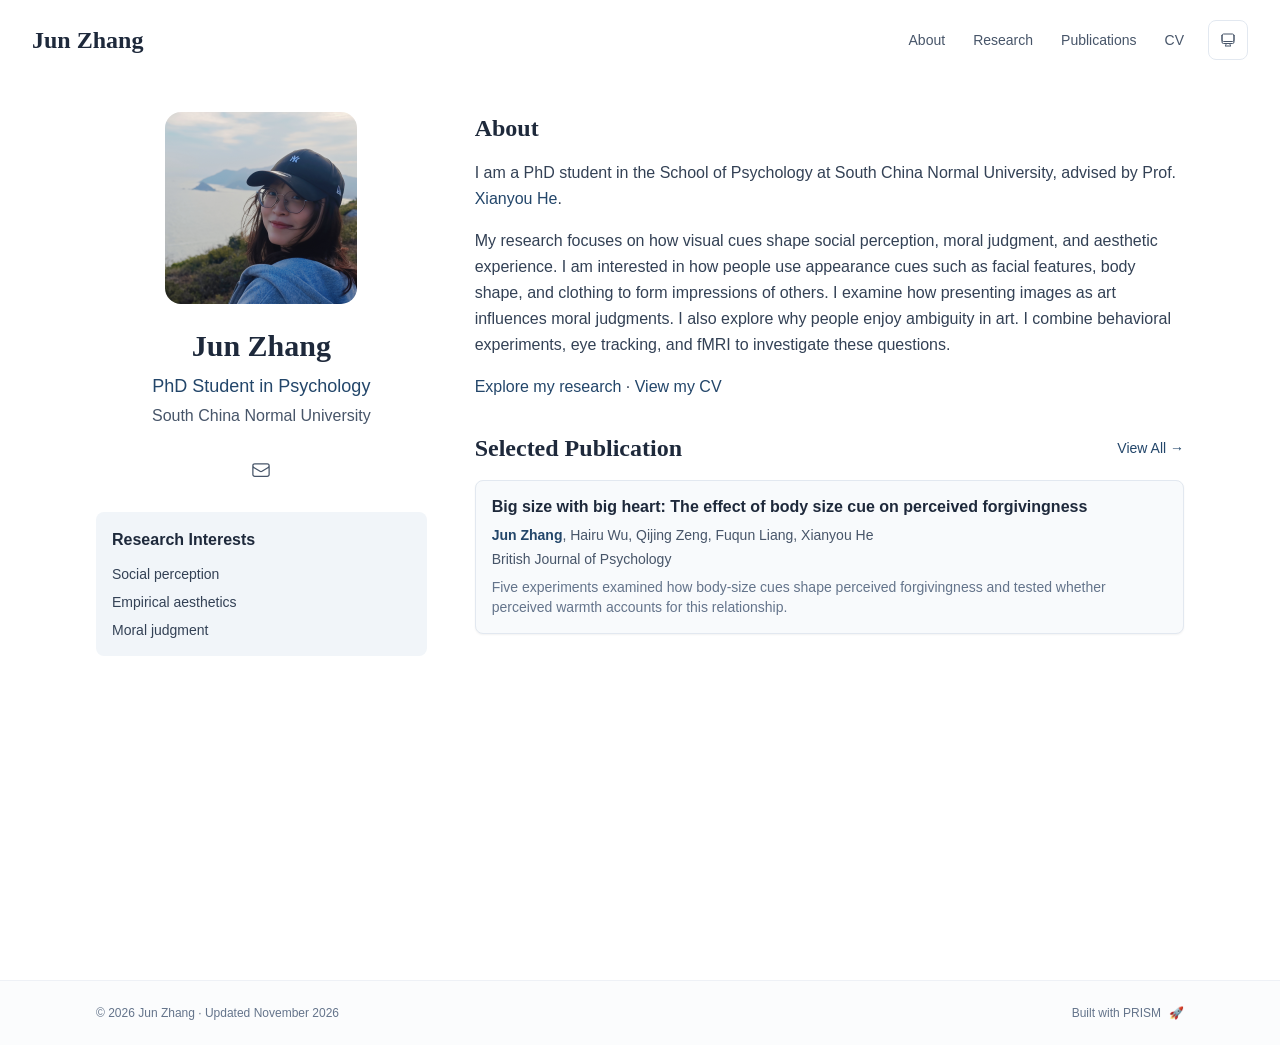
==== commit c285de4e: "Correct footer attribution to Jun Zhang" ====
--- a/index.html
+++ b/index.html
@@ -1,4 +1,4 @@
-<!DOCTYPE html><html lang="en" class="scroll-smooth"><head><meta charSet="utf-8"/><meta name="viewport" content="width=device-width, initial-scale=1"/><link rel="preload" as="image" href="/jun-zhang-portrait.jpg"/><link rel="stylesheet" href="/_next/static/css/7f908c7d14da1a8b.css" data-precedence="next"/><link rel="preload" as="script" fetchPriority="low" href="/_next/static/chunks/webpack-af78f5c2c11af041.js"/><script src="/_next/static/chunks/4bd1b696-70b6d399998de86a.js" async=""></script><script src="/_next/static/chunks/684-5aaa8290a129f299.js" async=""></script><script src="/_next/static/chunks/main-app-a77dc27b03417067.js" async=""></script><script src="/_next/static/chunks/461-a9a5d7b05a71d978.js" async=""></script><script src="/_next/static/chunks/874-6cc630662f3664af.js" async=""></script><script src="/_next/static/chunks/291-e39730cc9327e39b.js" async=""></script><script src="/_next/static/chunks/app/layout-fbc5459132df4d01.js" async=""></script><script src="/_next/static/chunks/178-595a94b9af1e67b5.js" async=""></script><script src="/_next/static/chunks/748-84df502d24ed20fb.js" async=""></script><script src="/_next/static/chunks/app/page-70fd69af6c935a46.js" async=""></script><link rel="icon" href="/favicon.svg" type="image/svg+xml"/><script>
+<!DOCTYPE html><html lang="en" class="scroll-smooth"><head><meta charSet="utf-8"/><meta name="viewport" content="width=device-width, initial-scale=1"/><link rel="preload" as="image" href="/jun-zhang-portrait.jpg"/><link rel="stylesheet" href="/_next/static/css/7f908c7d14da1a8b.css" data-precedence="next"/><link rel="preload" as="script" fetchPriority="low" href="/_next/static/chunks/webpack-af78f5c2c11af041.js"/><script src="/_next/static/chunks/4bd1b696-70b6d399998de86a.js" async=""></script><script src="/_next/static/chunks/684-5aaa8290a129f299.js" async=""></script><script src="/_next/static/chunks/main-app-a77dc27b03417067.js" async=""></script><script src="/_next/static/chunks/461-a9a5d7b05a71d978.js" async=""></script><script src="/_next/static/chunks/874-6cc630662f3664af.js" async=""></script><script src="/_next/static/chunks/291-e39730cc9327e39b.js" async=""></script><script src="/_next/static/chunks/app/layout-d4713ee8f23190b5.js" async=""></script><script src="/_next/static/chunks/178-595a94b9af1e67b5.js" async=""></script><script src="/_next/static/chunks/748-84df502d24ed20fb.js" async=""></script><script src="/_next/static/chunks/app/page-70fd69af6c935a46.js" async=""></script><link rel="icon" href="/favicon.svg" type="image/svg+xml"/><script>
               try {
                 const theme = localStorage.getItem('theme-storage');
                 const parsed = theme ? JSON.parse(theme) : null;
@@ -61,4 +61,4 @@
     }
   </script><title>Jun Zhang</title><meta name="description" content="Jun Zhang, PhD student in psychology at South China Normal University, studies social cognition and empirical aesthetics."/><meta name="author" content="Jun Zhang"/><meta name="keywords" content="Jun Zhang,PhD,Research,South China Normal University"/><meta name="creator" content="Jun Zhang"/><meta name="publisher" content="Jun Zhang"/><meta property="og:title" content="Jun Zhang"/><meta property="og:description" content="Jun Zhang, PhD student in psychology at South China Normal University, studies social cognition and empirical aesthetics."/><meta property="og:site_name" content="Jun Zhang&#x27;s Academic Website"/><meta property="og:locale" content="en_US"/><meta property="og:type" content="website"/><meta name="twitter:card" content="summary"/><meta name="twitter:title" content="Jun Zhang"/><meta name="twitter:description" content="Jun Zhang, PhD student in psychology at South China Normal University, studies social cognition and empirical aesthetics."/><link rel="icon" href="/favicon.svg"/><script>document.querySelectorAll('body link[rel="icon"], body link[rel="apple-touch-icon"]').forEach(el => document.head.appendChild(el))</script><script src="/_next/static/chunks/polyfills-42372ed130431b0a.js" noModule=""></script></head><body class="font-sans antialiased"><div style="visibility:hidden"><nav class="fixed top-0 left-0 right-0 z-50" data-headlessui-state=""><div class="transition-all duration-300 ease-out bg-transparent" style="transform:translateY(-100px)"><div class="max-w-7xl mx-auto px-4 sm:px-6 lg:px-8"><div class="flex justify-between items-center h-16 lg:h-20"><div class="flex-shrink-0" tabindex="0"><a class="text-xl lg:text-2xl font-serif font-semibold text-primary hover:text-accent transition-colors duration-200" href="/">Jun Zhang</a></div><div class="hidden lg:block"><div class="ml-10 flex items-center space-x-3"><div class="relative flex items-baseline space-x-1"><a data-nav-href="/" class="relative px-3 py-2 text-sm font-medium rounded-lg transition-colors duration-150 text-primary" href="/">About</a><a data-nav-href="/research/" class="relative px-3 py-2 text-sm font-medium rounded-lg transition-colors duration-150 text-neutral-600" href="/research/">Research</a><a data-nav-href="/publications/" class="relative px-3 py-2 text-sm font-medium rounded-lg transition-colors duration-150 text-neutral-600" href="/publications/">Publications</a><a data-nav-href="/cv/" class="relative px-3 py-2 text-sm font-medium rounded-lg transition-colors duration-150 text-neutral-600" href="/cv/">CV</a></div><div class="flex items-center justify-center w-10 h-10 rounded-lg border border-neutral-200 dark:border-[rgba(148,163,184,0.24)] bg-background dark:bg-neutral-800"><div class="w-4 h-4 rounded-full bg-neutral-300 animate-pulse"></div></div></div></div><div class="lg:hidden flex items-center space-x-2"><div class="flex items-center justify-center w-10 h-10 rounded-lg border border-neutral-200 dark:border-[rgba(148,163,184,0.24)] bg-background dark:bg-neutral-800"><div class="w-4 h-4 rounded-full bg-neutral-300 animate-pulse"></div></div><button class="inline-flex items-center justify-center p-2 rounded-md text-neutral-600 hover:text-primary hover:bg-neutral-100 dark:hover:bg-neutral-800 focus:outline-none focus:ring-2 focus:ring-inset focus:ring-accent transition-colors duration-200" id="headlessui-disclosure-button-«R7pdb»" type="button" aria-expanded="false" data-headlessui-state=""><span class="sr-only">Open main menu</span><div><svg xmlns="http://www.w3.org/2000/svg" fill="none" viewBox="0 0 24 24" stroke-width="1.5" stroke="currentColor" aria-hidden="true" data-slot="icon" class="block h-6 w-6"><path stroke-linecap="round" stroke-linejoin="round" d="M3.75 6.75h16.5M3.75 12h16.5m-16.5 5.25h16.5"></path></svg></div></button></div></div></div></div></nav><main class="min-h-screen pt-16 lg:pt-20"><div class="max-w-6xl mx-auto px-4 sm:px-6 lg:px-8 py-8 bg-background min-h-screen"><div class="grid grid-cols-1 lg:grid-cols-3 gap-12"><div class="lg:col-span-1"><div class="sticky top-8" style="opacity:0;transform:translateY(20px)"><div class="w-48 h-48 mx-auto mb-6 rounded-2xl overflow-hidden"><img alt="Jun Zhang" width="192" height="192" decoding="async" data-nimg="1" class="w-full h-full object-cover" style="color:transparent" src="/jun-zhang-portrait.jpg"/></div><div class="text-center mb-6"><h1 class="text-3xl font-serif font-bold text-primary mb-2">Jun Zhang</h1><p class="text-lg text-accent font-medium mb-1">PhD Student in Psychology</p><p class="text-neutral-600 mb-2">South China Normal University</p></div><div class="flex flex-wrap justify-center gap-3 sm:gap-4 mb-6 relative px-2"><div class="relative"><button class="p-2 sm:p-2 transition-colors duration-200 text-neutral-600 dark:text-neutral-400 hover:text-accent" aria-label="Email"><svg xmlns="http://www.w3.org/2000/svg" fill="none" viewBox="0 0 24 24" stroke-width="1.5" stroke="currentColor" aria-hidden="true" data-slot="icon" class="h-5 w-5"><path stroke-linecap="round" stroke-linejoin="round" d="M21.75 6.75v10.5a2.25 2.25 0 0 1-2.25 2.25h-15a2.25 2.25 0 0 1-2.25-2.25V6.75m19.5 0A2.25 2.25 0 0 0 19.5 4.5h-15a2.25 2.25 0 0 0-2.25 2.25m19.5 0v.243a2.25 2.25 0 0 1-1.07 1.916l-7.5 4.615a2.25 2.25 0 0 1-2.36 0L3.32 8.91a2.25 2.25 0 0 1-1.07-1.916V6.75"></path></svg></button></div></div><div class="bg-neutral-100 dark:bg-neutral-800 rounded-lg p-4 mb-6 hover:shadow-lg transition-all duration-200 hover:scale-[1.02]"><h3 class="font-semibold text-primary mb-3">Research Interests</h3><div class="space-y-2 text-sm text-neutral-700 dark:text-neutral-500"><div>Social perception</div><div>Empirical aesthetics</div><div>Moral judgment</div></div></div></div></div><div class="lg:col-span-2 space-y-8"><section id="about" class="scroll-mt-24 space-y-8"><section style="opacity:0;transform:translateY(20px)"><h2 class="text-2xl font-serif font-bold text-primary mb-4">About</h2><div class="text-neutral-700 dark:text-neutral-600 leading-relaxed"><p class="mb-4 last:mb-0">I am a PhD student in the School of Psychology at South China Normal University, advised by Prof. <a href="https://psy.scnu.edu.cn/a/20150624/8.html" node="[object Object]" target="_blank" rel="noopener noreferrer" class="text-accent font-medium transition-all duration-200 rounded hover:bg-accent/10 hover:shadow-sm">Xianyou He</a>.</p>
 <p class="mb-4 last:mb-0">My research focuses on how visual cues shape social perception, moral judgment, and aesthetic experience. I am interested in how people use appearance cues such as facial features, body shape, and clothing to form impressions of others. I examine how presenting images as art influences moral judgments. I also explore why people enjoy ambiguity in art. I combine behavioral experiments, eye tracking, and fMRI to investigate these questions.</p>
-<p class="mb-4 last:mb-0"><a href="/research/" node="[object Object]" target="_blank" rel="noopener noreferrer" class="text-accent font-medium transition-all duration-200 rounded hover:bg-accent/10 hover:shadow-sm">Explore my research</a> · <a href="/cv/" node="[object Object]" target="_blank" rel="noopener noreferrer" class="text-accent font-medium transition-all duration-200 rounded hover:bg-accent/10 hover:shadow-sm">View my CV</a></p></div></section><section style="opacity:0;transform:translateY(20px)"><div class="flex items-center justify-between mb-4"><h2 class="text-2xl font-serif font-bold text-primary">Selected Publication</h2><a class="text-accent hover:text-accent-dark text-sm font-medium transition-all duration-200 rounded hover:bg-accent/10 hover:shadow-sm" href="/publications/">View All<!-- --> →</a></div><div class="space-y-4"><div class="bg-neutral-50 dark:bg-neutral-800 p-4 rounded-lg shadow-sm border border-neutral-200 dark:border-[rgba(148,163,184,0.24)] hover:shadow-lg transition-all duration-200 hover:scale-[1.02]" style="opacity:0;transform:translateY(20px)"><h3 class="font-semibold text-primary mb-2 leading-tight">Big size with big heart: The effect of body size cue on perceived forgivingness</h3><p class="text-sm text-neutral-600 dark:text-neutral-500 mb-1"><span><span class="font-semibold text-accent ">Jun Zhang</span>, </span><span><span class=" ">Hairu Wu</span>, </span><span><span class=" ">Qijing Zeng</span>, </span><span><span class=" ">Fuqun Liang</span>, </span><span><span class=" ">Xianyou He</span></span></p><p class="text-sm text-neutral-600 dark:text-neutral-500 mb-2">British Journal of Psychology</p><p class="text-sm text-neutral-500 dark:text-neutral-500 line-clamp-2">Five experiments examined how body-size cues shape perceived forgivingness and tested whether perceived warmth accounts for this relationship.</p></div></div></section></section></div></div></div><!--$--><!--/$--><!--$--><!--/$--></main><footer class="border-t border-neutral-200/50 bg-neutral-50/50 dark:bg-neutral-900/50 dark:border-neutral-700/50"><div class="max-w-6xl mx-auto px-4 sm:px-6 lg:px-8 py-6"><div class="flex flex-col sm:flex-row justify-between items-center gap-2"><p class="text-xs text-neutral-500">© 2026 Yiming Yang · Updated <!-- -->November 2026</p><p class="text-xs text-neutral-500 flex items-center"><a href="https://github.com/xyjoey/PRISM" target="_blank" rel="noopener noreferrer">Built with PRISM</a><span class="ml-2">🚀</span></p></div></div></footer></div><script src="/_next/static/chunks/webpack-af78f5c2c11af041.js" async=""></script><script>(self.__next_f=self.__next_f||[]).push([0])</script><script>self.__next_f.push([1,"1:\"$Sreact.fragment\"\n3:I[3719,[\"461\",\"static/chunks/461-a9a5d7b05a71d978.js\",\"874\",\"static/chunks/874-6cc630662f3664af.js\",\"291\",\"static/chunks/291-e39730cc9327e39b.js\",\"177\",\"static/chunks/app/layout-fbc5459132df4d01.js\"],\"ThemeProvider\"]\n4:I[310,[\"461\",\"static/chunks/461-a9a5d7b05a71d978.js\",\"874\",\"static/chunks/874-6cc630662f3664af.js\",\"291\",\"static/chunks/291-e39730cc9327e39b.js\",\"177\",\"static/chunks/app/layout-fbc5459132df4d01.js\"],\"LocaleProvider\"]\n5:I[4574,[\"461\",\"static/chunks/461-a9a5d7b05a71d978.js\",\"874\",\"static/chunks/874-6cc630662f3664af.js\",\"291\",\"static/chunks/291-e39730cc9327e39b.js\",\"177\",\"static/chunks/app/layout-fbc5459132df4d01.js\"],\"default\"]\n6:I[7555,[],\"\"]\n7:I[1295,[],\"\"]\n8:I[2548,[\"461\",\"static/chunks/461-a9a5d7b05a71d978.js\",\"874\",\"static/chunks/874-6cc630662f3664af.js\",\"291\",\"static/chunks/291-e39730cc9327e39b.js\",\"177\",\"static/chunks/app/layout-fbc5459132df4d01.js\"],\"default\"]\n9:I[6613,[\"461\",\"static/chunks/461-a9a5d7b05a71d978.js\",\"178\",\"static/chunks/178-595a94b9af1e67b5.js\",\"874\",\"static/chunks/874-6cc630662f3664af.js\",\"748\",\"static/chunks/748-84df502d24ed20fb.js\",\"974\",\"static/chunks/app/page-70fd69af6c935a46.js\"],\"default\"]\na:I[9665,[],\"MetadataBoundary\"]\nc:I[9665,[],\"OutletBoundary\"]\nf:I[4911,[],\"AsyncMetadataOutlet\"]\n11:I[9665,[],\"ViewportBoundary\"]\n13:I[6614,[],\"\"]\n:HL[\"/_next/static/css/7f908c7d14da1a8b.css\",\"style\"]\n2:T5c3,\n    try {\n      const cfg = {\"enabled\":false,\"locales\":[\"en\"],\"defaultLocale\":\"en\",\"mode\":\"fixed\",\"fixedLocale\":\"en\",\"persist\":false,\"switcher\":false,\"labels\":{\"en\":\"en\"}};\n      const storageKey = 'locale-storage';\n      const normalize = (value) =\u003e typeof value === 'string' ? value.trim().replace('_', '-').toLowerCase() : '';\n      const matchLocale = (candidate) =\u003e {\n        const normalized = normalize(candidate);\n        if (!normalized) return null;\n        if (cfg.locales.includes(normalized)) return normalized;\n        const language = normalized.split('-')[0];\n        if (cfg.locales.includes(language)) return language;\n        return null;\n      }"])</script><script>self.__next_f.push([1,";\n\n      let resolved = null;\n\n      if (!cfg.enabled) {\n        resolved = cfg.defaultLocale;\n      } else if (cfg.persist) {\n        resolved = matchLocale(localStorage.getItem(storageKey));\n      }\n\n      if (!resolved) {\n        if (cfg.mode === 'fixed') {\n          resolved = cfg.fixedLocale;\n        } else {\n          resolved = matchLocale(navigator.language);\n        }\n      }\n\n      if (!resolved) {\n        resolved = cfg.defaultLocale;\n      }\n\n      const root = document.documentElement;\n      root.lang = resolved;\n      root.setAttribute('data-locale', resolved);\n\n      if (cfg.persist) {\n        localStorage.setItem(storageKey, resolved);\n      }\n    } catch (e) {\n      const root = document.documentElement;\n      root.lang = 'en';\n      root.setAttribute('data-locale', 'en');\n    }\n  "])</script><script>self.__next_f.push([1,"0:{\"P\":null,\"b\":\"lzOcTUimvpQCO81eo5ouz\",\"p\":\"\",\"c\":[\"\",\"\"],\"i\":false,\"f\":[[[\"\",{\"children\":[\"__PAGE__\",{}]},\"$undefined\",\"$undefined\",true],[\"\",[\"$\",\"$1\",\"c\",{\"children\":[[[\"$\",\"link\",\"0\",{\"rel\":\"stylesheet\",\"href\":\"/_next/static/css/7f908c7d14da1a8b.css\",\"precedence\":\"next\",\"crossOrigin\":\"$undefined\",\"nonce\":\"$undefined\"}]],[\"$\",\"html\",null,{\"lang\":\"en\",\"className\":\"scroll-smooth\",\"suppressHydrationWarning\":true,\"children\":[[\"$\",\"head\",null,{\"children\":[[\"$\",\"link\",null,{\"rel\":\"icon\",\"href\":\"/favicon.svg\",\"type\":\"image/svg+xml\"}],[\"$\",\"script\",null,{\"dangerouslySetInnerHTML\":{\"__html\":\"\\n              try {\\n                const theme = localStorage.getItem('theme-storage');\\n                const parsed = theme ? JSON.parse(theme) : null;\\n                const setting = parsed?.state?.theme || 'system';\\n                const prefersDark = typeof window !== 'undefined' \u0026\u0026 window.matchMedia \u0026\u0026 window.matchMedia('(prefers-color-scheme: dark)').matches;\\n                const effective = setting === 'dark' ? 'dark' : (setting === 'light' ? 'light' : (prefersDark ? 'dark' : 'light'));\\n                var root = document.documentElement;\\n                root.classList.add(effective);\\n                root.setAttribute('data-theme', effective);\\n              } catch (e) {\\n                var root = document.documentElement;\\n                root.classList.add('light');\\n                root.setAttribute('data-theme', 'light');\\n              }\\n            \"}}],[\"$\",\"script\",null,{\"dangerouslySetInnerHTML\":{\"__html\":\"$2\"}}]]}],[\"$\",\"body\",null,{\"className\":\"font-sans antialiased\",\"children\":[\"$\",\"$L3\",null,{\"children\":[\"$\",\"$L4\",null,{\"config\":{\"enabled\":false,\"locales\":[\"en\"],\"defaultLocale\":\"en\",\"mode\":\"fixed\",\"fixedLocale\":\"en\",\"persist\":false,\"switcher\":false,\"labels\":{\"en\":\"en\"}},\"children\":[[\"$\",\"$L5\",null,{\"items\":[{\"title\":\"About\",\"type\":\"page\",\"target\":\"about\",\"href\":\"/\"},{\"title\":\"Research\",\"type\":\"page\",\"target\":\"research\",\"href\":\"/research/\"},{\"title\":\"Publications\",\"type\":\"page\",\"target\":\"publications\",\"href\":\"/publications/\"},{\"title\":\"CV\",\"type\":\"page\",\"target\":\"cv\",\"href\":\"/cv/\"}],\"siteTitle\":\"Jun Zhang\",\"enableOnePageMode\":false,\"i18n\":\"$0:f:0:1:1:props:children:1:props:children:1:props:children:props:children:props:config\",\"itemsByLocale\":{\"en\":[{\"title\":\"About\",\"type\":\"page\",\"target\":\"about\",\"href\":\"/\"},{\"title\":\"Research\",\"type\":\"page\",\"target\":\"research\",\"href\":\"/research/\"},{\"title\":\"Publications\",\"type\":\"page\",\"target\":\"publications\",\"href\":\"/publications/\"},{\"title\":\"CV\",\"type\":\"page\",\"target\":\"cv\",\"href\":\"/cv/\"}]},\"siteTitleByLocale\":{\"en\":\"Jun Zhang\"}}],[\"$\",\"main\",null,{\"className\":\"min-h-screen pt-16 lg:pt-20\",\"children\":[\"$\",\"$L6\",null,{\"parallelRouterKey\":\"children\",\"error\":\"$undefined\",\"errorStyles\":\"$undefined\",\"errorScripts\":\"$undefined\",\"template\":[\"$\",\"$L7\",null,{}],\"templateStyles\":\"$undefined\",\"templateScripts\":\"$undefined\",\"notFound\":[[[\"$\",\"title\",null,{\"children\":\"404: This page could not be found.\"}],[\"$\",\"div\",null,{\"style\":{\"fontFamily\":\"system-ui,\\\"Segoe UI\\\",Roboto,Helvetica,Arial,sans-serif,\\\"Apple Color Emoji\\\",\\\"Segoe UI Emoji\\\"\",\"height\":\"100vh\",\"textAlign\":\"center\",\"display\":\"flex\",\"flexDirection\":\"column\",\"alignItems\":\"center\",\"justifyContent\":\"center\"},\"children\":[\"$\",\"div\",null,{\"children\":[[\"$\",\"style\",null,{\"dangerouslySetInnerHTML\":{\"__html\":\"body{color:#000;background:#fff;margin:0}.next-error-h1{border-right:1px solid rgba(0,0,0,.3)}@media (prefers-color-scheme:dark){body{color:#fff;background:#000}.next-error-h1{border-right:1px solid rgba(255,255,255,.3)}}\"}}],[\"$\",\"h1\",null,{\"className\":\"next-error-h1\",\"style\":{\"display\":\"inline-block\",\"margin\":\"0 20px 0 0\",\"padding\":\"0 23px 0 0\",\"fontSize\":24,\"fontWeight\":500,\"verticalAlign\":\"top\",\"lineHeight\":\"49px\"},\"children\":404}],[\"$\",\"div\",null,{\"style\":{\"display\":\"inline-block\"},\"children\":[\"$\",\"h2\",null,{\"style\":{\"fontSize\":14,\"fontWeight\":400,\"lineHeight\":\"49px\",\"margin\":0},\"children\":\"This page could not be found.\"}]}]]}]}]],[]],\"forbidden\":\"$undefined\",\"unauthorized\":\"$undefined\"}]}],[\"$\",\"$L8\",null,{\"lastUpdated\":\"November 2026\",\"lastUpdatedByLocale\":{\"en\":\"November 2026\"},\"defaultLocale\":\"en\"}]]}]}]}]]}]]}],{\"children\":[\"__PAGE__\",[\"$\",\"$1\",\"c\",{\"children\":[[\"$\",\"$L9\",null,{\"dataByLocale\":{\"en\":{\"author\":{\"name\":\"Jun Zhang\",\"title\":\"PhD Student in Psychology\",\"institution\":\"South China Normal University\",\"avatar\":\"/jun-zhang-portrait.jpg\"},\"social\":{\"email\":\"jun_zhang@m.scnu.cn\"},\"features\":{\"enable_likes\":false,\"enable_one_page_mode\":false},\"enableOnePageMode\":false,\"researchInterests\":[\"Social perception\",\"Empirical aesthetics\",\"Moral judgment\"],\"pagesToShow\":[{\"type\":\"about\",\"id\":\"about\",\"sections\":[{\"id\":\"about\",\"type\":\"markdown\",\"source\":\"bio.md\",\"title\":\"About\",\"content\":\"I am a PhD student in the School of Psychology at South China Normal University, advised by Prof. [Xianyou He](https://psy.scnu.edu.cn/a/20150624/8.html).\\r\\n\\r\\nMy research focuses on how visual cues shape social perception, moral judgment, and aesthetic experience. I am interested in how people use appearance cues such as facial features, body shape, and clothing to form impressions of others. I examine how presenting images as art influences moral judgments. I also explore why people enjoy ambiguity in art. I combine behavioral experiments, eye tracking, and fMRI to investigate these questions.\\r\\n\\r\\n[Explore my research](/research/) · [View my CV](/cv/)\\r\\n\"},{\"id\":\"featured_publications\",\"type\":\"publications\",\"title\":\"Selected Publication\",\"filter\":\"selected\",\"limit\":1,\"publications\":[{\"id\":\"zhang2026forgivingness\",\"title\":\"Big size with big heart: The effect of body size cue on perceived forgivingness\",\"titleNodes\":[{\"type\":\"text\",\"text\":\"Big size with big heart: The effect of body size cue on perceived forgivingness\"}],\"authors\":[{\"name\":\"Jun Zhang\",\"isHighlighted\":true,\"isCorresponding\":false,\"isCoAuthor\":false},{\"name\":\"Hairu Wu\",\"isHighlighted\":false,\"isCorresponding\":false,\"isCoAuthor\":false},{\"name\":\"Qijing Zeng\",\"isHighlighted\":false,\"isCorresponding\":false,\"isCoAuthor\":false},{\"name\":\"Fuqun Liang\",\"isHighlighted\":false,\"isCorresponding\":false,\"isCoAuthor\":false},{\"name\":\"Xianyou He\",\"isHighlighted\":false,\"isCorresponding\":false,\"isCoAuthor\":false}],\"year\":2026,\"month\":\"7\",\"type\":\"journal\",\"status\":\"published\",\"tags\":[],\"keywords\":\"$0:f:0:1:2:children:1:props:children:0:props:dataByLocale:en:pagesToShow:0:sections:1:publications:0:tags\",\"researchArea\":\"machine-learning\",\"journal\":\"British Journal of Psychology\",\"conference\":\"\",\"doi\":\"10.1111/bjop.70098\",\"abstract\":\"\",\"description\":\"Five experiments examined how body-size cues shape perceived forgivingness and tested whether perceived warmth accounts for this relationship.\",\"selected\":true,\"bibtex\":\"@article{zhang2026forgivingness,\\n  title = {Big size with big heart: The effect of body size cue on perceived forgivingness},\\n  author = {Zhang, Jun and Wu, Hairu and Zeng, Qijing and Liang, Fuqun and He, Xianyou},\\n  journal = {British Journal of Psychology},\\n  year = {2026},\\n  month = {jul},\\n  note = {Advance online publication.},\\n  doi = {10.1111/bjop.70098}\\n}\"}]}]}]}},\"defaultLocale\":\"en\"}],[\"$\",\"$La\",null,{\"children\":\"$Lb\"}],null,[\"$\",\"$Lc\",null,{\"children\":[\"$Ld\",\"$Le\",[\"$\",\"$Lf\",null,{\"promise\":\"$@10\"}]]}]]}],{},null,false]},null,false],[\"$\",\"$1\",\"h\",{\"children\":[null,[\"$\",\"$1\",\"_NsxmFICaYHJEtPdfnpCB\",{\"children\":[[\"$\",\"$L11\",null,{\"children\":\"$L12\"}],null]}],null]}],false]],\"m\":\"$undefined\",\"G\":[\"$13\",\"$undefined\"],\"s\":false,\"S\":true}\n"])</script><script>self.__next_f.push([1,"14:\"$Sreact.suspense\"\n15:I[4911,[],\"AsyncMetadata\"]\nb:[\"$\",\"$14\",null,{\"fallback\":null,\"children\":[\"$\",\"$L15\",null,{\"promise\":\"$@16\"}]}]\n"])</script><script>self.__next_f.push([1,"e:null\n"])</script><script>self.__next_f.push([1,"12:[[\"$\",\"meta\",\"0\",{\"charSet\":\"utf-8\"}],[\"$\",\"meta\",\"1\",{\"name\":\"viewport\",\"content\":\"width=device-width, initial-scale=1\"}]]\nd:null\n"])</script><script>self.__next_f.push([1,"16:{\"metadata\":[[\"$\",\"title\",\"0\",{\"children\":\"Jun Zhang\"}],[\"$\",\"meta\",\"1\",{\"name\":\"description\",\"content\":\"Jun Zhang, PhD student in psychology at South China Normal University, studies social cognition and empirical aesthetics.\"}],[\"$\",\"meta\",\"2\",{\"name\":\"author\",\"content\":\"Jun Zhang\"}],[\"$\",\"meta\",\"3\",{\"name\":\"keywords\",\"content\":\"Jun Zhang,PhD,Research,South China Normal University\"}],[\"$\",\"meta\",\"4\",{\"name\":\"creator\",\"content\":\"Jun Zhang\"}],[\"$\",\"meta\",\"5\",{\"name\":\"publisher\",\"content\":\"Jun Zhang\"}],[\"$\",\"meta\",\"6\",{\"property\":\"og:title\",\"content\":\"Jun Zhang\"}],[\"$\",\"meta\",\"7\",{\"property\":\"og:description\",\"content\":\"Jun Zhang, PhD student in psychology at South China Normal University, studies social cognition and empirical aesthetics.\"}],[\"$\",\"meta\",\"8\",{\"property\":\"og:site_name\",\"content\":\"Jun Zhang's Academic Website\"}],[\"$\",\"meta\",\"9\",{\"property\":\"og:locale\",\"content\":\"en_US\"}],[\"$\",\"meta\",\"10\",{\"property\":\"og:type\",\"content\":\"website\"}],[\"$\",\"meta\",\"11\",{\"name\":\"twitter:card\",\"content\":\"summary\"}],[\"$\",\"meta\",\"12\",{\"name\":\"twitter:title\",\"content\":\"Jun Zhang\"}],[\"$\",\"meta\",\"13\",{\"name\":\"twitter:description\",\"content\":\"Jun Zhang, PhD student in psychology at South China Normal University, studies social cognition and empirical aesthetics.\"}],[\"$\",\"link\",\"14\",{\"rel\":\"icon\",\"href\":\"/favicon.svg\"}]],\"error\":null,\"digest\":\"$undefined\"}\n10:{\"metadata\":\"$16:metadata\",\"error\":null,\"digest\":\"$undefined\"}\n"])</script></body></html>+<p class="mb-4 last:mb-0"><a href="/research/" node="[object Object]" target="_blank" rel="noopener noreferrer" class="text-accent font-medium transition-all duration-200 rounded hover:bg-accent/10 hover:shadow-sm">Explore my research</a> · <a href="/cv/" node="[object Object]" target="_blank" rel="noopener noreferrer" class="text-accent font-medium transition-all duration-200 rounded hover:bg-accent/10 hover:shadow-sm">View my CV</a></p></div></section><section style="opacity:0;transform:translateY(20px)"><div class="flex items-center justify-between mb-4"><h2 class="text-2xl font-serif font-bold text-primary">Selected Publication</h2><a class="text-accent hover:text-accent-dark text-sm font-medium transition-all duration-200 rounded hover:bg-accent/10 hover:shadow-sm" href="/publications/">View All<!-- --> →</a></div><div class="space-y-4"><div class="bg-neutral-50 dark:bg-neutral-800 p-4 rounded-lg shadow-sm border border-neutral-200 dark:border-[rgba(148,163,184,0.24)] hover:shadow-lg transition-all duration-200 hover:scale-[1.02]" style="opacity:0;transform:translateY(20px)"><h3 class="font-semibold text-primary mb-2 leading-tight">Big size with big heart: The effect of body size cue on perceived forgivingness</h3><p class="text-sm text-neutral-600 dark:text-neutral-500 mb-1"><span><span class="font-semibold text-accent ">Jun Zhang</span>, </span><span><span class=" ">Hairu Wu</span>, </span><span><span class=" ">Qijing Zeng</span>, </span><span><span class=" ">Fuqun Liang</span>, </span><span><span class=" ">Xianyou He</span></span></p><p class="text-sm text-neutral-600 dark:text-neutral-500 mb-2">British Journal of Psychology</p><p class="text-sm text-neutral-500 dark:text-neutral-500 line-clamp-2">Five experiments examined how body-size cues shape perceived forgivingness and tested whether perceived warmth accounts for this relationship.</p></div></div></section></section></div></div></div><!--$--><!--/$--><!--$--><!--/$--></main><footer class="border-t border-neutral-200/50 bg-neutral-50/50 dark:bg-neutral-900/50 dark:border-neutral-700/50"><div class="max-w-6xl mx-auto px-4 sm:px-6 lg:px-8 py-6"><div class="flex flex-col sm:flex-row justify-between items-center gap-2"><p class="text-xs text-neutral-500">© 2026 Jun Zhang · Updated <!-- -->November 2026</p><p class="text-xs text-neutral-500 flex items-center"><a href="https://github.com/xyjoey/PRISM" target="_blank" rel="noopener noreferrer">Built with PRISM</a><span class="ml-2">🚀</span></p></div></div></footer></div><script src="/_next/static/chunks/webpack-af78f5c2c11af041.js" async=""></script><script>(self.__next_f=self.__next_f||[]).push([0])</script><script>self.__next_f.push([1,"1:\"$Sreact.fragment\"\n3:I[3719,[\"461\",\"static/chunks/461-a9a5d7b05a71d978.js\",\"874\",\"static/chunks/874-6cc630662f3664af.js\",\"291\",\"static/chunks/291-e39730cc9327e39b.js\",\"177\",\"static/chunks/app/layout-d4713ee8f23190b5.js\"],\"ThemeProvider\"]\n4:I[310,[\"461\",\"static/chunks/461-a9a5d7b05a71d978.js\",\"874\",\"static/chunks/874-6cc630662f3664af.js\",\"291\",\"static/chunks/291-e39730cc9327e39b.js\",\"177\",\"static/chunks/app/layout-d4713ee8f23190b5.js\"],\"LocaleProvider\"]\n5:I[4574,[\"461\",\"static/chunks/461-a9a5d7b05a71d978.js\",\"874\",\"static/chunks/874-6cc630662f3664af.js\",\"291\",\"static/chunks/291-e39730cc9327e39b.js\",\"177\",\"static/chunks/app/layout-d4713ee8f23190b5.js\"],\"default\"]\n6:I[7555,[],\"\"]\n7:I[1295,[],\"\"]\n8:I[2548,[\"461\",\"static/chunks/461-a9a5d7b05a71d978.js\",\"874\",\"static/chunks/874-6cc630662f3664af.js\",\"291\",\"static/chunks/291-e39730cc9327e39b.js\",\"177\",\"static/chunks/app/layout-d4713ee8f23190b5.js\"],\"default\"]\n9:I[6613,[\"461\",\"static/chunks/461-a9a5d7b05a71d978.js\",\"178\",\"static/chunks/178-595a94b9af1e67b5.js\",\"874\",\"static/chunks/874-6cc630662f3664af.js\",\"748\",\"static/chunks/748-84df502d24ed20fb.js\",\"974\",\"static/chunks/app/page-70fd69af6c935a46.js\"],\"default\"]\na:I[9665,[],\"MetadataBoundary\"]\nc:I[9665,[],\"OutletBoundary\"]\nf:I[4911,[],\"AsyncMetadataOutlet\"]\n11:I[9665,[],\"ViewportBoundary\"]\n13:I[6614,[],\"\"]\n:HL[\"/_next/static/css/7f908c7d14da1a8b.css\",\"style\"]\n2:T5c3,\n    try {\n      const cfg = {\"enabled\":false,\"locales\":[\"en\"],\"defaultLocale\":\"en\",\"mode\":\"fixed\",\"fixedLocale\":\"en\",\"persist\":false,\"switcher\":false,\"labels\":{\"en\":\"en\"}};\n      const storageKey = 'locale-storage';\n      const normalize = (value) =\u003e typeof value === 'string' ? value.trim().replace('_', '-').toLowerCase() : '';\n      const matchLocale = (candidate) =\u003e {\n        const normalized = normalize(candidate);\n        if (!normalized) return null;\n        if (cfg.locales.includes(normalized)) return normalized;\n        const language = normalized.split('-')[0];\n        if (cfg.locales.includes(language)) return language;\n        return null;\n      }"])</script><script>self.__next_f.push([1,";\n\n      let resolved = null;\n\n      if (!cfg.enabled) {\n        resolved = cfg.defaultLocale;\n      } else if (cfg.persist) {\n        resolved = matchLocale(localStorage.getItem(storageKey));\n      }\n\n      if (!resolved) {\n        if (cfg.mode === 'fixed') {\n          resolved = cfg.fixedLocale;\n        } else {\n          resolved = matchLocale(navigator.language);\n        }\n      }\n\n      if (!resolved) {\n        resolved = cfg.defaultLocale;\n      }\n\n      const root = document.documentElement;\n      root.lang = resolved;\n      root.setAttribute('data-locale', resolved);\n\n      if (cfg.persist) {\n        localStorage.setItem(storageKey, resolved);\n      }\n    } catch (e) {\n      const root = document.documentElement;\n      root.lang = 'en';\n      root.setAttribute('data-locale', 'en');\n    }\n  "])</script><script>self.__next_f.push([1,"0:{\"P\":null,\"b\":\"pYur6aRfpIZG8WqM452ZD\",\"p\":\"\",\"c\":[\"\",\"\"],\"i\":false,\"f\":[[[\"\",{\"children\":[\"__PAGE__\",{}]},\"$undefined\",\"$undefined\",true],[\"\",[\"$\",\"$1\",\"c\",{\"children\":[[[\"$\",\"link\",\"0\",{\"rel\":\"stylesheet\",\"href\":\"/_next/static/css/7f908c7d14da1a8b.css\",\"precedence\":\"next\",\"crossOrigin\":\"$undefined\",\"nonce\":\"$undefined\"}]],[\"$\",\"html\",null,{\"lang\":\"en\",\"className\":\"scroll-smooth\",\"suppressHydrationWarning\":true,\"children\":[[\"$\",\"head\",null,{\"children\":[[\"$\",\"link\",null,{\"rel\":\"icon\",\"href\":\"/favicon.svg\",\"type\":\"image/svg+xml\"}],[\"$\",\"script\",null,{\"dangerouslySetInnerHTML\":{\"__html\":\"\\n              try {\\n                const theme = localStorage.getItem('theme-storage');\\n                const parsed = theme ? JSON.parse(theme) : null;\\n                const setting = parsed?.state?.theme || 'system';\\n                const prefersDark = typeof window !== 'undefined' \u0026\u0026 window.matchMedia \u0026\u0026 window.matchMedia('(prefers-color-scheme: dark)').matches;\\n                const effective = setting === 'dark' ? 'dark' : (setting === 'light' ? 'light' : (prefersDark ? 'dark' : 'light'));\\n                var root = document.documentElement;\\n                root.classList.add(effective);\\n                root.setAttribute('data-theme', effective);\\n              } catch (e) {\\n                var root = document.documentElement;\\n                root.classList.add('light');\\n                root.setAttribute('data-theme', 'light');\\n              }\\n            \"}}],[\"$\",\"script\",null,{\"dangerouslySetInnerHTML\":{\"__html\":\"$2\"}}]]}],[\"$\",\"body\",null,{\"className\":\"font-sans antialiased\",\"children\":[\"$\",\"$L3\",null,{\"children\":[\"$\",\"$L4\",null,{\"config\":{\"enabled\":false,\"locales\":[\"en\"],\"defaultLocale\":\"en\",\"mode\":\"fixed\",\"fixedLocale\":\"en\",\"persist\":false,\"switcher\":false,\"labels\":{\"en\":\"en\"}},\"children\":[[\"$\",\"$L5\",null,{\"items\":[{\"title\":\"About\",\"type\":\"page\",\"target\":\"about\",\"href\":\"/\"},{\"title\":\"Research\",\"type\":\"page\",\"target\":\"research\",\"href\":\"/research/\"},{\"title\":\"Publications\",\"type\":\"page\",\"target\":\"publications\",\"href\":\"/publications/\"},{\"title\":\"CV\",\"type\":\"page\",\"target\":\"cv\",\"href\":\"/cv/\"}],\"siteTitle\":\"Jun Zhang\",\"enableOnePageMode\":false,\"i18n\":\"$0:f:0:1:1:props:children:1:props:children:1:props:children:props:children:props:config\",\"itemsByLocale\":{\"en\":[{\"title\":\"About\",\"type\":\"page\",\"target\":\"about\",\"href\":\"/\"},{\"title\":\"Research\",\"type\":\"page\",\"target\":\"research\",\"href\":\"/research/\"},{\"title\":\"Publications\",\"type\":\"page\",\"target\":\"publications\",\"href\":\"/publications/\"},{\"title\":\"CV\",\"type\":\"page\",\"target\":\"cv\",\"href\":\"/cv/\"}]},\"siteTitleByLocale\":{\"en\":\"Jun Zhang\"}}],[\"$\",\"main\",null,{\"className\":\"min-h-screen pt-16 lg:pt-20\",\"children\":[\"$\",\"$L6\",null,{\"parallelRouterKey\":\"children\",\"error\":\"$undefined\",\"errorStyles\":\"$undefined\",\"errorScripts\":\"$undefined\",\"template\":[\"$\",\"$L7\",null,{}],\"templateStyles\":\"$undefined\",\"templateScripts\":\"$undefined\",\"notFound\":[[[\"$\",\"title\",null,{\"children\":\"404: This page could not be found.\"}],[\"$\",\"div\",null,{\"style\":{\"fontFamily\":\"system-ui,\\\"Segoe UI\\\",Roboto,Helvetica,Arial,sans-serif,\\\"Apple Color Emoji\\\",\\\"Segoe UI Emoji\\\"\",\"height\":\"100vh\",\"textAlign\":\"center\",\"display\":\"flex\",\"flexDirection\":\"column\",\"alignItems\":\"center\",\"justifyContent\":\"center\"},\"children\":[\"$\",\"div\",null,{\"children\":[[\"$\",\"style\",null,{\"dangerouslySetInnerHTML\":{\"__html\":\"body{color:#000;background:#fff;margin:0}.next-error-h1{border-right:1px solid rgba(0,0,0,.3)}@media (prefers-color-scheme:dark){body{color:#fff;background:#000}.next-error-h1{border-right:1px solid rgba(255,255,255,.3)}}\"}}],[\"$\",\"h1\",null,{\"className\":\"next-error-h1\",\"style\":{\"display\":\"inline-block\",\"margin\":\"0 20px 0 0\",\"padding\":\"0 23px 0 0\",\"fontSize\":24,\"fontWeight\":500,\"verticalAlign\":\"top\",\"lineHeight\":\"49px\"},\"children\":404}],[\"$\",\"div\",null,{\"style\":{\"display\":\"inline-block\"},\"children\":[\"$\",\"h2\",null,{\"style\":{\"fontSize\":14,\"fontWeight\":400,\"lineHeight\":\"49px\",\"margin\":0},\"children\":\"This page could not be found.\"}]}]]}]}]],[]],\"forbidden\":\"$undefined\",\"unauthorized\":\"$undefined\"}]}],[\"$\",\"$L8\",null,{\"lastUpdated\":\"November 2026\",\"lastUpdatedByLocale\":{\"en\":\"November 2026\"},\"defaultLocale\":\"en\"}]]}]}]}]]}]]}],{\"children\":[\"__PAGE__\",[\"$\",\"$1\",\"c\",{\"children\":[[\"$\",\"$L9\",null,{\"dataByLocale\":{\"en\":{\"author\":{\"name\":\"Jun Zhang\",\"title\":\"PhD Student in Psychology\",\"institution\":\"South China Normal University\",\"avatar\":\"/jun-zhang-portrait.jpg\"},\"social\":{\"email\":\"jun_zhang@m.scnu.cn\"},\"features\":{\"enable_likes\":false,\"enable_one_page_mode\":false},\"enableOnePageMode\":false,\"researchInterests\":[\"Social perception\",\"Empirical aesthetics\",\"Moral judgment\"],\"pagesToShow\":[{\"type\":\"about\",\"id\":\"about\",\"sections\":[{\"id\":\"about\",\"type\":\"markdown\",\"source\":\"bio.md\",\"title\":\"About\",\"content\":\"I am a PhD student in the School of Psychology at South China Normal University, advised by Prof. [Xianyou He](https://psy.scnu.edu.cn/a/20150624/8.html).\\r\\n\\r\\nMy research focuses on how visual cues shape social perception, moral judgment, and aesthetic experience. I am interested in how people use appearance cues such as facial features, body shape, and clothing to form impressions of others. I examine how presenting images as art influences moral judgments. I also explore why people enjoy ambiguity in art. I combine behavioral experiments, eye tracking, and fMRI to investigate these questions.\\r\\n\\r\\n[Explore my research](/research/) · [View my CV](/cv/)\\r\\n\"},{\"id\":\"featured_publications\",\"type\":\"publications\",\"title\":\"Selected Publication\",\"filter\":\"selected\",\"limit\":1,\"publications\":[{\"id\":\"zhang2026forgivingness\",\"title\":\"Big size with big heart: The effect of body size cue on perceived forgivingness\",\"titleNodes\":[{\"type\":\"text\",\"text\":\"Big size with big heart: The effect of body size cue on perceived forgivingness\"}],\"authors\":[{\"name\":\"Jun Zhang\",\"isHighlighted\":true,\"isCorresponding\":false,\"isCoAuthor\":false},{\"name\":\"Hairu Wu\",\"isHighlighted\":false,\"isCorresponding\":false,\"isCoAuthor\":false},{\"name\":\"Qijing Zeng\",\"isHighlighted\":false,\"isCorresponding\":false,\"isCoAuthor\":false},{\"name\":\"Fuqun Liang\",\"isHighlighted\":false,\"isCorresponding\":false,\"isCoAuthor\":false},{\"name\":\"Xianyou He\",\"isHighlighted\":false,\"isCorresponding\":false,\"isCoAuthor\":false}],\"year\":2026,\"month\":\"7\",\"type\":\"journal\",\"status\":\"published\",\"tags\":[],\"keywords\":\"$0:f:0:1:2:children:1:props:children:0:props:dataByLocale:en:pagesToShow:0:sections:1:publications:0:tags\",\"researchArea\":\"machine-learning\",\"journal\":\"British Journal of Psychology\",\"conference\":\"\",\"doi\":\"10.1111/bjop.70098\",\"abstract\":\"\",\"description\":\"Five experiments examined how body-size cues shape perceived forgivingness and tested whether perceived warmth accounts for this relationship.\",\"selected\":true,\"bibtex\":\"@article{zhang2026forgivingness,\\n  title = {Big size with big heart: The effect of body size cue on perceived forgivingness},\\n  author = {Zhang, Jun and Wu, Hairu and Zeng, Qijing and Liang, Fuqun and He, Xianyou},\\n  journal = {British Journal of Psychology},\\n  year = {2026},\\n  month = {jul},\\n  note = {Advance online publication.},\\n  doi = {10.1111/bjop.70098}\\n}\"}]}]}]}},\"defaultLocale\":\"en\"}],[\"$\",\"$La\",null,{\"children\":\"$Lb\"}],null,[\"$\",\"$Lc\",null,{\"children\":[\"$Ld\",\"$Le\",[\"$\",\"$Lf\",null,{\"promise\":\"$@10\"}]]}]]}],{},null,false]},null,false],[\"$\",\"$1\",\"h\",{\"children\":[null,[\"$\",\"$1\",\"h-ffAszzHCU3eiLL3x83q\",{\"children\":[[\"$\",\"$L11\",null,{\"children\":\"$L12\"}],null]}],null]}],false]],\"m\":\"$undefined\",\"G\":[\"$13\",\"$undefined\"],\"s\":false,\"S\":true}\n"])</script><script>self.__next_f.push([1,"14:\"$Sreact.suspense\"\n15:I[4911,[],\"AsyncMetadata\"]\nb:[\"$\",\"$14\",null,{\"fallback\":null,\"children\":[\"$\",\"$L15\",null,{\"promise\":\"$@16\"}]}]\n"])</script><script>self.__next_f.push([1,"e:null\n"])</script><script>self.__next_f.push([1,"12:[[\"$\",\"meta\",\"0\",{\"charSet\":\"utf-8\"}],[\"$\",\"meta\",\"1\",{\"name\":\"viewport\",\"content\":\"width=device-width, initial-scale=1\"}]]\nd:null\n"])</script><script>self.__next_f.push([1,"16:{\"metadata\":[[\"$\",\"title\",\"0\",{\"children\":\"Jun Zhang\"}],[\"$\",\"meta\",\"1\",{\"name\":\"description\",\"content\":\"Jun Zhang, PhD student in psychology at South China Normal University, studies social cognition and empirical aesthetics.\"}],[\"$\",\"meta\",\"2\",{\"name\":\"author\",\"content\":\"Jun Zhang\"}],[\"$\",\"meta\",\"3\",{\"name\":\"keywords\",\"content\":\"Jun Zhang,PhD,Research,South China Normal University\"}],[\"$\",\"meta\",\"4\",{\"name\":\"creator\",\"content\":\"Jun Zhang\"}],[\"$\",\"meta\",\"5\",{\"name\":\"publisher\",\"content\":\"Jun Zhang\"}],[\"$\",\"meta\",\"6\",{\"property\":\"og:title\",\"content\":\"Jun Zhang\"}],[\"$\",\"meta\",\"7\",{\"property\":\"og:description\",\"content\":\"Jun Zhang, PhD student in psychology at South China Normal University, studies social cognition and empirical aesthetics.\"}],[\"$\",\"meta\",\"8\",{\"property\":\"og:site_name\",\"content\":\"Jun Zhang's Academic Website\"}],[\"$\",\"meta\",\"9\",{\"property\":\"og:locale\",\"content\":\"en_US\"}],[\"$\",\"meta\",\"10\",{\"property\":\"og:type\",\"content\":\"website\"}],[\"$\",\"meta\",\"11\",{\"name\":\"twitter:card\",\"content\":\"summary\"}],[\"$\",\"meta\",\"12\",{\"name\":\"twitter:title\",\"content\":\"Jun Zhang\"}],[\"$\",\"meta\",\"13\",{\"name\":\"twitter:description\",\"content\":\"Jun Zhang, PhD student in psychology at South China Normal University, studies social cognition and empirical aesthetics.\"}],[\"$\",\"link\",\"14\",{\"rel\":\"icon\",\"href\":\"/favicon.svg\"}]],\"error\":null,\"digest\":\"$undefined\"}\n10:{\"metadata\":\"$16:metadata\",\"error\":null,\"digest\":\"$undefined\"}\n"])</script></body></html>
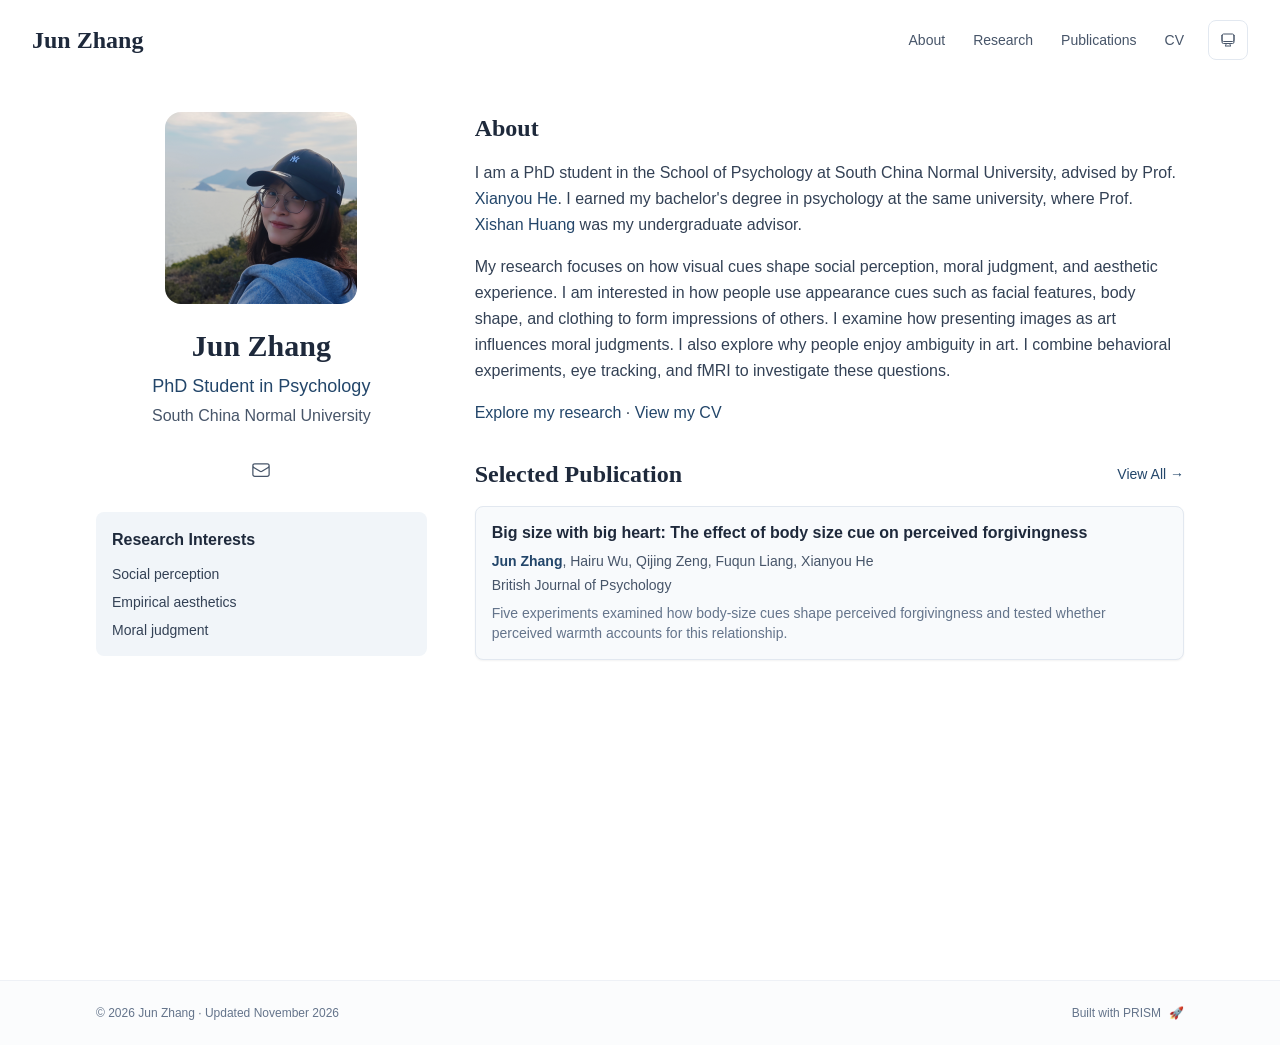
==== commit 697debf7: "Link undergraduate advisor on About page" ====
--- a/index.html
+++ b/index.html
@@ -59,6 +59,6 @@
       root.lang = 'en';
       root.setAttribute('data-locale', 'en');
     }
-  </script><title>Jun Zhang</title><meta name="description" content="Jun Zhang, PhD student in psychology at South China Normal University, studies social cognition and empirical aesthetics."/><meta name="author" content="Jun Zhang"/><meta name="keywords" content="Jun Zhang,PhD,Research,South China Normal University"/><meta name="creator" content="Jun Zhang"/><meta name="publisher" content="Jun Zhang"/><meta property="og:title" content="Jun Zhang"/><meta property="og:description" content="Jun Zhang, PhD student in psychology at South China Normal University, studies social cognition and empirical aesthetics."/><meta property="og:site_name" content="Jun Zhang&#x27;s Academic Website"/><meta property="og:locale" content="en_US"/><meta property="og:type" content="website"/><meta name="twitter:card" content="summary"/><meta name="twitter:title" content="Jun Zhang"/><meta name="twitter:description" content="Jun Zhang, PhD student in psychology at South China Normal University, studies social cognition and empirical aesthetics."/><link rel="icon" href="/favicon.svg"/><script>document.querySelectorAll('body link[rel="icon"], body link[rel="apple-touch-icon"]').forEach(el => document.head.appendChild(el))</script><script src="/_next/static/chunks/polyfills-42372ed130431b0a.js" noModule=""></script></head><body class="font-sans antialiased"><div style="visibility:hidden"><nav class="fixed top-0 left-0 right-0 z-50" data-headlessui-state=""><div class="transition-all duration-300 ease-out bg-transparent" style="transform:translateY(-100px)"><div class="max-w-7xl mx-auto px-4 sm:px-6 lg:px-8"><div class="flex justify-between items-center h-16 lg:h-20"><div class="flex-shrink-0" tabindex="0"><a class="text-xl lg:text-2xl font-serif font-semibold text-primary hover:text-accent transition-colors duration-200" href="/">Jun Zhang</a></div><div class="hidden lg:block"><div class="ml-10 flex items-center space-x-3"><div class="relative flex items-baseline space-x-1"><a data-nav-href="/" class="relative px-3 py-2 text-sm font-medium rounded-lg transition-colors duration-150 text-primary" href="/">About</a><a data-nav-href="/research/" class="relative px-3 py-2 text-sm font-medium rounded-lg transition-colors duration-150 text-neutral-600" href="/research/">Research</a><a data-nav-href="/publications/" class="relative px-3 py-2 text-sm font-medium rounded-lg transition-colors duration-150 text-neutral-600" href="/publications/">Publications</a><a data-nav-href="/cv/" class="relative px-3 py-2 text-sm font-medium rounded-lg transition-colors duration-150 text-neutral-600" href="/cv/">CV</a></div><div class="flex items-center justify-center w-10 h-10 rounded-lg border border-neutral-200 dark:border-[rgba(148,163,184,0.24)] bg-background dark:bg-neutral-800"><div class="w-4 h-4 rounded-full bg-neutral-300 animate-pulse"></div></div></div></div><div class="lg:hidden flex items-center space-x-2"><div class="flex items-center justify-center w-10 h-10 rounded-lg border border-neutral-200 dark:border-[rgba(148,163,184,0.24)] bg-background dark:bg-neutral-800"><div class="w-4 h-4 rounded-full bg-neutral-300 animate-pulse"></div></div><button class="inline-flex items-center justify-center p-2 rounded-md text-neutral-600 hover:text-primary hover:bg-neutral-100 dark:hover:bg-neutral-800 focus:outline-none focus:ring-2 focus:ring-inset focus:ring-accent transition-colors duration-200" id="headlessui-disclosure-button-«R7pdb»" type="button" aria-expanded="false" data-headlessui-state=""><span class="sr-only">Open main menu</span><div><svg xmlns="http://www.w3.org/2000/svg" fill="none" viewBox="0 0 24 24" stroke-width="1.5" stroke="currentColor" aria-hidden="true" data-slot="icon" class="block h-6 w-6"><path stroke-linecap="round" stroke-linejoin="round" d="M3.75 6.75h16.5M3.75 12h16.5m-16.5 5.25h16.5"></path></svg></div></button></div></div></div></div></nav><main class="min-h-screen pt-16 lg:pt-20"><div class="max-w-6xl mx-auto px-4 sm:px-6 lg:px-8 py-8 bg-background min-h-screen"><div class="grid grid-cols-1 lg:grid-cols-3 gap-12"><div class="lg:col-span-1"><div class="sticky top-8" style="opacity:0;transform:translateY(20px)"><div class="w-48 h-48 mx-auto mb-6 rounded-2xl overflow-hidden"><img alt="Jun Zhang" width="192" height="192" decoding="async" data-nimg="1" class="w-full h-full object-cover" style="color:transparent" src="/jun-zhang-portrait.jpg"/></div><div class="text-center mb-6"><h1 class="text-3xl font-serif font-bold text-primary mb-2">Jun Zhang</h1><p class="text-lg text-accent font-medium mb-1">PhD Student in Psychology</p><p class="text-neutral-600 mb-2">South China Normal University</p></div><div class="flex flex-wrap justify-center gap-3 sm:gap-4 mb-6 relative px-2"><div class="relative"><button class="p-2 sm:p-2 transition-colors duration-200 text-neutral-600 dark:text-neutral-400 hover:text-accent" aria-label="Email"><svg xmlns="http://www.w3.org/2000/svg" fill="none" viewBox="0 0 24 24" stroke-width="1.5" stroke="currentColor" aria-hidden="true" data-slot="icon" class="h-5 w-5"><path stroke-linecap="round" stroke-linejoin="round" d="M21.75 6.75v10.5a2.25 2.25 0 0 1-2.25 2.25h-15a2.25 2.25 0 0 1-2.25-2.25V6.75m19.5 0A2.25 2.25 0 0 0 19.5 4.5h-15a2.25 2.25 0 0 0-2.25 2.25m19.5 0v.243a2.25 2.25 0 0 1-1.07 1.916l-7.5 4.615a2.25 2.25 0 0 1-2.36 0L3.32 8.91a2.25 2.25 0 0 1-1.07-1.916V6.75"></path></svg></button></div></div><div class="bg-neutral-100 dark:bg-neutral-800 rounded-lg p-4 mb-6 hover:shadow-lg transition-all duration-200 hover:scale-[1.02]"><h3 class="font-semibold text-primary mb-3">Research Interests</h3><div class="space-y-2 text-sm text-neutral-700 dark:text-neutral-500"><div>Social perception</div><div>Empirical aesthetics</div><div>Moral judgment</div></div></div></div></div><div class="lg:col-span-2 space-y-8"><section id="about" class="scroll-mt-24 space-y-8"><section style="opacity:0;transform:translateY(20px)"><h2 class="text-2xl font-serif font-bold text-primary mb-4">About</h2><div class="text-neutral-700 dark:text-neutral-600 leading-relaxed"><p class="mb-4 last:mb-0">I am a PhD student in the School of Psychology at South China Normal University, advised by Prof. <a href="https://psy.scnu.edu.cn/a/20150624/8.html" node="[object Object]" target="_blank" rel="noopener noreferrer" class="text-accent font-medium transition-all duration-200 rounded hover:bg-accent/10 hover:shadow-sm">Xianyou He</a>.</p>
+  </script><title>Jun Zhang</title><meta name="description" content="Jun Zhang, PhD student in psychology at South China Normal University, studies social cognition and empirical aesthetics."/><meta name="author" content="Jun Zhang"/><meta name="keywords" content="Jun Zhang,PhD,Research,South China Normal University"/><meta name="creator" content="Jun Zhang"/><meta name="publisher" content="Jun Zhang"/><meta property="og:title" content="Jun Zhang"/><meta property="og:description" content="Jun Zhang, PhD student in psychology at South China Normal University, studies social cognition and empirical aesthetics."/><meta property="og:site_name" content="Jun Zhang&#x27;s Academic Website"/><meta property="og:locale" content="en_US"/><meta property="og:type" content="website"/><meta name="twitter:card" content="summary"/><meta name="twitter:title" content="Jun Zhang"/><meta name="twitter:description" content="Jun Zhang, PhD student in psychology at South China Normal University, studies social cognition and empirical aesthetics."/><link rel="icon" href="/favicon.svg"/><script>document.querySelectorAll('body link[rel="icon"], body link[rel="apple-touch-icon"]').forEach(el => document.head.appendChild(el))</script><script src="/_next/static/chunks/polyfills-42372ed130431b0a.js" noModule=""></script></head><body class="font-sans antialiased"><div style="visibility:hidden"><nav class="fixed top-0 left-0 right-0 z-50" data-headlessui-state=""><div class="transition-all duration-300 ease-out bg-transparent" style="transform:translateY(-100px)"><div class="max-w-7xl mx-auto px-4 sm:px-6 lg:px-8"><div class="flex justify-between items-center h-16 lg:h-20"><div class="flex-shrink-0" tabindex="0"><a class="text-xl lg:text-2xl font-serif font-semibold text-primary hover:text-accent transition-colors duration-200" href="/">Jun Zhang</a></div><div class="hidden lg:block"><div class="ml-10 flex items-center space-x-3"><div class="relative flex items-baseline space-x-1"><a data-nav-href="/" class="relative px-3 py-2 text-sm font-medium rounded-lg transition-colors duration-150 text-primary" href="/">About</a><a data-nav-href="/research/" class="relative px-3 py-2 text-sm font-medium rounded-lg transition-colors duration-150 text-neutral-600" href="/research/">Research</a><a data-nav-href="/publications/" class="relative px-3 py-2 text-sm font-medium rounded-lg transition-colors duration-150 text-neutral-600" href="/publications/">Publications</a><a data-nav-href="/cv/" class="relative px-3 py-2 text-sm font-medium rounded-lg transition-colors duration-150 text-neutral-600" href="/cv/">CV</a></div><div class="flex items-center justify-center w-10 h-10 rounded-lg border border-neutral-200 dark:border-[rgba(148,163,184,0.24)] bg-background dark:bg-neutral-800"><div class="w-4 h-4 rounded-full bg-neutral-300 animate-pulse"></div></div></div></div><div class="lg:hidden flex items-center space-x-2"><div class="flex items-center justify-center w-10 h-10 rounded-lg border border-neutral-200 dark:border-[rgba(148,163,184,0.24)] bg-background dark:bg-neutral-800"><div class="w-4 h-4 rounded-full bg-neutral-300 animate-pulse"></div></div><button class="inline-flex items-center justify-center p-2 rounded-md text-neutral-600 hover:text-primary hover:bg-neutral-100 dark:hover:bg-neutral-800 focus:outline-none focus:ring-2 focus:ring-inset focus:ring-accent transition-colors duration-200" id="headlessui-disclosure-button-«R7pdb»" type="button" aria-expanded="false" data-headlessui-state=""><span class="sr-only">Open main menu</span><div><svg xmlns="http://www.w3.org/2000/svg" fill="none" viewBox="0 0 24 24" stroke-width="1.5" stroke="currentColor" aria-hidden="true" data-slot="icon" class="block h-6 w-6"><path stroke-linecap="round" stroke-linejoin="round" d="M3.75 6.75h16.5M3.75 12h16.5m-16.5 5.25h16.5"></path></svg></div></button></div></div></div></div></nav><main class="min-h-screen pt-16 lg:pt-20"><div class="max-w-6xl mx-auto px-4 sm:px-6 lg:px-8 py-8 bg-background min-h-screen"><div class="grid grid-cols-1 lg:grid-cols-3 gap-12"><div class="lg:col-span-1"><div class="sticky top-8" style="opacity:0;transform:translateY(20px)"><div class="w-48 h-48 mx-auto mb-6 rounded-2xl overflow-hidden"><img alt="Jun Zhang" width="192" height="192" decoding="async" data-nimg="1" class="w-full h-full object-cover" style="color:transparent" src="/jun-zhang-portrait.jpg"/></div><div class="text-center mb-6"><h1 class="text-3xl font-serif font-bold text-primary mb-2">Jun Zhang</h1><p class="text-lg text-accent font-medium mb-1">PhD Student in Psychology</p><p class="text-neutral-600 mb-2">South China Normal University</p></div><div class="flex flex-wrap justify-center gap-3 sm:gap-4 mb-6 relative px-2"><div class="relative"><button class="p-2 sm:p-2 transition-colors duration-200 text-neutral-600 dark:text-neutral-400 hover:text-accent" aria-label="Email"><svg xmlns="http://www.w3.org/2000/svg" fill="none" viewBox="0 0 24 24" stroke-width="1.5" stroke="currentColor" aria-hidden="true" data-slot="icon" class="h-5 w-5"><path stroke-linecap="round" stroke-linejoin="round" d="M21.75 6.75v10.5a2.25 2.25 0 0 1-2.25 2.25h-15a2.25 2.25 0 0 1-2.25-2.25V6.75m19.5 0A2.25 2.25 0 0 0 19.5 4.5h-15a2.25 2.25 0 0 0-2.25 2.25m19.5 0v.243a2.25 2.25 0 0 1-1.07 1.916l-7.5 4.615a2.25 2.25 0 0 1-2.36 0L3.32 8.91a2.25 2.25 0 0 1-1.07-1.916V6.75"></path></svg></button></div></div><div class="bg-neutral-100 dark:bg-neutral-800 rounded-lg p-4 mb-6 hover:shadow-lg transition-all duration-200 hover:scale-[1.02]"><h3 class="font-semibold text-primary mb-3">Research Interests</h3><div class="space-y-2 text-sm text-neutral-700 dark:text-neutral-500"><div>Social perception</div><div>Empirical aesthetics</div><div>Moral judgment</div></div></div></div></div><div class="lg:col-span-2 space-y-8"><section id="about" class="scroll-mt-24 space-y-8"><section style="opacity:0;transform:translateY(20px)"><h2 class="text-2xl font-serif font-bold text-primary mb-4">About</h2><div class="text-neutral-700 dark:text-neutral-600 leading-relaxed"><p class="mb-4 last:mb-0">I am a PhD student in the School of Psychology at South China Normal University, advised by Prof. <a href="https://psy.scnu.edu.cn/a/20150624/8.html" node="[object Object]" target="_blank" rel="noopener noreferrer" class="text-accent font-medium transition-all duration-200 rounded hover:bg-accent/10 hover:shadow-sm">Xianyou He</a>. I earned my bachelor&#x27;s degree in psychology at the same university, where Prof. <a href="https://psy.scnu.edu.cn/a/20200502/48.html" node="[object Object]" target="_blank" rel="noopener noreferrer" class="text-accent font-medium transition-all duration-200 rounded hover:bg-accent/10 hover:shadow-sm">Xishan Huang</a> was my undergraduate advisor.</p>
 <p class="mb-4 last:mb-0">My research focuses on how visual cues shape social perception, moral judgment, and aesthetic experience. I am interested in how people use appearance cues such as facial features, body shape, and clothing to form impressions of others. I examine how presenting images as art influences moral judgments. I also explore why people enjoy ambiguity in art. I combine behavioral experiments, eye tracking, and fMRI to investigate these questions.</p>
-<p class="mb-4 last:mb-0"><a href="/research/" node="[object Object]" target="_blank" rel="noopener noreferrer" class="text-accent font-medium transition-all duration-200 rounded hover:bg-accent/10 hover:shadow-sm">Explore my research</a> · <a href="/cv/" node="[object Object]" target="_blank" rel="noopener noreferrer" class="text-accent font-medium transition-all duration-200 rounded hover:bg-accent/10 hover:shadow-sm">View my CV</a></p></div></section><section style="opacity:0;transform:translateY(20px)"><div class="flex items-center justify-between mb-4"><h2 class="text-2xl font-serif font-bold text-primary">Selected Publication</h2><a class="text-accent hover:text-accent-dark text-sm font-medium transition-all duration-200 rounded hover:bg-accent/10 hover:shadow-sm" href="/publications/">View All<!-- --> →</a></div><div class="space-y-4"><div class="bg-neutral-50 dark:bg-neutral-800 p-4 rounded-lg shadow-sm border border-neutral-200 dark:border-[rgba(148,163,184,0.24)] hover:shadow-lg transition-all duration-200 hover:scale-[1.02]" style="opacity:0;transform:translateY(20px)"><h3 class="font-semibold text-primary mb-2 leading-tight">Big size with big heart: The effect of body size cue on perceived forgivingness</h3><p class="text-sm text-neutral-600 dark:text-neutral-500 mb-1"><span><span class="font-semibold text-accent ">Jun Zhang</span>, </span><span><span class=" ">Hairu Wu</span>, </span><span><span class=" ">Qijing Zeng</span>, </span><span><span class=" ">Fuqun Liang</span>, </span><span><span class=" ">Xianyou He</span></span></p><p class="text-sm text-neutral-600 dark:text-neutral-500 mb-2">British Journal of Psychology</p><p class="text-sm text-neutral-500 dark:text-neutral-500 line-clamp-2">Five experiments examined how body-size cues shape perceived forgivingness and tested whether perceived warmth accounts for this relationship.</p></div></div></section></section></div></div></div><!--$--><!--/$--><!--$--><!--/$--></main><footer class="border-t border-neutral-200/50 bg-neutral-50/50 dark:bg-neutral-900/50 dark:border-neutral-700/50"><div class="max-w-6xl mx-auto px-4 sm:px-6 lg:px-8 py-6"><div class="flex flex-col sm:flex-row justify-between items-center gap-2"><p class="text-xs text-neutral-500">© 2026 Jun Zhang · Updated <!-- -->November 2026</p><p class="text-xs text-neutral-500 flex items-center"><a href="https://github.com/xyjoey/PRISM" target="_blank" rel="noopener noreferrer">Built with PRISM</a><span class="ml-2">🚀</span></p></div></div></footer></div><script src="/_next/static/chunks/webpack-af78f5c2c11af041.js" async=""></script><script>(self.__next_f=self.__next_f||[]).push([0])</script><script>self.__next_f.push([1,"1:\"$Sreact.fragment\"\n3:I[3719,[\"461\",\"static/chunks/461-a9a5d7b05a71d978.js\",\"874\",\"static/chunks/874-6cc630662f3664af.js\",\"291\",\"static/chunks/291-e39730cc9327e39b.js\",\"177\",\"static/chunks/app/layout-d4713ee8f23190b5.js\"],\"ThemeProvider\"]\n4:I[310,[\"461\",\"static/chunks/461-a9a5d7b05a71d978.js\",\"874\",\"static/chunks/874-6cc630662f3664af.js\",\"291\",\"static/chunks/291-e39730cc9327e39b.js\",\"177\",\"static/chunks/app/layout-d4713ee8f23190b5.js\"],\"LocaleProvider\"]\n5:I[4574,[\"461\",\"static/chunks/461-a9a5d7b05a71d978.js\",\"874\",\"static/chunks/874-6cc630662f3664af.js\",\"291\",\"static/chunks/291-e39730cc9327e39b.js\",\"177\",\"static/chunks/app/layout-d4713ee8f23190b5.js\"],\"default\"]\n6:I[7555,[],\"\"]\n7:I[1295,[],\"\"]\n8:I[2548,[\"461\",\"static/chunks/461-a9a5d7b05a71d978.js\",\"874\",\"static/chunks/874-6cc630662f3664af.js\",\"291\",\"static/chunks/291-e39730cc9327e39b.js\",\"177\",\"static/chunks/app/layout-d4713ee8f23190b5.js\"],\"default\"]\n9:I[6613,[\"461\",\"static/chunks/461-a9a5d7b05a71d978.js\",\"178\",\"static/chunks/178-595a94b9af1e67b5.js\",\"874\",\"static/chunks/874-6cc630662f3664af.js\",\"748\",\"static/chunks/748-84df502d24ed20fb.js\",\"974\",\"static/chunks/app/page-70fd69af6c935a46.js\"],\"default\"]\na:I[9665,[],\"MetadataBoundary\"]\nc:I[9665,[],\"OutletBoundary\"]\nf:I[4911,[],\"AsyncMetadataOutlet\"]\n11:I[9665,[],\"ViewportBoundary\"]\n13:I[6614,[],\"\"]\n:HL[\"/_next/static/css/7f908c7d14da1a8b.css\",\"style\"]\n2:T5c3,\n    try {\n      const cfg = {\"enabled\":false,\"locales\":[\"en\"],\"defaultLocale\":\"en\",\"mode\":\"fixed\",\"fixedLocale\":\"en\",\"persist\":false,\"switcher\":false,\"labels\":{\"en\":\"en\"}};\n      const storageKey = 'locale-storage';\n      const normalize = (value) =\u003e typeof value === 'string' ? value.trim().replace('_', '-').toLowerCase() : '';\n      const matchLocale = (candidate) =\u003e {\n        const normalized = normalize(candidate);\n        if (!normalized) return null;\n        if (cfg.locales.includes(normalized)) return normalized;\n        const language = normalized.split('-')[0];\n        if (cfg.locales.includes(language)) return language;\n        return null;\n      }"])</script><script>self.__next_f.push([1,";\n\n      let resolved = null;\n\n      if (!cfg.enabled) {\n        resolved = cfg.defaultLocale;\n      } else if (cfg.persist) {\n        resolved = matchLocale(localStorage.getItem(storageKey));\n      }\n\n      if (!resolved) {\n        if (cfg.mode === 'fixed') {\n          resolved = cfg.fixedLocale;\n        } else {\n          resolved = matchLocale(navigator.language);\n        }\n      }\n\n      if (!resolved) {\n        resolved = cfg.defaultLocale;\n      }\n\n      const root = document.documentElement;\n      root.lang = resolved;\n      root.setAttribute('data-locale', resolved);\n\n      if (cfg.persist) {\n        localStorage.setItem(storageKey, resolved);\n      }\n    } catch (e) {\n      const root = document.documentElement;\n      root.lang = 'en';\n      root.setAttribute('data-locale', 'en');\n    }\n  "])</script><script>self.__next_f.push([1,"0:{\"P\":null,\"b\":\"pYur6aRfpIZG8WqM452ZD\",\"p\":\"\",\"c\":[\"\",\"\"],\"i\":false,\"f\":[[[\"\",{\"children\":[\"__PAGE__\",{}]},\"$undefined\",\"$undefined\",true],[\"\",[\"$\",\"$1\",\"c\",{\"children\":[[[\"$\",\"link\",\"0\",{\"rel\":\"stylesheet\",\"href\":\"/_next/static/css/7f908c7d14da1a8b.css\",\"precedence\":\"next\",\"crossOrigin\":\"$undefined\",\"nonce\":\"$undefined\"}]],[\"$\",\"html\",null,{\"lang\":\"en\",\"className\":\"scroll-smooth\",\"suppressHydrationWarning\":true,\"children\":[[\"$\",\"head\",null,{\"children\":[[\"$\",\"link\",null,{\"rel\":\"icon\",\"href\":\"/favicon.svg\",\"type\":\"image/svg+xml\"}],[\"$\",\"script\",null,{\"dangerouslySetInnerHTML\":{\"__html\":\"\\n              try {\\n                const theme = localStorage.getItem('theme-storage');\\n                const parsed = theme ? JSON.parse(theme) : null;\\n                const setting = parsed?.state?.theme || 'system';\\n                const prefersDark = typeof window !== 'undefined' \u0026\u0026 window.matchMedia \u0026\u0026 window.matchMedia('(prefers-color-scheme: dark)').matches;\\n                const effective = setting === 'dark' ? 'dark' : (setting === 'light' ? 'light' : (prefersDark ? 'dark' : 'light'));\\n                var root = document.documentElement;\\n                root.classList.add(effective);\\n                root.setAttribute('data-theme', effective);\\n              } catch (e) {\\n                var root = document.documentElement;\\n                root.classList.add('light');\\n                root.setAttribute('data-theme', 'light');\\n              }\\n            \"}}],[\"$\",\"script\",null,{\"dangerouslySetInnerHTML\":{\"__html\":\"$2\"}}]]}],[\"$\",\"body\",null,{\"className\":\"font-sans antialiased\",\"children\":[\"$\",\"$L3\",null,{\"children\":[\"$\",\"$L4\",null,{\"config\":{\"enabled\":false,\"locales\":[\"en\"],\"defaultLocale\":\"en\",\"mode\":\"fixed\",\"fixedLocale\":\"en\",\"persist\":false,\"switcher\":false,\"labels\":{\"en\":\"en\"}},\"children\":[[\"$\",\"$L5\",null,{\"items\":[{\"title\":\"About\",\"type\":\"page\",\"target\":\"about\",\"href\":\"/\"},{\"title\":\"Research\",\"type\":\"page\",\"target\":\"research\",\"href\":\"/research/\"},{\"title\":\"Publications\",\"type\":\"page\",\"target\":\"publications\",\"href\":\"/publications/\"},{\"title\":\"CV\",\"type\":\"page\",\"target\":\"cv\",\"href\":\"/cv/\"}],\"siteTitle\":\"Jun Zhang\",\"enableOnePageMode\":false,\"i18n\":\"$0:f:0:1:1:props:children:1:props:children:1:props:children:props:children:props:config\",\"itemsByLocale\":{\"en\":[{\"title\":\"About\",\"type\":\"page\",\"target\":\"about\",\"href\":\"/\"},{\"title\":\"Research\",\"type\":\"page\",\"target\":\"research\",\"href\":\"/research/\"},{\"title\":\"Publications\",\"type\":\"page\",\"target\":\"publications\",\"href\":\"/publications/\"},{\"title\":\"CV\",\"type\":\"page\",\"target\":\"cv\",\"href\":\"/cv/\"}]},\"siteTitleByLocale\":{\"en\":\"Jun Zhang\"}}],[\"$\",\"main\",null,{\"className\":\"min-h-screen pt-16 lg:pt-20\",\"children\":[\"$\",\"$L6\",null,{\"parallelRouterKey\":\"children\",\"error\":\"$undefined\",\"errorStyles\":\"$undefined\",\"errorScripts\":\"$undefined\",\"template\":[\"$\",\"$L7\",null,{}],\"templateStyles\":\"$undefined\",\"templateScripts\":\"$undefined\",\"notFound\":[[[\"$\",\"title\",null,{\"children\":\"404: This page could not be found.\"}],[\"$\",\"div\",null,{\"style\":{\"fontFamily\":\"system-ui,\\\"Segoe UI\\\",Roboto,Helvetica,Arial,sans-serif,\\\"Apple Color Emoji\\\",\\\"Segoe UI Emoji\\\"\",\"height\":\"100vh\",\"textAlign\":\"center\",\"display\":\"flex\",\"flexDirection\":\"column\",\"alignItems\":\"center\",\"justifyContent\":\"center\"},\"children\":[\"$\",\"div\",null,{\"children\":[[\"$\",\"style\",null,{\"dangerouslySetInnerHTML\":{\"__html\":\"body{color:#000;background:#fff;margin:0}.next-error-h1{border-right:1px solid rgba(0,0,0,.3)}@media (prefers-color-scheme:dark){body{color:#fff;background:#000}.next-error-h1{border-right:1px solid rgba(255,255,255,.3)}}\"}}],[\"$\",\"h1\",null,{\"className\":\"next-error-h1\",\"style\":{\"display\":\"inline-block\",\"margin\":\"0 20px 0 0\",\"padding\":\"0 23px 0 0\",\"fontSize\":24,\"fontWeight\":500,\"verticalAlign\":\"top\",\"lineHeight\":\"49px\"},\"children\":404}],[\"$\",\"div\",null,{\"style\":{\"display\":\"inline-block\"},\"children\":[\"$\",\"h2\",null,{\"style\":{\"fontSize\":14,\"fontWeight\":400,\"lineHeight\":\"49px\",\"margin\":0},\"children\":\"This page could not be found.\"}]}]]}]}]],[]],\"forbidden\":\"$undefined\",\"unauthorized\":\"$undefined\"}]}],[\"$\",\"$L8\",null,{\"lastUpdated\":\"November 2026\",\"lastUpdatedByLocale\":{\"en\":\"November 2026\"},\"defaultLocale\":\"en\"}]]}]}]}]]}]]}],{\"children\":[\"__PAGE__\",[\"$\",\"$1\",\"c\",{\"children\":[[\"$\",\"$L9\",null,{\"dataByLocale\":{\"en\":{\"author\":{\"name\":\"Jun Zhang\",\"title\":\"PhD Student in Psychology\",\"institution\":\"South China Normal University\",\"avatar\":\"/jun-zhang-portrait.jpg\"},\"social\":{\"email\":\"jun_zhang@m.scnu.cn\"},\"features\":{\"enable_likes\":false,\"enable_one_page_mode\":false},\"enableOnePageMode\":false,\"researchInterests\":[\"Social perception\",\"Empirical aesthetics\",\"Moral judgment\"],\"pagesToShow\":[{\"type\":\"about\",\"id\":\"about\",\"sections\":[{\"id\":\"about\",\"type\":\"markdown\",\"source\":\"bio.md\",\"title\":\"About\",\"content\":\"I am a PhD student in the School of Psychology at South China Normal University, advised by Prof. [Xianyou He](https://psy.scnu.edu.cn/a/20150624/8.html).\\r\\n\\r\\nMy research focuses on how visual cues shape social perception, moral judgment, and aesthetic experience. I am interested in how people use appearance cues such as facial features, body shape, and clothing to form impressions of others. I examine how presenting images as art influences moral judgments. I also explore why people enjoy ambiguity in art. I combine behavioral experiments, eye tracking, and fMRI to investigate these questions.\\r\\n\\r\\n[Explore my research](/research/) · [View my CV](/cv/)\\r\\n\"},{\"id\":\"featured_publications\",\"type\":\"publications\",\"title\":\"Selected Publication\",\"filter\":\"selected\",\"limit\":1,\"publications\":[{\"id\":\"zhang2026forgivingness\",\"title\":\"Big size with big heart: The effect of body size cue on perceived forgivingness\",\"titleNodes\":[{\"type\":\"text\",\"text\":\"Big size with big heart: The effect of body size cue on perceived forgivingness\"}],\"authors\":[{\"name\":\"Jun Zhang\",\"isHighlighted\":true,\"isCorresponding\":false,\"isCoAuthor\":false},{\"name\":\"Hairu Wu\",\"isHighlighted\":false,\"isCorresponding\":false,\"isCoAuthor\":false},{\"name\":\"Qijing Zeng\",\"isHighlighted\":false,\"isCorresponding\":false,\"isCoAuthor\":false},{\"name\":\"Fuqun Liang\",\"isHighlighted\":false,\"isCorresponding\":false,\"isCoAuthor\":false},{\"name\":\"Xianyou He\",\"isHighlighted\":false,\"isCorresponding\":false,\"isCoAuthor\":false}],\"year\":2026,\"month\":\"7\",\"type\":\"journal\",\"status\":\"published\",\"tags\":[],\"keywords\":\"$0:f:0:1:2:children:1:props:children:0:props:dataByLocale:en:pagesToShow:0:sections:1:publications:0:tags\",\"researchArea\":\"machine-learning\",\"journal\":\"British Journal of Psychology\",\"conference\":\"\",\"doi\":\"10.1111/bjop.70098\",\"abstract\":\"\",\"description\":\"Five experiments examined how body-size cues shape perceived forgivingness and tested whether perceived warmth accounts for this relationship.\",\"selected\":true,\"bibtex\":\"@article{zhang2026forgivingness,\\n  title = {Big size with big heart: The effect of body size cue on perceived forgivingness},\\n  author = {Zhang, Jun and Wu, Hairu and Zeng, Qijing and Liang, Fuqun and He, Xianyou},\\n  journal = {British Journal of Psychology},\\n  year = {2026},\\n  month = {jul},\\n  note = {Advance online publication.},\\n  doi = {10.1111/bjop.70098}\\n}\"}]}]}]}},\"defaultLocale\":\"en\"}],[\"$\",\"$La\",null,{\"children\":\"$Lb\"}],null,[\"$\",\"$Lc\",null,{\"children\":[\"$Ld\",\"$Le\",[\"$\",\"$Lf\",null,{\"promise\":\"$@10\"}]]}]]}],{},null,false]},null,false],[\"$\",\"$1\",\"h\",{\"children\":[null,[\"$\",\"$1\",\"h-ffAszzHCU3eiLL3x83q\",{\"children\":[[\"$\",\"$L11\",null,{\"children\":\"$L12\"}],null]}],null]}],false]],\"m\":\"$undefined\",\"G\":[\"$13\",\"$undefined\"],\"s\":false,\"S\":true}\n"])</script><script>self.__next_f.push([1,"14:\"$Sreact.suspense\"\n15:I[4911,[],\"AsyncMetadata\"]\nb:[\"$\",\"$14\",null,{\"fallback\":null,\"children\":[\"$\",\"$L15\",null,{\"promise\":\"$@16\"}]}]\n"])</script><script>self.__next_f.push([1,"e:null\n"])</script><script>self.__next_f.push([1,"12:[[\"$\",\"meta\",\"0\",{\"charSet\":\"utf-8\"}],[\"$\",\"meta\",\"1\",{\"name\":\"viewport\",\"content\":\"width=device-width, initial-scale=1\"}]]\nd:null\n"])</script><script>self.__next_f.push([1,"16:{\"metadata\":[[\"$\",\"title\",\"0\",{\"children\":\"Jun Zhang\"}],[\"$\",\"meta\",\"1\",{\"name\":\"description\",\"content\":\"Jun Zhang, PhD student in psychology at South China Normal University, studies social cognition and empirical aesthetics.\"}],[\"$\",\"meta\",\"2\",{\"name\":\"author\",\"content\":\"Jun Zhang\"}],[\"$\",\"meta\",\"3\",{\"name\":\"keywords\",\"content\":\"Jun Zhang,PhD,Research,South China Normal University\"}],[\"$\",\"meta\",\"4\",{\"name\":\"creator\",\"content\":\"Jun Zhang\"}],[\"$\",\"meta\",\"5\",{\"name\":\"publisher\",\"content\":\"Jun Zhang\"}],[\"$\",\"meta\",\"6\",{\"property\":\"og:title\",\"content\":\"Jun Zhang\"}],[\"$\",\"meta\",\"7\",{\"property\":\"og:description\",\"content\":\"Jun Zhang, PhD student in psychology at South China Normal University, studies social cognition and empirical aesthetics.\"}],[\"$\",\"meta\",\"8\",{\"property\":\"og:site_name\",\"content\":\"Jun Zhang's Academic Website\"}],[\"$\",\"meta\",\"9\",{\"property\":\"og:locale\",\"content\":\"en_US\"}],[\"$\",\"meta\",\"10\",{\"property\":\"og:type\",\"content\":\"website\"}],[\"$\",\"meta\",\"11\",{\"name\":\"twitter:card\",\"content\":\"summary\"}],[\"$\",\"meta\",\"12\",{\"name\":\"twitter:title\",\"content\":\"Jun Zhang\"}],[\"$\",\"meta\",\"13\",{\"name\":\"twitter:description\",\"content\":\"Jun Zhang, PhD student in psychology at South China Normal University, studies social cognition and empirical aesthetics.\"}],[\"$\",\"link\",\"14\",{\"rel\":\"icon\",\"href\":\"/favicon.svg\"}]],\"error\":null,\"digest\":\"$undefined\"}\n10:{\"metadata\":\"$16:metadata\",\"error\":null,\"digest\":\"$undefined\"}\n"])</script></body></html>+<p class="mb-4 last:mb-0"><a href="/research/" node="[object Object]" target="_blank" rel="noopener noreferrer" class="text-accent font-medium transition-all duration-200 rounded hover:bg-accent/10 hover:shadow-sm">Explore my research</a> · <a href="/cv/" node="[object Object]" target="_blank" rel="noopener noreferrer" class="text-accent font-medium transition-all duration-200 rounded hover:bg-accent/10 hover:shadow-sm">View my CV</a></p></div></section><section style="opacity:0;transform:translateY(20px)"><div class="flex items-center justify-between mb-4"><h2 class="text-2xl font-serif font-bold text-primary">Selected Publication</h2><a class="text-accent hover:text-accent-dark text-sm font-medium transition-all duration-200 rounded hover:bg-accent/10 hover:shadow-sm" href="/publications/">View All<!-- --> →</a></div><div class="space-y-4"><div class="bg-neutral-50 dark:bg-neutral-800 p-4 rounded-lg shadow-sm border border-neutral-200 dark:border-[rgba(148,163,184,0.24)] hover:shadow-lg transition-all duration-200 hover:scale-[1.02]" style="opacity:0;transform:translateY(20px)"><h3 class="font-semibold text-primary mb-2 leading-tight">Big size with big heart: The effect of body size cue on perceived forgivingness</h3><p class="text-sm text-neutral-600 dark:text-neutral-500 mb-1"><span><span class="font-semibold text-accent ">Jun Zhang</span>, </span><span><span class=" ">Hairu Wu</span>, </span><span><span class=" ">Qijing Zeng</span>, </span><span><span class=" ">Fuqun Liang</span>, </span><span><span class=" ">Xianyou He</span></span></p><p class="text-sm text-neutral-600 dark:text-neutral-500 mb-2">British Journal of Psychology</p><p class="text-sm text-neutral-500 dark:text-neutral-500 line-clamp-2">Five experiments examined how body-size cues shape perceived forgivingness and tested whether perceived warmth accounts for this relationship.</p></div></div></section></section></div></div></div><!--$--><!--/$--><!--$--><!--/$--></main><footer class="border-t border-neutral-200/50 bg-neutral-50/50 dark:bg-neutral-900/50 dark:border-neutral-700/50"><div class="max-w-6xl mx-auto px-4 sm:px-6 lg:px-8 py-6"><div class="flex flex-col sm:flex-row justify-between items-center gap-2"><p class="text-xs text-neutral-500">© 2026 Jun Zhang · Updated <!-- -->November 2026</p><p class="text-xs text-neutral-500 flex items-center"><a href="https://github.com/xyjoey/PRISM" target="_blank" rel="noopener noreferrer">Built with PRISM</a><span class="ml-2">🚀</span></p></div></div></footer></div><script src="/_next/static/chunks/webpack-af78f5c2c11af041.js" async=""></script><script>(self.__next_f=self.__next_f||[]).push([0])</script><script>self.__next_f.push([1,"1:\"$Sreact.fragment\"\n3:I[3719,[\"461\",\"static/chunks/461-a9a5d7b05a71d978.js\",\"874\",\"static/chunks/874-6cc630662f3664af.js\",\"291\",\"static/chunks/291-e39730cc9327e39b.js\",\"177\",\"static/chunks/app/layout-d4713ee8f23190b5.js\"],\"ThemeProvider\"]\n4:I[310,[\"461\",\"static/chunks/461-a9a5d7b05a71d978.js\",\"874\",\"static/chunks/874-6cc630662f3664af.js\",\"291\",\"static/chunks/291-e39730cc9327e39b.js\",\"177\",\"static/chunks/app/layout-d4713ee8f23190b5.js\"],\"LocaleProvider\"]\n5:I[4574,[\"461\",\"static/chunks/461-a9a5d7b05a71d978.js\",\"874\",\"static/chunks/874-6cc630662f3664af.js\",\"291\",\"static/chunks/291-e39730cc9327e39b.js\",\"177\",\"static/chunks/app/layout-d4713ee8f23190b5.js\"],\"default\"]\n6:I[7555,[],\"\"]\n7:I[1295,[],\"\"]\n8:I[2548,[\"461\",\"static/chunks/461-a9a5d7b05a71d978.js\",\"874\",\"static/chunks/874-6cc630662f3664af.js\",\"291\",\"static/chunks/291-e39730cc9327e39b.js\",\"177\",\"static/chunks/app/layout-d4713ee8f23190b5.js\"],\"default\"]\n9:I[6613,[\"461\",\"static/chunks/461-a9a5d7b05a71d978.js\",\"178\",\"static/chunks/178-595a94b9af1e67b5.js\",\"874\",\"static/chunks/874-6cc630662f3664af.js\",\"748\",\"static/chunks/748-84df502d24ed20fb.js\",\"974\",\"static/chunks/app/page-70fd69af6c935a46.js\"],\"default\"]\na:I[9665,[],\"MetadataBoundary\"]\nc:I[9665,[],\"OutletBoundary\"]\nf:I[4911,[],\"AsyncMetadataOutlet\"]\n11:I[9665,[],\"ViewportBoundary\"]\n13:I[6614,[],\"\"]\n:HL[\"/_next/static/css/7f908c7d14da1a8b.css\",\"style\"]\n2:T5c3,\n    try {\n      const cfg = {\"enabled\":false,\"locales\":[\"en\"],\"defaultLocale\":\"en\",\"mode\":\"fixed\",\"fixedLocale\":\"en\",\"persist\":false,\"switcher\":false,\"labels\":{\"en\":\"en\"}};\n      const storageKey = 'locale-storage';\n      const normalize = (value) =\u003e typeof value === 'string' ? value.trim().replace('_', '-').toLowerCase() : '';\n      const matchLocale = (candidate) =\u003e {\n        const normalized = normalize(candidate);\n        if (!normalized) return null;\n        if (cfg.locales.includes(normalized)) return normalized;\n        const language = normalized.split('-')[0];\n        if (cfg.locales.includes(language)) return language;\n        return null;\n      }"])</script><script>self.__next_f.push([1,";\n\n      let resolved = null;\n\n      if (!cfg.enabled) {\n        resolved = cfg.defaultLocale;\n      } else if (cfg.persist) {\n        resolved = matchLocale(localStorage.getItem(storageKey));\n      }\n\n      if (!resolved) {\n        if (cfg.mode === 'fixed') {\n          resolved = cfg.fixedLocale;\n        } else {\n          resolved = matchLocale(navigator.language);\n        }\n      }\n\n      if (!resolved) {\n        resolved = cfg.defaultLocale;\n      }\n\n      const root = document.documentElement;\n      root.lang = resolved;\n      root.setAttribute('data-locale', resolved);\n\n      if (cfg.persist) {\n        localStorage.setItem(storageKey, resolved);\n      }\n    } catch (e) {\n      const root = document.documentElement;\n      root.lang = 'en';\n      root.setAttribute('data-locale', 'en');\n    }\n  "])</script><script>self.__next_f.push([1,"0:{\"P\":null,\"b\":\"ZEAWRJZfz0aHXi2_Wsd2q\",\"p\":\"\",\"c\":[\"\",\"\"],\"i\":false,\"f\":[[[\"\",{\"children\":[\"__PAGE__\",{}]},\"$undefined\",\"$undefined\",true],[\"\",[\"$\",\"$1\",\"c\",{\"children\":[[[\"$\",\"link\",\"0\",{\"rel\":\"stylesheet\",\"href\":\"/_next/static/css/7f908c7d14da1a8b.css\",\"precedence\":\"next\",\"crossOrigin\":\"$undefined\",\"nonce\":\"$undefined\"}]],[\"$\",\"html\",null,{\"lang\":\"en\",\"className\":\"scroll-smooth\",\"suppressHydrationWarning\":true,\"children\":[[\"$\",\"head\",null,{\"children\":[[\"$\",\"link\",null,{\"rel\":\"icon\",\"href\":\"/favicon.svg\",\"type\":\"image/svg+xml\"}],[\"$\",\"script\",null,{\"dangerouslySetInnerHTML\":{\"__html\":\"\\n              try {\\n                const theme = localStorage.getItem('theme-storage');\\n                const parsed = theme ? JSON.parse(theme) : null;\\n                const setting = parsed?.state?.theme || 'system';\\n                const prefersDark = typeof window !== 'undefined' \u0026\u0026 window.matchMedia \u0026\u0026 window.matchMedia('(prefers-color-scheme: dark)').matches;\\n                const effective = setting === 'dark' ? 'dark' : (setting === 'light' ? 'light' : (prefersDark ? 'dark' : 'light'));\\n                var root = document.documentElement;\\n                root.classList.add(effective);\\n                root.setAttribute('data-theme', effective);\\n              } catch (e) {\\n                var root = document.documentElement;\\n                root.classList.add('light');\\n                root.setAttribute('data-theme', 'light');\\n              }\\n            \"}}],[\"$\",\"script\",null,{\"dangerouslySetInnerHTML\":{\"__html\":\"$2\"}}]]}],[\"$\",\"body\",null,{\"className\":\"font-sans antialiased\",\"children\":[\"$\",\"$L3\",null,{\"children\":[\"$\",\"$L4\",null,{\"config\":{\"enabled\":false,\"locales\":[\"en\"],\"defaultLocale\":\"en\",\"mode\":\"fixed\",\"fixedLocale\":\"en\",\"persist\":false,\"switcher\":false,\"labels\":{\"en\":\"en\"}},\"children\":[[\"$\",\"$L5\",null,{\"items\":[{\"title\":\"About\",\"type\":\"page\",\"target\":\"about\",\"href\":\"/\"},{\"title\":\"Research\",\"type\":\"page\",\"target\":\"research\",\"href\":\"/research/\"},{\"title\":\"Publications\",\"type\":\"page\",\"target\":\"publications\",\"href\":\"/publications/\"},{\"title\":\"CV\",\"type\":\"page\",\"target\":\"cv\",\"href\":\"/cv/\"}],\"siteTitle\":\"Jun Zhang\",\"enableOnePageMode\":false,\"i18n\":\"$0:f:0:1:1:props:children:1:props:children:1:props:children:props:children:props:config\",\"itemsByLocale\":{\"en\":[{\"title\":\"About\",\"type\":\"page\",\"target\":\"about\",\"href\":\"/\"},{\"title\":\"Research\",\"type\":\"page\",\"target\":\"research\",\"href\":\"/research/\"},{\"title\":\"Publications\",\"type\":\"page\",\"target\":\"publications\",\"href\":\"/publications/\"},{\"title\":\"CV\",\"type\":\"page\",\"target\":\"cv\",\"href\":\"/cv/\"}]},\"siteTitleByLocale\":{\"en\":\"Jun Zhang\"}}],[\"$\",\"main\",null,{\"className\":\"min-h-screen pt-16 lg:pt-20\",\"children\":[\"$\",\"$L6\",null,{\"parallelRouterKey\":\"children\",\"error\":\"$undefined\",\"errorStyles\":\"$undefined\",\"errorScripts\":\"$undefined\",\"template\":[\"$\",\"$L7\",null,{}],\"templateStyles\":\"$undefined\",\"templateScripts\":\"$undefined\",\"notFound\":[[[\"$\",\"title\",null,{\"children\":\"404: This page could not be found.\"}],[\"$\",\"div\",null,{\"style\":{\"fontFamily\":\"system-ui,\\\"Segoe UI\\\",Roboto,Helvetica,Arial,sans-serif,\\\"Apple Color Emoji\\\",\\\"Segoe UI Emoji\\\"\",\"height\":\"100vh\",\"textAlign\":\"center\",\"display\":\"flex\",\"flexDirection\":\"column\",\"alignItems\":\"center\",\"justifyContent\":\"center\"},\"children\":[\"$\",\"div\",null,{\"children\":[[\"$\",\"style\",null,{\"dangerouslySetInnerHTML\":{\"__html\":\"body{color:#000;background:#fff;margin:0}.next-error-h1{border-right:1px solid rgba(0,0,0,.3)}@media (prefers-color-scheme:dark){body{color:#fff;background:#000}.next-error-h1{border-right:1px solid rgba(255,255,255,.3)}}\"}}],[\"$\",\"h1\",null,{\"className\":\"next-error-h1\",\"style\":{\"display\":\"inline-block\",\"margin\":\"0 20px 0 0\",\"padding\":\"0 23px 0 0\",\"fontSize\":24,\"fontWeight\":500,\"verticalAlign\":\"top\",\"lineHeight\":\"49px\"},\"children\":404}],[\"$\",\"div\",null,{\"style\":{\"display\":\"inline-block\"},\"children\":[\"$\",\"h2\",null,{\"style\":{\"fontSize\":14,\"fontWeight\":400,\"lineHeight\":\"49px\",\"margin\":0},\"children\":\"This page could not be found.\"}]}]]}]}]],[]],\"forbidden\":\"$undefined\",\"unauthorized\":\"$undefined\"}]}],[\"$\",\"$L8\",null,{\"lastUpdated\":\"November 2026\",\"lastUpdatedByLocale\":{\"en\":\"November 2026\"},\"defaultLocale\":\"en\"}]]}]}]}]]}]]}],{\"children\":[\"__PAGE__\",[\"$\",\"$1\",\"c\",{\"children\":[[\"$\",\"$L9\",null,{\"dataByLocale\":{\"en\":{\"author\":{\"name\":\"Jun Zhang\",\"title\":\"PhD Student in Psychology\",\"institution\":\"South China Normal University\",\"avatar\":\"/jun-zhang-portrait.jpg\"},\"social\":{\"email\":\"jun_zhang@m.scnu.cn\"},\"features\":{\"enable_likes\":false,\"enable_one_page_mode\":false},\"enableOnePageMode\":false,\"researchInterests\":[\"Social perception\",\"Empirical aesthetics\",\"Moral judgment\"],\"pagesToShow\":[{\"type\":\"about\",\"id\":\"about\",\"sections\":[{\"id\":\"about\",\"type\":\"markdown\",\"source\":\"bio.md\",\"title\":\"About\",\"content\":\"I am a PhD student in the School of Psychology at South China Normal University, advised by Prof. [Xianyou He](https://psy.scnu.edu.cn/a/20150624/8.html). I earned my bachelor's degree in psychology at the same university, where Prof. [Xishan Huang](https://psy.scnu.edu.cn/a/20200502/48.html) was my undergraduate advisor.\\r\\n\\r\\nMy research focuses on how visual cues shape social perception, moral judgment, and aesthetic experience. I am interested in how people use appearance cues such as facial features, body shape, and clothing to form impressions of others. I examine how presenting images as art influences moral judgments. I also explore why people enjoy ambiguity in art. I combine behavioral experiments, eye tracking, and fMRI to investigate these questions.\\r\\n\\r\\n[Explore my research](/research/) · [View my CV](/cv/)\\r\\n\"},{\"id\":\"featured_publications\",\"type\":\"publications\",\"title\":\"Selected Publication\",\"filter\":\"selected\",\"limit\":1,\"publications\":[{\"id\":\"zhang2026forgivingness\",\"title\":\"Big size with big heart: The effect of body size cue on perceived forgivingness\",\"titleNodes\":[{\"type\":\"text\",\"text\":\"Big size with big heart: The effect of body size cue on perceived forgivingness\"}],\"authors\":[{\"name\":\"Jun Zhang\",\"isHighlighted\":true,\"isCorresponding\":false,\"isCoAuthor\":false},{\"name\":\"Hairu Wu\",\"isHighlighted\":false,\"isCorresponding\":false,\"isCoAuthor\":false},{\"name\":\"Qijing Zeng\",\"isHighlighted\":false,\"isCorresponding\":false,\"isCoAuthor\":false},{\"name\":\"Fuqun Liang\",\"isHighlighted\":false,\"isCorresponding\":false,\"isCoAuthor\":false},{\"name\":\"Xianyou He\",\"isHighlighted\":false,\"isCorresponding\":false,\"isCoAuthor\":false}],\"year\":2026,\"month\":\"7\",\"type\":\"journal\",\"status\":\"published\",\"tags\":[],\"keywords\":\"$0:f:0:1:2:children:1:props:children:0:props:dataByLocale:en:pagesToShow:0:sections:1:publications:0:tags\",\"researchArea\":\"machine-learning\",\"journal\":\"British Journal of Psychology\",\"conference\":\"\",\"doi\":\"10.1111/bjop.70098\",\"abstract\":\"\",\"description\":\"Five experiments examined how body-size cues shape perceived forgivingness and tested whether perceived warmth accounts for this relationship.\",\"selected\":true,\"bibtex\":\"@article{zhang2026forgivingness,\\n  title = {Big size with big heart: The effect of body size cue on perceived forgivingness},\\n  author = {Zhang, Jun and Wu, Hairu and Zeng, Qijing and Liang, Fuqun and He, Xianyou},\\n  journal = {British Journal of Psychology},\\n  year = {2026},\\n  month = {jul},\\n  note = {Advance online publication.},\\n  doi = {10.1111/bjop.70098}\\n}\"}]}]}]}},\"defaultLocale\":\"en\"}],[\"$\",\"$La\",null,{\"children\":\"$Lb\"}],null,[\"$\",\"$Lc\",null,{\"children\":[\"$Ld\",\"$Le\",[\"$\",\"$Lf\",null,{\"promise\":\"$@10\"}]]}]]}],{},null,false]},null,false],[\"$\",\"$1\",\"h\",{\"children\":[null,[\"$\",\"$1\",\"Aag_4yYNwBrFvAfmPF0lg\",{\"children\":[[\"$\",\"$L11\",null,{\"children\":\"$L12\"}],null]}],null]}],false]],\"m\":\"$undefined\",\"G\":[\"$13\",\"$undefined\"],\"s\":false,\"S\":true}\n"])</script><script>self.__next_f.push([1,"14:\"$Sreact.suspense\"\n15:I[4911,[],\"AsyncMetadata\"]\nb:[\"$\",\"$14\",null,{\"fallback\":null,\"children\":[\"$\",\"$L15\",null,{\"promise\":\"$@16\"}]}]\n"])</script><script>self.__next_f.push([1,"e:null\n"])</script><script>self.__next_f.push([1,"12:[[\"$\",\"meta\",\"0\",{\"charSet\":\"utf-8\"}],[\"$\",\"meta\",\"1\",{\"name\":\"viewport\",\"content\":\"width=device-width, initial-scale=1\"}]]\nd:null\n"])</script><script>self.__next_f.push([1,"16:{\"metadata\":[[\"$\",\"title\",\"0\",{\"children\":\"Jun Zhang\"}],[\"$\",\"meta\",\"1\",{\"name\":\"description\",\"content\":\"Jun Zhang, PhD student in psychology at South China Normal University, studies social cognition and empirical aesthetics.\"}],[\"$\",\"meta\",\"2\",{\"name\":\"author\",\"content\":\"Jun Zhang\"}],[\"$\",\"meta\",\"3\",{\"name\":\"keywords\",\"content\":\"Jun Zhang,PhD,Research,South China Normal University\"}],[\"$\",\"meta\",\"4\",{\"name\":\"creator\",\"content\":\"Jun Zhang\"}],[\"$\",\"meta\",\"5\",{\"name\":\"publisher\",\"content\":\"Jun Zhang\"}],[\"$\",\"meta\",\"6\",{\"property\":\"og:title\",\"content\":\"Jun Zhang\"}],[\"$\",\"meta\",\"7\",{\"property\":\"og:description\",\"content\":\"Jun Zhang, PhD student in psychology at South China Normal University, studies social cognition and empirical aesthetics.\"}],[\"$\",\"meta\",\"8\",{\"property\":\"og:site_name\",\"content\":\"Jun Zhang's Academic Website\"}],[\"$\",\"meta\",\"9\",{\"property\":\"og:locale\",\"content\":\"en_US\"}],[\"$\",\"meta\",\"10\",{\"property\":\"og:type\",\"content\":\"website\"}],[\"$\",\"meta\",\"11\",{\"name\":\"twitter:card\",\"content\":\"summary\"}],[\"$\",\"meta\",\"12\",{\"name\":\"twitter:title\",\"content\":\"Jun Zhang\"}],[\"$\",\"meta\",\"13\",{\"name\":\"twitter:description\",\"content\":\"Jun Zhang, PhD student in psychology at South China Normal University, studies social cognition and empirical aesthetics.\"}],[\"$\",\"link\",\"14\",{\"rel\":\"icon\",\"href\":\"/favicon.svg\"}]],\"error\":null,\"digest\":\"$undefined\"}\n10:{\"metadata\":\"$16:metadata\",\"error\":null,\"digest\":\"$undefined\"}\n"])</script></body></html>
